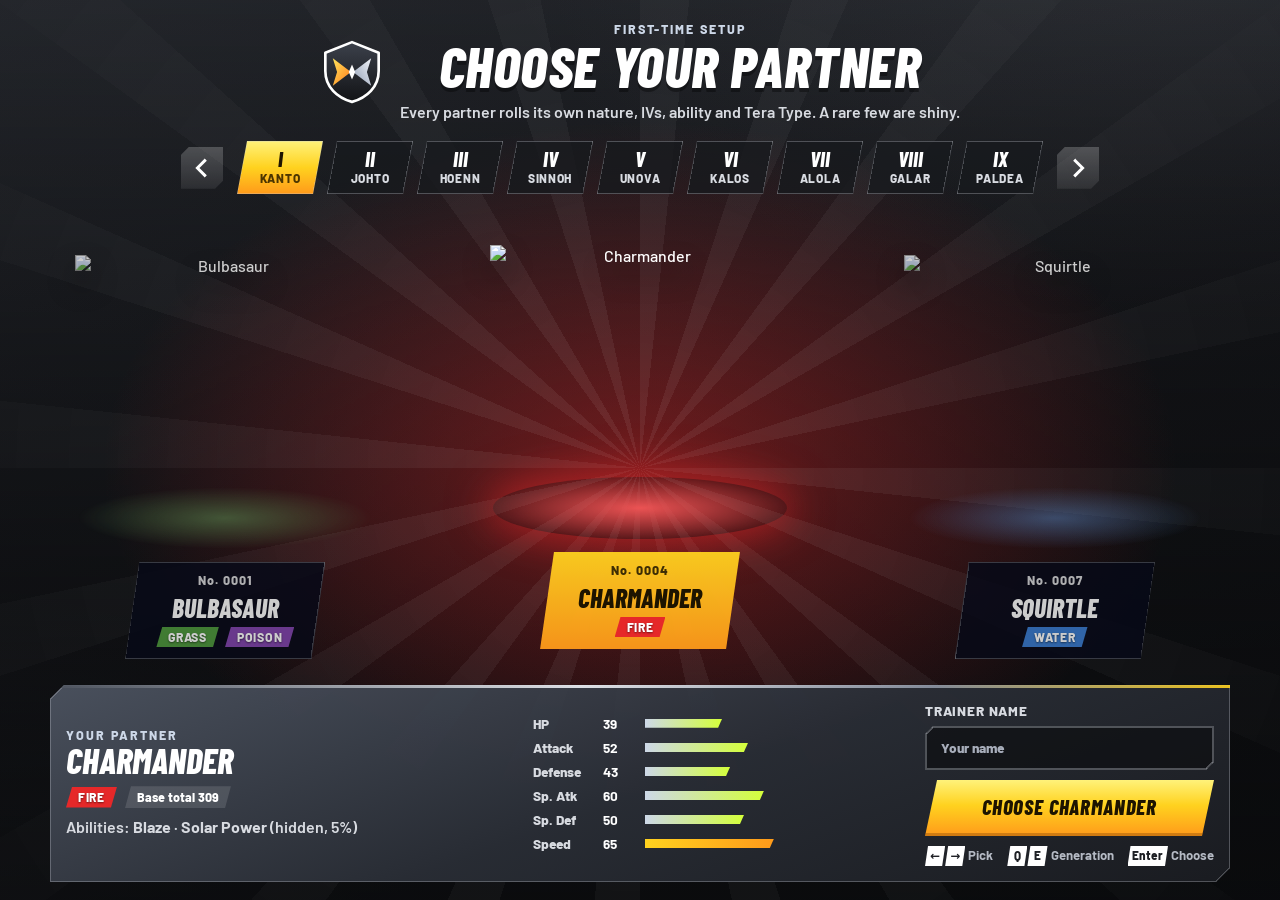
==== index.html @ e3866dee "Shiny odds 1/8192, fixed daily levels, base-form-only boxes - Base shiny odds 1/8192 (Outbreak Box 1" ====
<!doctype html>
<html lang="en">
<head>
<meta charset="utf-8">
<meta name="viewport" content="width=device-width,initial-scale=1,viewport-fit=cover">
<meta name="theme-color" content="#16171a">
<title>PokeDuel — The Daily Battle</title>
<meta name="description" content="Build your team, train your Pokémon, and take on three daily battles in PokeDuel.">
<link rel="icon" href="assets/logo.svg" type="image/svg+xml">
<link rel="preconnect" href="https://raw.githubusercontent.com">
<link rel="preconnect" href="https://fonts.googleapis.com">
<link rel="preconnect" href="https://fonts.gstatic.com" crossorigin>
<link href="https://fonts.googleapis.com/css2?family=Barlow:wght@500;600;700;800&family=Barlow+Condensed:ital,wght@1,700;1,800&display=swap" rel="stylesheet">
<link rel="stylesheet" href="styles.css">
<!-- Start downloading code and data immediately, in parallel, so there is no loading screen. -->
<link rel="modulepreload" href="app.js">
<link rel="modulepreload" href="js/engine.js">
<link rel="modulepreload" href="js/game.js">
<link rel="modulepreload" href="js/security.js">
<link rel="preload" href="data/pokedex.json" as="fetch" crossorigin>
<link rel="preload" href="data/moves.json" as="fetch" crossorigin>
<link rel="preload" href="data/learnsets.json" as="fetch" crossorigin>
<link rel="preload" href="data/abilities.json" as="fetch" crossorigin>
<link rel="preload" href="assets/manifest.json" as="fetch" crossorigin>
</head>
<body>
<header class="hud" id="hud" hidden>
  <a class="hud-logo" href="#/home" data-go="home" aria-label="PokeDuel home"><img src="assets/logo.svg" alt=""><span>PokeDuel</span></a>
  <div class="hud-wallet">
    <span class="pill" title="Trainer points"><svg class="ic" aria-hidden="true"><use href="assets/icons.svg#i-tp"/></svg><b id="hudScore">0</b>TP</span>
    <span class="pill" title="Coins"><svg class="ic" aria-hidden="true"><use href="assets/icons.svg#i-coin"/></svg><b id="coins">0</b></span>
  </div>
  <nav class="hud-nav" aria-label="Main">
    <button data-go="home" class="hud-link">Home</button>
    <button data-go="boxes" class="hud-link">Boxes</button>
    <button data-go="shop" class="hud-link">Shop</button>
    <button data-go="bag" class="hud-link">Bag</button>
    <button data-go="dex" class="hud-link">Pokédex</button>
    <button data-go="leaderboard" class="hud-link">Ranks</button>
  </nav>
  <button class="hud-trainer" data-go="profile" aria-label="Open trainer card">
    <img id="hudAvatar" alt="" width="40" height="40">
    <span><b id="hudName">Trainer</b><small id="hudRank">Rank</small></span>
  </button>
</header>

<main id="app">
  <!-- First-join starter stage -->
  <section id="screen-starter" class="screen screen-starter" data-screen="starter">
    <div class="st-head"><img src="assets/logo.svg" alt=""><div class="st-title"><div class="eyebrow">First-time setup</div><h1>Choose your partner</h1><p>Every partner rolls its own nature, IVs, ability and Tera Type. A rare few are shiny.</p></div></div>
    <div class="gen-bar">
      <button class="icon-btn" id="genPrev" aria-label="Previous generation"><svg class="ic"><use href="assets/icons.svg#i-chev-l"/></svg></button>
      <div class="gen-tabs" id="generationBar" role="tablist" aria-label="Generations"></div>
      <button class="icon-btn" id="genNext" aria-label="Next generation"><svg class="ic"><use href="assets/icons.svg#i-chev-r"/></svg></button>
    </div>
    <div class="st-stage" id="onboardStarterGrid"></div>
    <div class="st-info panel" id="chosenSummary" aria-live="polite"></div>
  </section>

  <!-- Home: one focused daily column, in the spirit of daily web puzzle games -->
  <section id="screen-home" class="screen screen-home" data-screen="home">
    <div class="daily-wrap">
      <header class="daily-head" id="dailyHead"></header>
      <section class="daily-track" id="dailyCards" aria-label="Today's three battles"></section>
      <section class="team-strip" id="teamStrip" aria-label="Your team"></section>
      <nav class="quick-grid" id="mainMenu" aria-label="More"></nav>
    </div>
  </section>

  <!-- Boxes -->
  <section id="screen-boxes" class="screen screen-boxes" data-screen="boxes">
    <div class="tabbar teal-tabs"><button class="icon-btn light" data-go="home" aria-label="Back to home"><svg class="ic"><use href="assets/icons.svg#i-close"/></svg></button><span class="tab-on">Party and Boxes</span><span class="muted" id="boxTotals"></span></div>
    <div class="boxes-layout">
      <aside class="box-party"><div class="pill-head">Current Party</div><ol id="boxParty" class="box-party-list"></ol></aside>
      <div class="box-main">
        <div class="box-nav"><button class="icon-btn light" id="boxPrev" aria-label="Previous box"><svg class="ic"><use href="assets/icons.svg#i-chev-l"/></svg></button><span id="boxName">Box 1</span><button class="icon-btn light" id="boxNext" aria-label="Next box"><svg class="ic"><use href="assets/icons.svg#i-chev-r"/></svg></button></div>
        <div class="box-grid-wrap"><div class="box-grid" id="boxGrid" role="grid" aria-label="Box contents"></div></div>
        <div class="box-tools">
          <label class="search"><input id="boxSearch" placeholder="Search name, type, mark, nature" autocomplete="off" aria-label="Search boxes"></label>
          <select id="boxSort" aria-label="Sort"><option value="recent">Newest</option><option value="dex">Dex number</option><option value="level">Level</option><option value="iv">IV total</option><option value="shiny">Shiny first</option></select>
        </div>
      </div>
      <aside class="summary" id="summaryPanel" aria-live="polite"></aside>
    </div>
  </section>

  <!-- Shop / Bag -->
  <section id="screen-shop" class="screen screen-bag" data-screen="shop">
    <div class="bag-band"><span class="band-title"><svg class="ic"><use href="assets/icons.svg#i-shop"/></svg>Shop</span><span class="band-sub">In-game coins only</span><span class="band-wallet"><svg class="ic"><use href="assets/icons.svg#i-coin"/></svg><b id="shopCoins">0</b></span></div>
    <div class="bag-layout"><nav class="bag-cats" id="shopCats" role="tablist" aria-label="Shop categories"></nav><div class="bag-main" id="shopMain"></div><aside class="bag-detail" id="shopDetail" aria-live="polite"></aside></div>
  </section>
  <section id="screen-bag" class="screen screen-bag" data-screen="bag">
    <div class="bag-band"><span class="band-title"><svg class="ic"><use href="assets/icons.svg#i-bag"/></svg>Bag</span><span class="band-sub">Held items aren't used up between battles</span><span class="band-wallet"><svg class="ic"><use href="assets/icons.svg#i-coin"/></svg><b id="bagCoins">0</b></span></div>
    <div class="bag-layout"><nav class="bag-cats" id="bagCats" role="tablist" aria-label="Bag pockets"></nav><div class="bag-main" id="bagMain"></div><aside class="bag-detail" id="bagDetail" aria-live="polite"></aside></div>
  </section>

  <section id="screen-dex" class="screen screen-dex" data-screen="dex">
    <div class="tabbar red-tabs"><button class="icon-btn light" data-go="home" aria-label="Back to home"><svg class="ic"><use href="assets/icons.svg#i-close"/></svg></button><span class="tab-on">Pokédex</span><span id="dexTotals" class="muted"></span></div>
    <div class="dex-tools">
      <input id="dexQuery" placeholder="Search by name, number or type" autocomplete="off" aria-label="Search the Pokédex">
      <select id="dexFilter" aria-label="Filter"><option value="all">All</option><option value="owned">Owned</option><option value="missing">Not owned</option><option value="shiny">Shiny owned</option></select>
      <select id="dexGen" aria-label="Generation"><option value="0">All gens</option></select>
    </div>
    <div id="dexResults" class="dex-grid"></div>
    <div class="load-more"><button class="btn ghost" id="loadMore">Show more</button></div>
  </section>

  <section id="screen-leaderboard" class="screen screen-ranks" data-screen="leaderboard">
    <div class="tabbar violet-tabs"><button class="icon-btn light" data-go="home" aria-label="Back to home"><svg class="ic"><use href="assets/icons.svg#i-close"/></svg></button><span class="tab-on">Leaderboards</span></div>
    <div class="rank-tabs" id="rankTabs" role="tablist"></div>
    <div id="rankBody" class="rank-body"></div>
  </section>

  <section id="screen-profile" class="screen screen-profile" data-screen="profile">
    <div class="tabbar violet-tabs"><button class="icon-btn light" data-go="home" aria-label="Back to home"><svg class="ic"><use href="assets/icons.svg#i-close"/></svg></button><span class="tab-on">Trainer Card</span></div>
    <div class="profile-layout">
      <div class="trainer-card" id="trainerCard"></div>
      <div class="profile-side">
        <section class="card"><div class="section-title"><h2>Account</h2></div>
          <p class="muted" id="authStatus" aria-live="polite">Not signed in. Progress stays on this device.</p>
          <p style="margin-top:6px"><b id="profileName">Guest</b></p>
          <div class="row-btns"><button id="googleSignIn" class="btn primary" type="button">Continue with Google</button><button id="googleSignOut" class="btn ghost" type="button" hidden>Sign out</button></div>
        </section>
        <section class="card"><div class="section-title"><h2>Protected save transfer</h2></div>
          <p class="muted">Exports are encrypted with a password you choose and sealed against editing. You need the same password to import.</p>
          <div class="row-btns"><button id="exportSave" class="btn primary"><svg class="ic"><use href="assets/icons.svg#i-download"/></svg>Export save file</button><button id="copySave" class="btn ghost"><svg class="ic"><use href="assets/icons.svg#i-copy"/></svg>Copy save code</button></div>
          <div class="row-btns"><label class="btn ghost file-btn"><svg class="ic"><use href="assets/icons.svg#i-upload"/></svg>Import file<input type="file" id="importFile" accept=".pokeduel,application/json,.json" hidden></label><button id="pasteSave" class="btn ghost">Paste save code</button></div>
        </section>
        <section class="card"><div class="section-title"><h2>Options</h2></div>
          <label class="setting-row"><span>Battle animations</span><input type="checkbox" id="animationsToggle"></label>
          <label class="setting-row"><span>Reduce motion and effects</span><input type="checkbox" id="effectsToggle"></label>
          <label class="setting-row"><span>Show damage previews on moves</span><input type="checkbox" id="damageToggle"></label>
          <label class="setting-row"><span>Text speed</span><select id="speedSelect"><option value="0.6">Slow</option><option value="1">Normal</option><option value="1.8">Fast</option></select></label>
          <div class="row-btns"><button id="resetSave" class="btn danger">Reset local save</button></div>
        </section>
      </div>
    </div>
  </section>

  <section id="screen-medals" class="screen screen-profile" data-screen="medals">
    <div class="tabbar violet-tabs"><button class="icon-btn light" data-go="home" aria-label="Back to home"><svg class="ic"><use href="assets/icons.svg#i-close"/></svg></button><span class="tab-on">Medals</span><span class="muted" id="medalCount"></span></div>
    <div class="medal-grid" id="medalGrid"></div>
  </section>

  <!-- Battle -->
  <section id="screen-battle" class="screen screen-battle" data-screen="battle">
    <div class="arena" id="battlefield">
      <div class="arena-top">
        <span class="battle-label" id="battleLabel">Battle</span>
        <span class="field-chips" id="fieldChips"></span>
        <span class="turn-chip" id="battleTurn">Turn 1</span>
      </div>
      <div class="foe-info status-card" id="foeCard"></div>
      <div class="foe-team" id="foeTeam" aria-label="Opponent team"></div>
      <div class="slot foe-slot" id="foeSlot"><img id="enemySprite" class="battle-sprite foe" alt=""></div>
      <div class="slot player-slot" id="playerSlot"><img id="playerSprite" class="battle-sprite mine" alt=""></div>
      <div class="player-info status-card" id="playerCard"></div>
      <div class="battle-fx" id="battleFlash" aria-hidden="true"></div>
    </div>
    <div class="battle-bottom">
      <div class="battle-log" id="battleLog" aria-live="polite"></div>
      <div class="battle-cmd" id="battleControls"></div>
    </div>
  </section>
</main>

<footer class="site-foot" id="siteFoot" hidden>
  <span>PokeDuel is an unofficial, non-commercial fan project, not affiliated with Nintendo, The Pokémon Company or Game Freak.</span>
  <span><a href="/privacy">Privacy</a> · Data: <a href="https://pokeapi.co/" target="_blank" rel="noreferrer">PokéAPI</a> · Mechanics: <a href="https://github.com/smogon/pokemon-showdown" target="_blank" rel="noreferrer">Pokémon Showdown</a></span>
</footer>

<div class="modal-backdrop hidden" id="modal"><div class="modal" role="dialog" aria-modal="true" aria-labelledby="modalTitle"><button class="icon-btn modal-close" id="modalClose" aria-label="Close"><svg class="ic"><use href="assets/icons.svg#i-close"/></svg></button><div id="modalContent"></div></div></div>
<div id="toast" role="status" aria-live="polite"></div>
<script type="module" src="app.js"></script>
</body>
</html>
---- styles.css ----
/* PokeDuel — "arcade" design system.
   Sharp chamfered panels, parallelogram buttons, layered gradients and stripe
   textures for depth, condensed italic display type. Original CSS + the SVG
   icon set in assets/icons.svg. Background art is optional (assets/manifest.json). */
:root{
  --bg-0:#0f1013; --bg-1:#1d1f24; --bg-2:#2b2f36;
  --panel:linear-gradient(160deg,rgba(76,83,96,.96) 0%,rgba(41,45,53,.97) 52%,rgba(26,28,33,.98) 100%);
  --panel-2:linear-gradient(160deg,rgba(94,103,120,.9),rgba(55,60,69,.92));
  --panel-flat:#2a2e36; --edge:rgba(196,200,209,.32); --edge-hi:rgba(219,221,226,.6);
  --text:#ffffff; --muted:#d8dbe1; --dim:#b5bac4;
  --hot:#ffd21f; --hot-2:#ff9a1a; --hot-ink:#1d1400;
  --cyan:#8b93a3; --blue:#9199a9; --violet:#a4aab7; --magenta:#ff3d8b; --red:#ff4141; --green:#2fd36b;
  --lime:#d4ff3a;
  --hp-hi:#47f05a; --hp-mid:#ffc21a; --hp-lo:#ff3b3b;
  --c:14px; --c-sm:8px;
  --shadow:0 14px 34px rgba(4,4,4,.55);
  --font:"Barlow",system-ui,-apple-system,"Segoe UI",sans-serif;
  --display:"Barlow Condensed","Barlow",system-ui,sans-serif;
  --hud-h:72px; --home-bg:none;
  --t-normal:#9fa19f; --t-fire:#e62829; --t-water:#2980ef; --t-electric:#fac000; --t-grass:#3fa129; --t-ice:#3dcef3; --t-fighting:#ff8000; --t-poison:#9141cb; --t-ground:#915121;
  --t-flying:#81b9ef; --t-psychic:#ef4179; --t-bug:#91a119; --t-rock:#afa981; --t-ghost:#704170; --t-dragon:#5060e1; --t-dark:#624d4e; --t-steel:#60a1b8; --t-fairy:#ef70ef; --t-unknown:#68a090;
  --stripes:repeating-linear-gradient(-55deg,rgba(255,255,255,.045) 0 2px,transparent 2px 13px);
}
*{box-sizing:border-box}
html{-webkit-text-size-adjust:100%;background:var(--bg-0)}
body{margin:0;min-height:100vh;min-height:100dvh;color:var(--text);font:500 16px/1.4 var(--font);overflow-x:hidden;background:
  radial-gradient(1100px 620px at 92% -8%,rgba(139,147,163,.20),transparent 62%),
  radial-gradient(900px 640px at -8% 108%,rgba(255,61,139,.20),transparent 62%),
  radial-gradient(700px 500px at 50% 50%,rgba(164,170,183,.16),transparent 70%),
  var(--home-bg) center/cover no-repeat fixed,
  linear-gradient(165deg,var(--bg-2) 0%,var(--bg-1) 50%,var(--bg-0) 100%) fixed}
body::before{content:"";position:fixed;inset:-50%;z-index:-1;pointer-events:none;background:var(--stripes);animation:drift 60s linear infinite}
@keyframes drift{to{transform:translate(260px,-180px)}}
button,input,select,textarea{font:inherit;color:inherit}
button{cursor:pointer}
button:disabled{cursor:not-allowed;opacity:.5;filter:saturate(.4)}
img{max-width:100%}
a{color:var(--hot)}
h1,h2,h3,p{margin:0}
.hidden,[hidden]{display:none!important}
.muted{color:var(--muted)}
.ic{width:1.15em;height:1.15em;flex:0 0 auto;vertical-align:-.18em;fill:currentColor}
.display{font-family:var(--display);font-style:italic;font-weight:800;text-transform:uppercase;letter-spacing:.02em}
.eyebrow{font:800 .78rem/1.2 var(--font);letter-spacing:.16em;text-transform:uppercase;color:var(--cyan)}
.tag{display:inline-flex;align-items:center;gap:6px;padding:3px 12px;background:rgba(255,255,255,.12);font:800 .78rem/1.3 var(--font);color:#ffffff;clip-path:polygon(6px 0,100% 0,calc(100% - 6px) 100%,0 100%)}
.tag.hot{background:linear-gradient(90deg,var(--hot),var(--hot-2));color:var(--hot-ink)}
.tag.cyan{background:linear-gradient(90deg,#8b93a3,#8890a1);color:#14161a}
.tag.pink{background:linear-gradient(90deg,#ff7ad9,#a67cff);color:#fff}
:focus-visible{outline:3px solid var(--lime);outline-offset:2px}

/* ---------- Angular primitives ---------- */
.cut{clip-path:polygon(var(--c) 0,100% 0,100% calc(100% - var(--c)),calc(100% - var(--c)) 100%,0 100%,0 var(--c))}
.panel,.card{position:relative;padding:16px;background:linear-gradient(to bottom right,transparent calc(50% - 0.75px),var(--edge) calc(50% - 0.75px),var(--edge) calc(50% + 0.75px),transparent calc(50% + 0.75px)) top left/var(--c) var(--c) no-repeat,linear-gradient(to bottom right,transparent calc(50% - 0.75px),var(--edge) calc(50% - 0.75px),var(--edge) calc(50% + 0.75px),transparent calc(50% + 0.75px)) bottom right/var(--c) var(--c) no-repeat,var(--panel);box-shadow:inset 0 0 0 1px var(--edge),var(--shadow);clip-path:polygon(var(--c) 0,100% 0,100% calc(100% - var(--c)),calc(100% - var(--c)) 100%,0 100%,0 var(--c))}
.panel::before,.card::before{content:"";position:absolute;inset:0 0 auto 0;height:3px;background:linear-gradient(90deg,var(--cyan),var(--violet) 55%,var(--magenta));opacity:.9}
.panel-title,.section-title h2{font-family:var(--display);font-style:italic;font-weight:800;text-transform:uppercase;letter-spacing:.03em}
.panel-title{display:flex;align-items:baseline;justify-content:space-between;gap:8px;padding:2px 4px 12px;font-size:1.45rem}
.panel-title small{font:800 .85rem var(--font);font-style:normal;color:var(--muted)}
.section-title{display:flex;align-items:center;justify-content:space-between;gap:10px;margin-bottom:12px}
.section-title h2{font-size:1.5rem}

/* ---------- Buttons ---------- */
.btn{position:relative;display:inline-flex;align-items:center;justify-content:center;gap:8px;min-height:44px;padding:9px 24px;border:0;overflow:hidden;
  font:800 1rem/1 var(--display);font-style:italic;text-transform:uppercase;letter-spacing:.04em;text-decoration:none;color:#ffffff;
  background:linear-gradient(to bottom right,transparent calc(50% - 1.5px),rgba(255,255,255,.22) calc(50% - 1.5px),rgba(255,255,255,.22) calc(50% + 1.5px),transparent calc(50% + 1.5px)) left/12px 100% no-repeat,linear-gradient(to bottom right,transparent calc(50% - 1.5px),rgba(255,255,255,.22) calc(50% - 1.5px),rgba(255,255,255,.22) calc(50% + 1.5px),transparent calc(50% + 1.5px)) right/12px 100% no-repeat,linear-gradient(180deg,rgba(255,255,255,.2),rgba(255,255,255,.06));box-shadow:inset 0 0 0 2px rgba(255,255,255,.22);
  clip-path:polygon(12px 0,100% 0,calc(100% - 12px) 100%,0 100%);transition:transform .12s,filter .12s}
.btn::after{content:"";position:absolute;inset:0;background:linear-gradient(100deg,transparent 30%,rgba(255,255,255,.45) 48%,transparent 66%);transform:translateX(-120%);transition:transform .5s}
.btn:hover:not(:disabled)::after{transform:translateX(120%)}
.btn:hover:not(:disabled){transform:translateY(-1px);filter:brightness(1.08)}
.btn:active:not(:disabled){transform:translateY(1px)}
.btn:focus-visible{outline:0;box-shadow:inset 0 0 0 3px var(--lime)}
.btn.primary{color:var(--hot-ink);background:linear-gradient(180deg,#fff27a 0%,var(--hot) 45%,var(--hot-2) 100%);box-shadow:inset 0 -3px 0 rgba(120,60,0,.35)}
.btn.primary:focus-visible{box-shadow:inset 0 0 0 3px #1d1f24}
.btn.ghost{background:linear-gradient(180deg,rgba(255,255,255,.16),rgba(255,255,255,.05))}
.btn.danger{background:linear-gradient(180deg,#ff6a5a,#d4202e)}
.btn.teal{color:#14161a;background:linear-gradient(180deg,#c0c5ce,#8b93a3 50%,#6a7487)}
.btn.big{min-height:56px;padding:14px 38px;font-size:1.3rem}
.btn.small{min-height:36px;padding:7px 16px;font-size:.88rem}
.btn.full{width:100%}
.row-btns{display:flex;flex-wrap:wrap;gap:10px;margin-top:14px}
.file-btn{cursor:pointer}
.icon-btn{display:grid;place-items:center;width:42px;height:42px;border:0;color:#ffffff;background:linear-gradient(180deg,rgba(255,255,255,.22),rgba(255,255,255,.08));clip-path:polygon(8px 0,100% 0,100% calc(100% - 8px),calc(100% - 8px) 100%,0 100%,0 8px);transition:filter .12s,transform .12s}
.icon-btn:hover:not(:disabled){filter:brightness(1.25);transform:scale(1.05)}
.icon-btn .ic{width:22px;height:22px}
.icon-btn.light{background:#ffffff;color:#1d1f24}

/* ---------- Fields ---------- */
.field{display:grid;gap:6px;font-weight:800;font-size:.85rem;color:var(--muted);text-transform:uppercase;letter-spacing:.06em}
input,select,textarea{min-height:44px;padding:9px 16px;border:0;background:linear-gradient(to bottom right,transparent calc(50% - 1.5px),rgba(196,200,209,.35) calc(50% - 1.5px),rgba(196,200,209,.35) calc(50% + 1.5px),transparent calc(50% + 1.5px)) top left/8px 8px no-repeat,linear-gradient(to bottom right,transparent calc(50% - 1.5px),rgba(196,200,209,.35) calc(50% - 1.5px),rgba(196,200,209,.35) calc(50% + 1.5px),transparent calc(50% + 1.5px)) bottom right/8px 8px no-repeat,rgba(13,14,17,.72);color:#ffffff;box-shadow:inset 0 0 0 2px rgba(196,200,209,.35);clip-path:polygon(8px 0,100% 0,100% calc(100% - 8px),calc(100% - 8px) 100%,0 100%,0 8px)}
input::placeholder,textarea::placeholder{color:#a8aebb}
input:focus,select:focus,textarea:focus{outline:0;box-shadow:inset 0 0 0 2px var(--lime);background:linear-gradient(to bottom right,transparent calc(50% - 1.5px),var(--lime) calc(50% - 1.5px),var(--lime) calc(50% + 1.5px),transparent calc(50% + 1.5px)) top left/8px 8px no-repeat,linear-gradient(to bottom right,transparent calc(50% - 1.5px),var(--lime) calc(50% - 1.5px),var(--lime) calc(50% + 1.5px),transparent calc(50% + 1.5px)) bottom right/8px 8px no-repeat,rgba(13,14,17,.72)}
select{appearance:none;-webkit-appearance:none;padding-right:48px;font-weight:700;cursor:pointer;
  background:linear-gradient(to bottom right,transparent calc(50% - 1.5px),rgba(196,200,209,.35) calc(50% - 1.5px),rgba(196,200,209,.35) calc(50% + 1.5px),transparent calc(50% + 1.5px)) top left/8px 8px no-repeat,linear-gradient(to bottom right,transparent calc(50% - 1.5px),rgba(196,200,209,.35) calc(50% - 1.5px),rgba(196,200,209,.35) calc(50% + 1.5px),transparent calc(50% + 1.5px)) bottom right/8px 8px no-repeat,url("data:image/svg+xml,%3Csvg xmlns='http://www.w3.org/2000/svg' viewBox='0 0 24 24'%3E%3Cpath d='M5 8l7 8 7-8z' fill='%23ffd21f'/%3E%3C/svg%3E") right 18px center/14px no-repeat,rgba(4,8,26,.72)}
select option{background:#1d1f24;color:#ffffff}
textarea{width:100%;min-height:120px;font:500 .82rem/1.4 ui-monospace,monospace;background:linear-gradient(to bottom right,transparent calc(50% - 1.5px),rgba(196,200,209,.35) calc(50% - 1.5px),rgba(196,200,209,.35) calc(50% + 1.5px),transparent calc(50% + 1.5px)) top left/8px 8px no-repeat,linear-gradient(to bottom right,transparent calc(50% - 1.5px),rgba(196,200,209,.35) calc(50% - 1.5px),rgba(196,200,209,.35) calc(50% + 1.5px),transparent calc(50% + 1.5px)) bottom right/8px 8px no-repeat,rgba(13,14,17,.72)}

/* ---------- Type chips / gender ---------- */
.types{display:inline-flex;gap:6px;flex-wrap:wrap;align-items:center}
.type-img{height:24px;width:auto;display:block}
.type{display:inline-flex;align-items:center;padding:3px 12px;background:var(--tc,#888);color:#fff;font:800 .76rem/1.2 var(--font);letter-spacing:.06em;text-transform:uppercase;text-shadow:0 1px 2px rgba(0,0,0,.5);clip-path:polygon(6px 0,100% 0,calc(100% - 6px) 100%,0 100%)}
.t-normal{--tc:var(--t-normal)}.t-fire{--tc:var(--t-fire)}.t-water{--tc:var(--t-water)}.t-electric{--tc:var(--t-electric)}.t-grass{--tc:var(--t-grass)}.t-ice{--tc:var(--t-ice)}.t-fighting{--tc:var(--t-fighting)}.t-poison{--tc:var(--t-poison)}.t-ground{--tc:var(--t-ground)}.t-flying{--tc:var(--t-flying)}.t-psychic{--tc:var(--t-psychic)}.t-bug{--tc:var(--t-bug)}.t-rock{--tc:var(--t-rock)}.t-ghost{--tc:var(--t-ghost)}.t-dragon{--tc:var(--t-dragon)}.t-dark{--tc:var(--t-dark)}.t-steel{--tc:var(--t-steel)}.t-fairy{--tc:var(--t-fairy)}.t-unknown{--tc:var(--t-unknown)}
.gbadge{display:inline-flex;align-items:center;flex:0 0 auto;margin-left:2px;vertical-align:middle;line-height:1}
.gbadge .ic{width:1em;height:1em;min-width:15px;min-height:15px;vertical-align:0;filter:drop-shadow(0 1px 1px rgba(0,0,0,.6))}
.gbadge.m{color:#5aa2ff}.gbadge.f{color:#ff6fa6}
.sum-head .gbadge.m,.box-party-list .sel .gbadge.m,.st-mon.selected .gbadge.m{color:#0b4fc4}.sum-head .gbadge.f,.box-party-list .sel .gbadge.f{color:#c2185b}
.sum-head .gbadge .ic,.box-party-list .sel .gbadge .ic{filter:none}
.shiny-ic{color:#ffd84a;filter:drop-shadow(0 0 4px rgba(255,216,74,.8))}

/* ---------- HP / XP ---------- */
.hp{display:flex;align-items:center;gap:6px}
.hp-label{font:800 .7rem/1 var(--display);font-style:italic;padding:2px 6px;background:var(--hot);color:var(--hot-ink);clip-path:polygon(4px 0,100% 0,calc(100% - 4px) 100%,0 100%)}
.hp-bar{position:relative;flex:1;height:10px;background:linear-gradient(to bottom right,transparent calc(50% - 1.5px),rgba(0,0,0,.6) calc(50% - 1.5px),rgba(0,0,0,.6) calc(50% + 1.5px),transparent calc(50% + 1.5px)) left/4px 100% no-repeat,linear-gradient(to bottom right,transparent calc(50% - 1.5px),rgba(0,0,0,.6) calc(50% - 1.5px),rgba(0,0,0,.6) calc(50% + 1.5px),transparent calc(50% + 1.5px)) right/4px 100% no-repeat,#0a0f24;box-shadow:inset 0 0 0 2px rgba(0,0,0,.6);overflow:hidden;clip-path:polygon(4px 0,100% 0,calc(100% - 4px) 100%,0 100%)}
.hp-bar i{position:absolute;inset:0 auto 0 0;width:100%;background:linear-gradient(180deg,#9dff8f,var(--hp-hi) 55%,#1fb43b);transition:width .6s cubic-bezier(.3,.7,.3,1)}
.hp-bar i.mid{background:linear-gradient(180deg,#ffe58a,var(--hp-mid) 55%,#d88a00)}.hp-bar i.lo{background:linear-gradient(180deg,#ff9d9d,var(--hp-lo) 55%,#b0101c)}
.hp-bar::after{content:"";position:absolute;inset:0;background:linear-gradient(to bottom right,transparent calc(50% - 1.5px),rgba(0,0,0,.6) calc(50% - 1.5px),rgba(0,0,0,.6) calc(50% + 1.5px),transparent calc(50% + 1.5px)) left/4px 100% no-repeat,linear-gradient(to bottom right,transparent calc(50% - 1.5px),rgba(0,0,0,.6) calc(50% - 1.5px),rgba(0,0,0,.6) calc(50% + 1.5px),transparent calc(50% + 1.5px)) right/4px 100% no-repeat,repeating-linear-gradient(90deg,transparent 0 9.5%,rgba(0,0,0,.35) 9.5% 10%)}
.xp-bar{height:6px;background:rgba(255,255,255,.14);overflow:hidden}
.xp-bar i{display:block;height:100%;background:linear-gradient(90deg,#9199a9,#b7bcc6);transition:width .8s}
.status-chip{display:inline-block;padding:2px 8px;font:800 .7rem/1.2 var(--font);letter-spacing:.06em;color:#fff;clip-path:polygon(4px 0,100% 0,calc(100% - 4px) 100%,0 100%)}
.st-brn{background:#e2622b}.st-par{background:#c9a400;color:#1d1400}.st-psn,.st-tox{background:#a447c4}.st-slp{background:#7d8396}.st-frz{background:#2fa8db}

/* ---------- Boot error (no splash screen) ---------- */
.boot-error{max-width:520px;margin:40px auto;display:grid;gap:8px;text-align:center;justify-items:center}
.boot-error h2{font:800 1.8rem/1 var(--display);font-style:italic;text-transform:uppercase}

/* ---------- HUD ---------- */
.hud{position:sticky;top:0;z-index:20;display:flex;align-items:center;gap:16px;height:var(--hud-h);padding:0 clamp(12px,2.4vw,32px);background:linear-gradient(180deg,rgba(18,20,24,.97),rgba(29,32,37,.92));backdrop-filter:blur(10px)}
.hud::after{content:"";position:absolute;inset:auto 0 0 0;height:3px;background:linear-gradient(90deg,var(--cyan),var(--violet),var(--magenta),var(--hot))}
.hud-logo{display:flex;align-items:center;gap:8px;text-decoration:none;color:#ffffff}
.hud-logo img{width:40px;height:40px}
.hud-logo span{font:800 1.5rem/1 var(--display);font-style:italic;text-transform:uppercase}
.hud-trainer{display:flex;flex-direction:row-reverse;align-items:center;gap:10px;padding:5px 6px 5px 22px;border:0;background:var(--panel-2);text-align:right;clip-path:polygon(12px 0,100% 0,100% 100%,0 100%)}
.hud-trainer img{width:40px;height:40px;object-fit:contain;background:rgba(0,0,0,.25);clip-path:polygon(6px 0,100% 0,100% calc(100% - 6px),calc(100% - 6px) 100%,0 100%,0 6px)}
.hud-trainer b{display:block;font:800 1.05rem/1.1 var(--display);font-style:italic;text-transform:uppercase}
.hud-trainer small{color:var(--cyan);font-size:.76rem;font-weight:800;text-transform:uppercase;letter-spacing:.08em}
.hud-nav{display:flex;flex:1;justify-content:center;gap:2px}
.hud-link{padding:10px 18px;border:0;background:transparent;color:var(--muted);font:800 1.05rem/1 var(--display);font-style:italic;text-transform:uppercase;letter-spacing:.04em;clip-path:polygon(10px 0,100% 0,calc(100% - 10px) 100%,0 100%);transition:background .12s,color .12s}
.hud-link:hover{color:#ffffff;background:rgba(255,255,255,.1)}
.hud-link.active{color:var(--hot-ink);background:linear-gradient(180deg,#fff27a,var(--hot) 50%,var(--hot-2))}
.hud-wallet{display:flex;gap:8px}
.pill{display:inline-flex;align-items:center;gap:8px;padding:8px 18px 8px 14px;background:linear-gradient(to bottom right,transparent calc(50% - 0.75px),var(--edge) calc(50% - 0.75px),var(--edge) calc(50% + 0.75px),transparent calc(50% + 0.75px)) left/8px 100% no-repeat,linear-gradient(to bottom right,transparent calc(50% - 0.75px),var(--edge) calc(50% - 0.75px),var(--edge) calc(50% + 0.75px),transparent calc(50% + 0.75px)) right/8px 100% no-repeat,rgba(0,0,0,.35);box-shadow:inset 0 0 0 1px var(--edge);font:800 1.05rem/1 var(--display);font-style:italic;white-space:nowrap;clip-path:polygon(8px 0,100% 0,calc(100% - 8px) 100%,0 100%)}
.pill .ic{width:22px;height:22px}
main{width:100%;max-width:1760px;margin:0 auto;padding:16px clamp(12px,2.4vw,32px) 18px}
.screen{display:none}
.screen.active{display:block;animation:screenIn .25s ease-out}
@keyframes screenIn{from{opacity:0}to{opacity:1}}
.site-foot{display:flex;flex-wrap:wrap;gap:4px 18px;justify-content:space-between;padding:6px clamp(12px,2.4vw,32px) 14px;color:var(--dim);font-size:.8rem}
.site-foot a{color:var(--muted)}
.fill{height:calc(100dvh - var(--hud-h) - 70px);min-height:560px}

/* ---------- Generic screen chrome ---------- */
.tabbar{position:relative;display:flex;align-items:center;gap:16px;margin-bottom:14px;padding:8px 40px 8px 8px;background:var(--bar,linear-gradient(90deg,#2e323b,#464c58));clip-path:polygon(0 0,100% 0,calc(100% - 26px) 100%,0 100%);box-shadow:var(--shadow)}
.tabbar .tab-on{font:800 1.5rem/1 var(--display);font-style:italic;text-transform:uppercase;letter-spacing:.03em}
.tabbar .muted{font-weight:700}
.teal-tabs{--bar:linear-gradient(90deg,#2c3037,#424853 60%,#5c6474)}
.red-tabs{--bar:linear-gradient(90deg,#5a0f1e,#b42234 60%,#ff4d4d)}
.violet-tabs{--bar:linear-gradient(90deg,#323740,#666f81 60%,#a4aab7)}
.loading,.empty{display:grid;place-items:center;gap:10px;min-height:150px;padding:20px;background:rgba(255,255,255,.05);color:var(--muted);text-align:center;grid-column:1/-1}
.empty b{color:#ffffff;font-size:1.1rem}
.spinner{width:36px;height:36px;border:4px solid rgba(255,255,255,.15);border-top-color:var(--lime);border-radius:50%;animation:spin .8s linear infinite}
@keyframes spin{to{transform:rotate(360deg)}}

/* ---------- Starter stage ---------- */
.screen-starter.active{position:relative;display:grid;grid-template-rows:auto auto 1fr auto;gap:14px;min-height:calc(100dvh - 34px);isolation:isolate}
.screen-starter::before{content:"";position:fixed;inset:0;z-index:-1;background:
  radial-gradient(60% 55% at 50% 52%,color-mix(in srgb,var(--tc,#9199a9) 55%,transparent),transparent 70%),
  linear-gradient(180deg,rgba(15,16,19,.2),rgba(15,16,19,.85));transition:background .5s}
.screen-starter::after{content:"";position:fixed;left:50%;top:52%;width:180vmax;height:180vmax;z-index:-1;transform:translate(-50%,-50%);background:repeating-conic-gradient(from 0deg,rgba(255,255,255,.07) 0 6deg,transparent 6deg 18deg);animation:rays 70s linear infinite;mask:radial-gradient(circle,#000000 0,transparent 55%);-webkit-mask:radial-gradient(circle,#000000 0,transparent 55%)}
@keyframes rays{to{transform:translate(-50%,-50%) rotate(360deg)}}
.st-head{display:flex;align-items:center;justify-content:center;gap:16px;padding-top:6px}
.st-head img{width:64px;height:64px}
.st-title{text-align:center}
.st-title h1{font:800 clamp(2rem,5vw,3.6rem)/1 var(--display);font-style:italic;text-transform:uppercase;letter-spacing:.01em;text-shadow:0 4px 0 rgba(0,0,0,.35)}
.st-title p{margin-top:6px;color:var(--muted);font-weight:600}
.gen-bar{display:flex;align-items:center;justify-content:center;gap:10px}
.gen-tabs{display:flex;gap:4px;overflow-x:auto;padding:4px;scrollbar-width:none}
.gen-tab{flex:0 0 auto;display:grid;justify-items:center;min-width:86px;padding:8px 14px;border:0;background:linear-gradient(to bottom right,transparent calc(50% - 0.75px),var(--edge) calc(50% - 0.75px),var(--edge) calc(50% + 0.75px),transparent calc(50% + 0.75px)) left/10px 100% no-repeat,linear-gradient(to bottom right,transparent calc(50% - 0.75px),var(--edge) calc(50% - 0.75px),var(--edge) calc(50% + 0.75px),transparent calc(50% + 0.75px)) right/10px 100% no-repeat,rgba(24,26,30,.82);box-shadow:inset 0 0 0 1px var(--edge);clip-path:polygon(10px 0,100% 0,calc(100% - 10px) 100%,0 100%);transition:background .15s}
.gen-tab b{font:800 1.3rem/1 var(--display);font-style:italic}
.gen-tab small{color:var(--muted);font-size:.74rem;font-weight:800;text-transform:uppercase;letter-spacing:.06em}
.gen-tab:hover{background:linear-gradient(to bottom right,transparent calc(50% - 0.75px),var(--edge) calc(50% - 0.75px),var(--edge) calc(50% + 0.75px),transparent calc(50% + 0.75px)) left/10px 100% no-repeat,linear-gradient(to bottom right,transparent calc(50% - 0.75px),var(--edge) calc(50% - 0.75px),var(--edge) calc(50% + 0.75px),transparent calc(50% + 0.75px)) right/10px 100% no-repeat,rgba(70,76,88,.95)}
.gen-tab.active{background:linear-gradient(to bottom right,transparent calc(50% - 0.75px),var(--edge) calc(50% - 0.75px),var(--edge) calc(50% + 0.75px),transparent calc(50% + 0.75px)) left/10px 100% no-repeat,linear-gradient(to bottom right,transparent calc(50% - 0.75px),var(--edge) calc(50% - 0.75px),var(--edge) calc(50% + 0.75px),transparent calc(50% + 0.75px)) right/10px 100% no-repeat,linear-gradient(180deg,#fff27a,var(--hot) 50%,var(--hot-2));color:var(--hot-ink)}
.gen-tab.active small{color:#4d3600}
.st-stage{display:grid;grid-template-columns:repeat(3,minmax(0,1fr));gap:clamp(8px,2vw,28px);align-items:center;max-width:1240px;width:100%;margin:0 auto;min-height:340px}
.st-mon{position:relative;display:grid;justify-items:center;gap:6px;padding:0 0 10px;border:0;background:none;transition:transform .3s,filter .3s;filter:saturate(.75) brightness(.8)}
.st-mon:hover{filter:none}
.st-mon.selected{filter:none;transform:translateY(-10px)}
.st-mon .art{position:relative;width:min(100%,38vh,380px);aspect-ratio:1;display:grid;place-items:end center}
.st-mon .art img{position:relative;z-index:1;width:88%;height:88%;object-fit:contain;filter:drop-shadow(0 14px 14px rgba(0,0,0,.45));animation:bob 3.2s ease-in-out infinite}
.st-mon:nth-child(2) .art img{animation-delay:-1s}.st-mon:nth-child(3) .art img{animation-delay:-2s}
.st-mon .art::after{content:"";position:absolute;bottom:2%;left:50%;width:86%;height:18%;transform:translateX(-50%);border-radius:50%;background:radial-gradient(closest-side,color-mix(in srgb,var(--tc) 80%,#fff),transparent);opacity:.55}
.st-mon.selected .art::after{opacity:1;box-shadow:0 0 40px 6px color-mix(in srgb,var(--tc) 60%,transparent)}
@keyframes bob{50%{transform:translateY(-8px)}}
.st-plate{display:grid;justify-items:center;gap:6px;min-width:200px;padding:10px 26px 12px;background:linear-gradient(to bottom right,transparent calc(50% - 0.75px),var(--edge) calc(50% - 0.75px),var(--edge) calc(50% + 0.75px),transparent calc(50% + 0.75px)) left/14px 100% no-repeat,linear-gradient(to bottom right,transparent calc(50% - 0.75px),var(--edge) calc(50% - 0.75px),var(--edge) calc(50% + 0.75px),transparent calc(50% + 0.75px)) right/14px 100% no-repeat,rgba(8,12,34,.86);box-shadow:inset 0 0 0 1px var(--edge);clip-path:polygon(14px 0,100% 0,calc(100% - 14px) 100%,0 100%)}
.st-mon.selected .st-plate{background:linear-gradient(180deg,rgba(255,210,31,.95),rgba(255,154,26,.95));color:var(--hot-ink);box-shadow:none}
.st-plate small{font-weight:800;font-size:.78rem;letter-spacing:.08em;opacity:.85}
.st-plate b{font:800 1.6rem/1 var(--display);font-style:italic;text-transform:uppercase}
.st-info{display:grid;grid-template-columns:minmax(0,1.2fr) minmax(0,1fr) auto;gap:22px;align-items:center;max-width:1180px;width:100%;margin:0 auto}
.st-info h2{font:800 2.2rem/1 var(--display);font-style:italic;text-transform:uppercase}
.st-info .meta{display:flex;flex-wrap:wrap;gap:8px;align-items:center;margin-top:8px}
.st-info p{color:var(--muted);margin-top:8px;font-weight:600}
.st-cta{display:grid;gap:10px;justify-items:stretch;min-width:260px}
.stat-bars{display:grid;gap:5px}
.stat-bars div{display:grid;grid-template-columns:62px 34px 1fr;gap:8px;align-items:center;font-weight:800;font-size:.85rem}
.stat-bars span{color:var(--muted)}
.stat-bars i{height:9px;background:linear-gradient(90deg,var(--cyan),var(--lime));clip-path:polygon(0 0,100% 0,calc(100% - 4px) 100%,0 100%)}
.stat-bars i.hi{background:linear-gradient(90deg,var(--hot),var(--hot-2))}
.keys-hint{display:flex;gap:14px;justify-content:center;color:var(--dim);font-size:.82rem;font-weight:700}
kbd{display:inline-grid;place-items:center;min-width:1.7em;height:1.7em;padding:0 .4em;background:#ffffff;color:#1d1f24;font:800 .74rem/1 var(--font);clip-path:polygon(3px 0,100% 0,calc(100% - 3px) 100%,0 100%)}

/* ---------- Home ---------- */
.screen-home.active{display:block}
.daily-wrap{width:min(100%,880px);margin:0 auto;display:grid;gap:16px;padding-bottom:10px}
.daily-head{display:grid;justify-items:center;gap:10px;text-align:center}
.dh-bar{display:flex;align-items:center;gap:12px;width:100%;padding-bottom:10px;border-bottom:1px solid var(--edge)}
.dh-no{padding:5px 14px;background:linear-gradient(90deg,var(--cyan),var(--blue));color:#14161a;font:800 1rem/1 var(--display);font-style:italic;text-transform:uppercase;clip-path:polygon(8px 0,100% 0,calc(100% - 8px) 100%,0 100%)}
.dh-date{font-weight:800;color:var(--muted)}
.dh-icons{margin-left:auto;display:flex;gap:6px}
.dh-icons .icon-btn b{font:800 1.3rem/1 var(--display)}
.daily-head h1{font:800 clamp(2.4rem,6vw,3.8rem)/1 var(--display);font-style:italic;text-transform:uppercase;letter-spacing:.01em;text-shadow:0 4px 0 rgba(0,0,0,.35)}
.daily-head p{color:var(--muted);font-weight:600;font-size:1.05rem}
.dh-progress{display:flex;align-items:center;gap:18px}
.ptiles{display:flex;gap:8px}
.ptile{display:grid;place-items:center;width:58px;height:58px;font:800 1.5rem/1 var(--display);font-style:italic;background:linear-gradient(to bottom right,transparent calc(50% - 1.5px),var(--edge-hi) calc(50% - 1.5px),var(--edge-hi) calc(50% + 1.5px),transparent calc(50% + 1.5px)) top left/8px 8px no-repeat,linear-gradient(to bottom right,transparent calc(50% - 1.5px),var(--edge-hi) calc(50% - 1.5px),var(--edge-hi) calc(50% + 1.5px),transparent calc(50% + 1.5px)) bottom right/8px 8px no-repeat,rgba(24,26,30,.85);box-shadow:inset 0 0 0 2px var(--edge-hi);clip-path:polygon(8px 0,100% 0,100% calc(100% - 8px),calc(100% - 8px) 100%,0 100%,0 8px)}
.ptile .ic{width:28px;height:28px}
.ptile.win{background:linear-gradient(180deg,#4cf08a,#14a24e);box-shadow:none}
.ptile.loss{background:linear-gradient(180deg,#ff6a6a,#b4182a);box-shadow:none}
.dh-score{display:grid;justify-items:center;line-height:1}
.dh-score small{color:var(--muted);font-weight:800;font-size:.75rem;text-transform:uppercase;letter-spacing:.1em}
.dh-score b{font:800 2.2rem/1 var(--display);font-style:italic;color:var(--hot)}
.dh-chips{display:flex;flex-wrap:wrap;justify-content:center;gap:8px}
.chip b{font-variant-numeric:tabular-nums}
.daily-track{display:grid;gap:10px}
.drow{position:relative;display:grid;grid-template-columns:84px minmax(0,1fr) auto auto;gap:16px;align-items:center;padding:14px 18px 14px 0;overflow:hidden;isolation:isolate;background:var(--g);box-shadow:var(--shadow);clip-path:polygon(0 0,100% 0,100% calc(100% - 16px),calc(100% - 16px) 100%,0 100%);transition:transform .15s}
.drow::before{content:"";position:absolute;inset:0;z-index:-1;background:var(--stripes),linear-gradient(90deg,rgba(0,0,0,.15),transparent 60%)}
.drow:hover{transform:translateX(4px)}
.drow.easy{--g:linear-gradient(100deg,#525968,#3a3f49 55%,#282c34)}
.drow.medium{--g:linear-gradient(100deg,#f59a1f,#b9531c 55%,#4a1b38)}
.drow.hard{--g:linear-gradient(100deg,#f2386a,#4d5461 55%,#30353e)}
.drow.done.loss{filter:saturate(.45) brightness(.85)}
.dnum{display:grid;place-items:center;align-self:stretch;margin:-14px 0;background:rgba(0,0,0,.28);font:800 2.6rem/1 var(--display);font-style:italic;clip-path:polygon(0 0,100% 0,82% 100%,0 100%)}
.dtier{font:800 .78rem/1 var(--font);letter-spacing:.18em;text-transform:uppercase;color:rgba(255,255,255,.85)}
.drow h3{font:800 1.9rem/1.05 var(--display);font-style:italic;text-transform:uppercase;text-shadow:0 2px 0 rgba(0,0,0,.25)}
.dmeta{display:block;font-weight:700;font-size:.92rem;color:rgba(255,255,255,.92)}
.dteam{display:flex;gap:0}
.dteam img{width:62px;height:62px;object-fit:contain;filter:brightness(0) opacity(.55);margin-left:-8px}
.dteam.shown img{filter:drop-shadow(0 4px 4px rgba(0,0,0,.4))}
.dact{display:flex;align-items:center;gap:8px;min-width:150px;justify-content:flex-end}
.res{display:grid;justify-items:end;line-height:1}
.res b{font:800 2rem/1 var(--display);font-style:italic}
.res small{font-weight:800;font-size:.78rem;text-transform:uppercase;letter-spacing:.08em;color:rgba(255,255,255,.9)}
.team-strip{padding:14px 16px;background:linear-gradient(to bottom right,transparent calc(50% - 0.75px),var(--edge) calc(50% - 0.75px),var(--edge) calc(50% + 0.75px),transparent calc(50% + 0.75px)) top left/14px 14px no-repeat,linear-gradient(to bottom right,transparent calc(50% - 0.75px),var(--edge) calc(50% - 0.75px),var(--edge) calc(50% + 0.75px),transparent calc(50% + 0.75px)) bottom right/14px 14px no-repeat,var(--panel);box-shadow:inset 0 0 0 1px var(--edge),var(--shadow);clip-path:polygon(14px 0,100% 0,100% calc(100% - 14px),calc(100% - 14px) 100%,0 100%,0 14px)}
.ts-head{display:flex;align-items:center;gap:10px;margin-bottom:10px}
.ts-head b{font:800 1.3rem/1 var(--display);font-style:italic;text-transform:uppercase}
.ts-head small{color:var(--muted);font-weight:700}
.ts-head .btn{margin-left:auto}
.ts-slots{display:grid;grid-template-columns:repeat(6,minmax(0,1fr));gap:8px}
.ts-slot{position:relative;display:grid;justify-items:center;gap:2px;padding:8px 4px;border:0;background:linear-gradient(to bottom right,transparent calc(50% - 0.75px),var(--edge) calc(50% - 0.75px),var(--edge) calc(50% + 0.75px),transparent calc(50% + 0.75px)) top left/8px 8px no-repeat,linear-gradient(to bottom right,transparent calc(50% - 0.75px),var(--edge) calc(50% - 0.75px),var(--edge) calc(50% + 0.75px),transparent calc(50% + 0.75px)) bottom right/8px 8px no-repeat,rgba(255,255,255,.07);box-shadow:inset 0 0 0 1px var(--edge);font-weight:800;font-size:.82rem;clip-path:polygon(8px 0,100% 0,100% calc(100% - 8px),calc(100% - 8px) 100%,0 100%,0 8px)}
.ts-slot:hover{background:linear-gradient(to bottom right,transparent calc(50% - 0.75px),var(--edge) calc(50% - 0.75px),var(--edge) calc(50% + 0.75px),transparent calc(50% + 0.75px)) top left/8px 8px no-repeat,linear-gradient(to bottom right,transparent calc(50% - 0.75px),var(--edge) calc(50% - 0.75px),var(--edge) calc(50% + 0.75px),transparent calc(50% + 0.75px)) bottom right/8px 8px no-repeat,rgba(255,255,255,.14)}
.ts-slot img{width:72px;height:72px;object-fit:contain;filter:drop-shadow(0 4px 4px rgba(0,0,0,.4))}
.ts-slot span{max-width:100%;overflow:hidden;text-overflow:ellipsis;white-space:nowrap;padding:0 4px}
.ts-slot.lead{background:linear-gradient(to bottom right,transparent calc(50% - 1.5px),var(--hot) calc(50% - 1.5px),var(--hot) calc(50% + 1.5px),transparent calc(50% + 1.5px)) top left/8px 8px no-repeat,linear-gradient(to bottom right,transparent calc(50% - 1.5px),var(--hot) calc(50% - 1.5px),var(--hot) calc(50% + 1.5px),transparent calc(50% + 1.5px)) bottom right/8px 8px no-repeat,linear-gradient(180deg,rgba(255,210,31,.35),rgba(255,255,255,.05));box-shadow:inset 0 0 0 2px var(--hot)}
.ts-slot .shiny-ic{position:absolute;top:6px;right:6px}
.ts-slot.vacant{place-items:center;min-height:86px;color:var(--dim);box-shadow:inset 0 0 0 2px rgba(255,255,255,.18);background:linear-gradient(to bottom right,transparent calc(50% - 1.5px),rgba(255,255,255,.18) calc(50% - 1.5px),rgba(255,255,255,.18) calc(50% + 1.5px),transparent calc(50% + 1.5px)) top left/8px 8px no-repeat,linear-gradient(to bottom right,transparent calc(50% - 1.5px),rgba(255,255,255,.18) calc(50% - 1.5px),rgba(255,255,255,.18) calc(50% + 1.5px),transparent calc(50% + 1.5px)) bottom right/8px 8px no-repeat,rgba(255,255,255,.07)}
.ts-slot.vacant .ic{width:24px;height:24px}
.quick-grid{display:grid;grid-template-columns:repeat(7,minmax(0,1fr));gap:8px}
.qtile{position:relative;display:grid;justify-items:center;gap:6px;padding:14px 4px 12px;border:0;background:linear-gradient(170deg,rgba(103,112,131,.7),rgba(38,41,48,.92));font:800 .98rem/1 var(--display);font-style:italic;text-transform:uppercase;clip-path:polygon(10px 0,100% 0,100% calc(100% - 10px),calc(100% - 10px) 100%,0 100%,0 10px);transition:transform .12s,background .12s}
.qtile .ic{width:28px;height:28px;color:var(--cyan)}
.qtile:hover,.qtile:focus-visible{outline:0;transform:translateY(-2px);background:linear-gradient(180deg,#fff27a,var(--hot) 50%,var(--hot-2));color:var(--hot-ink)}
.qtile:hover .ic,.qtile:focus-visible .ic{color:var(--hot-ink)}
.qtile .badge{position:absolute;top:6px;right:8px;padding:2px 6px;background:var(--magenta);color:#fff;font:800 .7rem/1.2 var(--font);font-style:normal}
.howto{list-style:none;margin:0;padding:0;display:grid;gap:10px}
.howto li{display:grid;grid-template-columns:32px 1fr;gap:12px;align-items:start;padding:12px 14px;background:rgba(255,255,255,.07);line-height:1.45}
.howto .ic{width:28px;height:28px;color:var(--cyan)}
.home-center{display:grid;grid-template-rows:auto 1fr;gap:14px;min-width:0}
.chip{display:inline-flex;align-items:center;gap:8px;padding:8px 18px 8px 14px;border:0;background:linear-gradient(to bottom right,transparent calc(50% - 0.75px),var(--edge) calc(50% - 0.75px),var(--edge) calc(50% + 0.75px),transparent calc(50% + 0.75px)) left/8px 100% no-repeat,linear-gradient(to bottom right,transparent calc(50% - 0.75px),var(--edge) calc(50% - 0.75px),var(--edge) calc(50% + 0.75px),transparent calc(50% + 0.75px)) right/8px 100% no-repeat,rgba(24,26,30,.85);box-shadow:inset 0 0 0 1px var(--edge);font-weight:800;font-size:.92rem;clip-path:polygon(8px 0,100% 0,calc(100% - 8px) 100%,0 100%)}
.chip .ic{width:20px;height:20px;color:var(--hot)}
button.chip:hover{filter:brightness(1.25)}
.chip.alert{background:linear-gradient(to bottom right,transparent calc(50% - 0.75px),var(--edge) calc(50% - 0.75px),var(--edge) calc(50% + 0.75px),transparent calc(50% + 0.75px)) left/8px 100% no-repeat,linear-gradient(to bottom right,transparent calc(50% - 0.75px),var(--edge) calc(50% - 0.75px),var(--edge) calc(50% + 0.75px),transparent calc(50% + 0.75px)) right/8px 100% no-repeat,linear-gradient(90deg,var(--hot),var(--hot-2));color:var(--hot-ink)}
.chip.alert .ic{color:var(--hot-ink)}

/* ---------- Boxes ---------- */
.screen-boxes.active{display:grid;grid-template-rows:auto 1fr;height:calc(100dvh - var(--hud-h) - 70px);min-height:600px;padding:14px;background:radial-gradient(120% 90% at 100% 100%,rgba(255,255,255,.28),transparent 50%),var(--stripes),linear-gradient(155deg,#858ea0 0%,#697285 50%,#60697b 100%);box-shadow:var(--shadow);clip-path:polygon(22px 0,100% 0,100% calc(100% - 22px),calc(100% - 22px) 100%,0 100%,0 22px)}
.boxes-layout{display:grid;grid-template-columns:minmax(200px,250px) minmax(0,1fr) minmax(320px,400px);gap:16px;min-height:0}
.pill-head{padding:9px 14px;margin-bottom:10px;background:rgba(29,31,36,.65);font:800 1.1rem/1 var(--display);font-style:italic;text-transform:uppercase;text-align:center;clip-path:polygon(10px 0,100% 0,calc(100% - 10px) 100%,0 100%)}
.box-party{display:flex;flex-direction:column;min-height:0}
.box-party-list{list-style:none;margin:0;padding:0;display:grid;grid-auto-rows:minmax(58px,1fr);gap:8px;flex:1}
.box-party-list button{position:relative;display:grid;grid-template-columns:1fr 56px;align-items:center;width:100%;height:100%;padding:6px 8px 6px 12px;border:0;background:rgba(29,31,36,.6);text-align:left;clip-path:polygon(0 0,100% 0,100% calc(100% - 10px),calc(100% - 10px) 100%,0 100%)}
.box-party-list button:hover{background:rgba(29,31,36,.8)}
.box-party-list button.sel{background:linear-gradient(180deg,#fff27a,var(--hot));color:var(--hot-ink)}
.box-party-list .lvpill{display:inline-block;padding:2px 8px;background:#191b20;color:#ffffff;font-size:.74rem;font-weight:800;clip-path:polygon(4px 0,100% 0,calc(100% - 4px) 100%,0 100%)}
.box-party-list .row1{display:flex;align-items:center;gap:6px}
.box-party-list b{display:block;margin-top:4px;font:800 1.05rem/1.1 var(--display);font-style:italic;text-transform:uppercase;white-space:nowrap;overflow:hidden;text-overflow:ellipsis}
.box-party-list img{width:56px;height:50px;object-fit:contain}
.box-party-list .empty-slot{height:100%;border:2px dashed rgba(255,255,255,.5);display:grid;place-items:center;font-weight:800;color:#ffffff;text-transform:uppercase;font-size:.8rem;letter-spacing:.08em}
.box-main{display:flex;flex-direction:column;gap:10px;min-height:0}
.box-nav{display:grid;grid-template-columns:auto 1fr auto;gap:10px;align-items:center}
.box-nav span{padding:10px;background:rgba(29,31,36,.65);text-align:center;font:800 1.25rem/1 var(--display);font-style:italic;text-transform:uppercase;clip-path:polygon(10px 0,100% 0,calc(100% - 10px) 100%,0 100%)}
.box-grid-wrap{flex:1;min-height:0;container-type:size;display:grid;place-items:center}
.box-grid{display:grid;grid-template-columns:repeat(6,1fr);grid-template-rows:repeat(5,1fr);gap:6px;width:min(100cqw,120cqh);aspect-ratio:6/5}
.cell{position:relative;border:0;background:linear-gradient(to bottom right,transparent calc(50% - 1.5px),rgba(255,255,255,.28) calc(50% - 1.5px),rgba(255,255,255,.28) calc(50% + 1.5px),transparent calc(50% + 1.5px)) top left/6px 6px no-repeat,linear-gradient(to bottom right,transparent calc(50% - 1.5px),rgba(255,255,255,.28) calc(50% - 1.5px),rgba(255,255,255,.28) calc(50% + 1.5px),transparent calc(50% + 1.5px)) bottom right/6px 6px no-repeat,rgba(37,41,48,.5);box-shadow:inset 0 0 0 2px rgba(255,255,255,.28);display:grid;place-items:center;padding:0;clip-path:polygon(6px 0,100% 0,100% calc(100% - 6px),calc(100% - 6px) 100%,0 100%,0 6px)}
button.cell:hover{background:rgba(37,41,48,.75)}
.cell img{width:90%;height:90%;object-fit:contain}
.cell.sel{background:linear-gradient(to bottom right,transparent calc(50% - 2.25px),#ffffff calc(50% - 2.25px),#ffffff calc(50% + 2.25px),transparent calc(50% + 2.25px)) top left/6px 6px no-repeat,linear-gradient(to bottom right,transparent calc(50% - 2.25px),#ffffff calc(50% - 2.25px),#ffffff calc(50% + 2.25px),transparent calc(50% + 2.25px)) bottom right/6px 6px no-repeat,linear-gradient(180deg,#fff27a,var(--hot));box-shadow:inset 0 0 0 3px #ffffff}
.cell.in-party::before{content:"";position:absolute;left:5px;top:5px;width:9px;height:9px;background:var(--hot);transform:rotate(45deg);box-shadow:0 0 0 2px rgba(0,0,0,.4)}
.cell .cs{position:absolute;right:4px;top:3px;width:16px;height:16px}
.cell .cm{position:absolute;right:5px;bottom:5px;width:14px;height:14px;color:#ff7ad9}
.box-tools{display:flex;gap:10px}
.box-tools .search{flex:1;display:flex}
.box-tools input{width:100%;background:rgba(29,31,36,.7)}
.box-tools select{background-color:rgba(29,31,36,.7)}
.summary{display:flex;flex-direction:column;min-height:0;background:linear-gradient(180deg,rgba(30,33,38,.94),rgba(24,26,30,.96));box-shadow:var(--shadow);clip-path:polygon(0 0,100% 0,100% calc(100% - 18px),calc(100% - 18px) 100%,0 100%)}
.sum-head{display:flex;align-items:center;gap:10px;padding:12px 16px;background:linear-gradient(180deg,#fff27a,var(--hot) 60%,var(--hot-2));color:var(--hot-ink);font:800 1.5rem/1 var(--display);font-style:italic;text-transform:uppercase}
.sum-head .ball{width:24px;height:24px;flex:0 0 24px;border-radius:50%;background:linear-gradient(#e8423b 0 45%,#1a1a1a 45% 55%,#f4f4f4 55%);box-shadow:0 0 0 2px #1a1a1a}
.sum-head .lvl{margin-left:auto;padding:4px 12px;background:#1d1f24;color:#ffffff;font-size:1rem;clip-path:polygon(6px 0,100% 0,calc(100% - 6px) 100%,0 100%)}
.sum-scroll{flex:1;min-height:0;overflow:auto;scrollbar-width:thin}
.sum-body{padding:12px 16px;display:grid;gap:12px}
.sum-art{position:relative;display:grid;place-items:center;min-height:150px;background:radial-gradient(closest-side,rgba(139,147,163,.25),transparent)}
.sum-art img{width:170px;height:170px;object-fit:contain;filter:drop-shadow(0 10px 12px rgba(0,0,0,.45))}
.sum-art .mark-banner{position:absolute;left:0;bottom:4px;display:flex;align-items:center;gap:6px;padding:4px 14px;background:linear-gradient(90deg,#ff7ad9,#a67cff);font-weight:800;font-size:.82rem;clip-path:polygon(0 0,100% 0,calc(100% - 8px) 100%,0 100%)}
.sum-tabs{display:grid;grid-template-columns:repeat(4,1fr);gap:4px}
.sum-tabs button{padding:8px 4px;border:0;background:rgba(255,255,255,.08);font:800 1rem/1 var(--display);font-style:italic;text-transform:uppercase;color:#ffffff;clip-path:polygon(6px 0,100% 0,calc(100% - 6px) 100%,0 100%)}
.sum-tabs button.on{background:#ffffff;color:#2c3037}
.kv{display:grid;grid-template-columns:118px 1fr;gap:8px 12px;font-size:.95rem;margin:0}
.kv dt{color:var(--hot);font-weight:800}
.kv dd{margin:0;font-weight:700}
.kv small{color:var(--muted)}
.radar{display:block;width:100%;max-width:320px;margin:0 auto}
.radar text{fill:#ffffff;font:700 12px var(--font)}
.radar .lbl{fill:var(--hot);font-weight:800}
.stat-table{width:100%;border-collapse:collapse;font-size:.92rem}
.stat-table th,.stat-table td{padding:5px 6px;text-align:right}
.stat-table th{color:var(--muted);font-size:.78rem;text-transform:uppercase;letter-spacing:.08em}
.stat-table th:first-child,.stat-table td:first-child{text-align:left;color:var(--hot);font-weight:800}
.stat-table tr+tr{border-top:1px solid rgba(255,255,255,.12)}
.stat-table .plus{color:#ff9e9e}.stat-table .minus{color:#9ed2ff}
.ev-bar{display:inline-block;width:64px;height:7px;background:rgba(255,255,255,.15);vertical-align:middle;overflow:hidden}
.ev-bar i{display:block;height:100%;background:var(--lime)}
.move-list{display:grid;gap:6px}
.move-row{display:grid;grid-template-columns:auto 1fr auto;gap:10px;align-items:center;padding:8px 12px;background:rgba(255,255,255,.07);font-weight:700;font-size:.92rem;clip-path:polygon(0 0,100% 0,calc(100% - 8px) 100%,0 100%)}
.move-row small{color:var(--muted)}
.sum-actions{display:flex;flex-wrap:wrap;gap:6px;padding:12px 16px 18px;border-top:1px solid rgba(255,255,255,.12)}
.mark-list{display:grid;gap:6px}
.mark-row{display:flex;align-items:center;gap:10px;padding:8px 12px;background:rgba(255,255,255,.07);font-weight:700}
.mark-row .ic{color:#ff7ad9;width:22px;height:22px}

/* ---------- Shop / Bag ---------- */
.screen-bag.active{display:grid;grid-template-rows:auto 1fr;height:calc(100dvh - var(--hud-h) - 70px);min-height:600px;gap:0;background:linear-gradient(180deg,rgba(29,32,37,.96),rgba(18,20,24,.98));box-shadow:var(--shadow);clip-path:polygon(22px 0,100% 0,100% calc(100% - 22px),calc(100% - 22px) 100%,0 100%,0 22px)}
.bag-band{position:relative;display:flex;align-items:center;gap:16px;padding:14px 26px;overflow:hidden;background:linear-gradient(100deg,#ff4d1f,#ff8a1a 45%,#ffbf2b);color:#2a0d00}
.bag-band::before{content:"";position:absolute;inset:0;background:repeating-linear-gradient(-55deg,rgba(255,255,255,.14) 0 14px,transparent 14px 34px);animation:slide 12s linear infinite}
@keyframes slide{to{background-position:200px 0}}
.bag-band>*{position:relative}
.band-title{display:flex;align-items:center;gap:12px;font:800 2.2rem/1 var(--display);font-style:italic;text-transform:uppercase}
.band-title .ic{width:34px;height:34px}
.band-sub{font-weight:800;font-size:.95rem;opacity:.85}
.band-wallet{margin-left:auto;display:flex;align-items:center;gap:8px;padding:8px 20px 8px 14px;background:rgba(20,8,0,.78);color:#ffffff;font:800 1.4rem/1 var(--display);font-style:italic;clip-path:polygon(10px 0,100% 0,calc(100% - 10px) 100%,0 100%)}
.band-wallet .ic{width:26px;height:26px}
.bag-layout{display:grid;grid-template-columns:200px minmax(0,1fr) minmax(300px,380px);min-height:0}
.bag-cats{display:flex;flex-direction:column;gap:4px;padding:16px 0 16px 14px;overflow:auto;background:rgba(0,0,0,.25)}
.bag-cat{position:relative;display:flex;align-items:center;gap:10px;padding:12px 14px;border:0;background:transparent;color:var(--muted);font:800 1.05rem/1.1 var(--display);font-style:italic;text-transform:uppercase;text-align:left;clip-path:polygon(0 0,100% 0,calc(100% - 10px) 100%,0 100%)}
.bag-cat .ic{width:22px;height:22px}
.bag-cat:hover{color:#ffffff;background:rgba(255,255,255,.08)}
.bag-cat.on{color:var(--hot-ink);background:linear-gradient(90deg,var(--hot),var(--hot-2))}
.bag-cat .n{margin-left:auto;font:800 .8rem var(--font);font-style:normal;opacity:.8}
.bag-main{display:flex;flex-direction:column;min-height:0;padding:16px;gap:14px;overflow:auto;scrollbar-width:thin}
.feature-row{display:grid;grid-template-columns:repeat(auto-fit,minmax(260px,1fr));gap:12px}
.feature{position:relative;display:grid;grid-template-columns:96px 1fr;gap:12px;align-items:center;padding:12px 16px;border:0;text-align:left;overflow:hidden;isolation:isolate;background:var(--fg,linear-gradient(120deg,#717b90,#3c414c));clip-path:polygon(14px 0,100% 0,100% calc(100% - 14px),calc(100% - 14px) 100%,0 100%,0 14px)}
.feature::before{content:"";position:absolute;inset:0;z-index:-1;background:var(--stripes)}
.feature.deal{--fg:linear-gradient(120deg,#e0215b,#484f5c)}
.feature img{width:96px;height:96px;object-fit:contain;filter:drop-shadow(0 6px 8px rgba(0,0,0,.4))}
.feature img.px{image-rendering:pixelated;width:72px;height:72px;justify-self:center}
.feature .k{font:800 .78rem/1 var(--font);letter-spacing:.16em;text-transform:uppercase;color:#ffe07a}
.feature b{display:block;font:800 1.5rem/1.05 var(--display);font-style:italic;text-transform:uppercase;margin:4px 0}
.feature small{font-weight:700;color:#f3f4f5}
.feature:hover{filter:brightness(1.1)}
.feature.on{box-shadow:inset 0 0 0 3px var(--hot);background:linear-gradient(to bottom right,transparent calc(50% - 2.25px),var(--hot) calc(50% - 2.25px),var(--hot) calc(50% + 2.25px),transparent calc(50% + 2.25px)) top left/14px 14px no-repeat,linear-gradient(to bottom right,transparent calc(50% - 2.25px),var(--hot) calc(50% - 2.25px),var(--hot) calc(50% + 2.25px),transparent calc(50% + 2.25px)) bottom right/14px 14px no-repeat,var(--fg,linear-gradient(120deg,#717b90,#3c414c))}
.item-grid{list-style:none;margin:0;padding:0;display:grid;grid-template-columns:repeat(auto-fill,minmax(150px,1fr));gap:10px}
.item-card{position:relative;display:grid;justify-items:center;align-content:start;gap:6px;width:100%;height:100%;padding:14px 10px 12px;border:0;text-align:center;background:linear-gradient(to bottom right,transparent calc(50% - 0.75px),var(--edge) calc(50% - 0.75px),var(--edge) calc(50% + 0.75px),transparent calc(50% + 0.75px)) top left/10px 10px no-repeat,linear-gradient(to bottom right,transparent calc(50% - 0.75px),var(--edge) calc(50% - 0.75px),var(--edge) calc(50% + 0.75px),transparent calc(50% + 0.75px)) bottom right/10px 10px no-repeat,linear-gradient(170deg,rgba(103,112,131,.55),rgba(38,41,48,.9));box-shadow:inset 0 0 0 1px var(--edge);clip-path:polygon(10px 0,100% 0,100% calc(100% - 10px),calc(100% - 10px) 100%,0 100%,0 10px);transition:transform .12s,background .12s}
.item-card:hover{transform:translateY(-2px);background:linear-gradient(to bottom right,transparent calc(50% - 0.75px),var(--edge) calc(50% - 0.75px),var(--edge) calc(50% + 0.75px),transparent calc(50% + 0.75px)) top left/10px 10px no-repeat,linear-gradient(to bottom right,transparent calc(50% - 0.75px),var(--edge) calc(50% - 0.75px),var(--edge) calc(50% + 0.75px),transparent calc(50% + 0.75px)) bottom right/10px 10px no-repeat,linear-gradient(170deg,rgba(128,137,156,.7),rgba(47,51,59,.95))}
.item-card .tile{display:grid;place-items:center;width:72px;height:72px;background:radial-gradient(circle,rgba(255,255,255,.22),rgba(255,255,255,.03) 70%);clip-path:polygon(50% 0,100% 25%,100% 75%,50% 100%,0 75%,0 25%)}
.item-card .tile img{width:52px;height:52px;object-fit:contain;image-rendering:pixelated}
.item-card .tile img.art{image-rendering:auto;width:68px;height:68px}
.item-card b{font-weight:800;font-size:.95rem;line-height:1.15}
.item-card .price{display:inline-flex;align-items:center;gap:5px;padding:3px 12px;background:rgba(0,0,0,.4);font:800 1rem/1.2 var(--display);font-style:italic;clip-path:polygon(5px 0,100% 0,calc(100% - 5px) 100%,0 100%)}
.item-card .price .ic{width:16px;height:16px}
.item-card .price s{opacity:.65;font-size:.85em}
.item-card .own{position:absolute;top:8px;right:8px;padding:2px 7px;background:var(--cyan);color:#14161a;font:800 .74rem/1.2 var(--font);clip-path:polygon(3px 0,100% 0,calc(100% - 3px) 100%,0 100%)}
.item-card .sale{position:absolute;top:8px;left:8px;padding:2px 7px;background:var(--magenta);color:#fff;font:800 .74rem/1.2 var(--font)}
.item-card.on{background:linear-gradient(to bottom right,transparent calc(50% - 2.25px),var(--hot) calc(50% - 2.25px),var(--hot) calc(50% + 2.25px),transparent calc(50% + 2.25px)) top left/10px 10px no-repeat,linear-gradient(to bottom right,transparent calc(50% - 2.25px),var(--hot) calc(50% - 2.25px),var(--hot) calc(50% + 2.25px),transparent calc(50% + 2.25px)) bottom right/10px 10px no-repeat,linear-gradient(170deg,rgba(255,210,31,.45),rgba(40,30,10,.9));box-shadow:inset 0 0 0 3px var(--hot)}
.item-card.box-card{padding-top:10px;background:linear-gradient(to bottom right,transparent calc(50% - 0.75px),var(--edge) calc(50% - 0.75px),var(--edge) calc(50% + 0.75px),transparent calc(50% + 0.75px)) top left/10px 10px no-repeat,linear-gradient(to bottom right,transparent calc(50% - 0.75px),var(--edge) calc(50% - 0.75px),var(--edge) calc(50% + 0.75px),transparent calc(50% + 0.75px)) bottom right/10px 10px no-repeat,linear-gradient(170deg,rgba(103,112,131,.55),rgba(38,41,48,.9))}
.item-card.box-card .tile{width:96px;height:96px;clip-path:none;border-radius:50%}
.item-card.box-card .tile img{width:92px;height:92px;image-rendering:auto}
.box-card.tier-starter{--bg:linear-gradient(170deg,#2bd17e,#262a31)}.box-card.tier-basic{--bg:linear-gradient(170deg,#9ba2b1,#32363f)}.box-card.tier-rare{--bg:linear-gradient(170deg,#acb2be,#373c47)}.box-card.tier-master{--bg:linear-gradient(170deg,#ffcf3a,#7a3b00)}.box-card.tier-region{--bg:linear-gradient(170deg,#6c7689,#30343c)}.box-card.tier-outbreak{--bg:linear-gradient(170deg,#ff5fa2,#30343d)}
.box-card{background:var(--bg)}
.box-card:hover{background:var(--bg);filter:brightness(1.12)}
.bag-detail{display:flex;flex-direction:column;gap:12px;padding:18px 20px;min-height:0;overflow:auto;background:linear-gradient(180deg,rgba(70,76,88,.6),rgba(22,24,28,.9));box-shadow:inset 1px 0 0 var(--edge)}
.bag-detail .art{position:relative;display:grid;place-items:center;min-height:170px;background:radial-gradient(closest-side,rgba(255,210,31,.35),transparent 75%)}
.bag-detail .art::after{content:"";position:absolute;bottom:12px;width:60%;height:18px;border-radius:50%;background:radial-gradient(closest-side,rgba(0,0,0,.5),transparent)}
.bag-detail .art img{position:relative;z-index:1;width:110px;height:110px;object-fit:contain;image-rendering:pixelated}
.bag-detail .art img.hd{image-rendering:auto;width:180px;height:180px}
.bag-detail h3{font:800 1.9rem/1.05 var(--display);font-style:italic;text-transform:uppercase}
.bag-detail p{color:#f0f1f3;line-height:1.5}
.bag-detail .kind{display:flex;gap:6px;flex-wrap:wrap}
.price-row{display:flex;align-items:center;flex-wrap:wrap;gap:10px;margin-top:auto;padding-top:10px}
.price{display:inline-flex;align-items:center;gap:8px;font:800 1.7rem/1 var(--display);font-style:italic}
.price .ic{width:26px;height:26px}
.price s{font-size:.6em;opacity:.6}
.qty-step{display:inline-flex;align-items:center;background:rgba(0,0,0,.4);clip-path:polygon(8px 0,100% 0,calc(100% - 8px) 100%,0 100%)}
.qty-step button{display:grid;place-items:center;width:40px;height:40px;border:0;background:transparent;color:#ffffff}
.qty-step button:hover{background:rgba(255,255,255,.12)}
.qty-step span{min-width:34px;text-align:center;font:800 1.2rem var(--display)}
.odds{display:grid;gap:6px}
.odds-row{display:flex;justify-content:space-between;gap:10px;padding:8px 12px;background:rgba(255,255,255,.08);font-weight:700;font-size:.92rem;clip-path:polygon(0 0,100% 0,calc(100% - 6px) 100%,0 100%)}
.odds-row b{color:var(--hot)}
.stat-cols{display:grid;grid-template-columns:repeat(3,1fr);text-align:center}
.stat-cols div+div{border-left:1px solid var(--edge)}
.stat-cols small{display:block;color:var(--muted);font-weight:700}
.stat-cols b{font-size:1.3rem}
.bag-empty{display:grid;place-items:center;gap:12px;padding:40px 10px;text-align:center;color:var(--muted)}
.bag-empty .ic{width:56px;height:56px;color:rgba(255,255,255,.25)}

/* ---------- Dex ---------- */
.dex-tools{display:flex;flex-wrap:wrap;gap:10px;margin-bottom:14px}
.dex-tools input{flex:1;min-width:220px}
.dex-grid{display:grid;grid-template-columns:repeat(auto-fill,minmax(136px,1fr));gap:10px}
.dex-card{position:relative;display:grid;justify-items:center;gap:2px;padding:12px 6px;border:0;background:linear-gradient(to bottom right,transparent calc(50% - 0.75px),var(--edge) calc(50% - 0.75px),var(--edge) calc(50% + 0.75px),transparent calc(50% + 0.75px)) top left/10px 10px no-repeat,linear-gradient(to bottom right,transparent calc(50% - 0.75px),var(--edge) calc(50% - 0.75px),var(--edge) calc(50% + 0.75px),transparent calc(50% + 0.75px)) bottom right/10px 10px no-repeat,linear-gradient(170deg,rgba(103,112,131,.6),rgba(38,41,48,.92));box-shadow:inset 0 0 0 1px var(--edge);text-align:center;clip-path:polygon(10px 0,100% 0,100% calc(100% - 10px),calc(100% - 10px) 100%,0 100%,0 10px);transition:transform .12s}
.dex-card:hover{transform:translateY(-2px);box-shadow:inset 0 0 0 2px var(--hot);background:linear-gradient(to bottom right,transparent calc(50% - 1.5px),var(--hot) calc(50% - 1.5px),var(--hot) calc(50% + 1.5px),transparent calc(50% + 1.5px)) top left/10px 10px no-repeat,linear-gradient(to bottom right,transparent calc(50% - 1.5px),var(--hot) calc(50% - 1.5px),var(--hot) calc(50% + 1.5px),transparent calc(50% + 1.5px)) bottom right/10px 10px no-repeat,linear-gradient(170deg,rgba(103,112,131,.6),rgba(38,41,48,.92))}
.dex-card img{width:92px;height:92px;object-fit:contain}
.dex-card.unowned img{filter:brightness(0) opacity(.5)}
.dex-card small{color:var(--muted);font-weight:800;font-size:.78rem}
.dex-card b{font:800 1.05rem/1.1 var(--display);font-style:italic;text-transform:uppercase}
.dex-card .badge{position:absolute;top:8px;right:8px;width:16px;height:16px}
.dex-card .badge.own{width:10px;height:10px;background:var(--cyan);transform:rotate(45deg);top:10px;right:10px}
.load-more{display:flex;justify-content:center;margin-top:16px}
.base-stats{display:grid;gap:5px}
.base-stats div{display:grid;grid-template-columns:74px 36px 1fr;gap:8px;align-items:center;font-size:.88rem;font-weight:800}
.base-stats span{color:var(--muted)}
.base-stats i{height:9px;background:linear-gradient(90deg,var(--cyan),var(--lime));clip-path:polygon(0 0,100% 0,calc(100% - 4px) 100%,0 100%)}
.evo-chain{display:flex;flex-wrap:wrap;align-items:center;gap:8px}
.evo-chain button{display:grid;justify-items:center;padding:6px 10px;border:0;background:rgba(255,255,255,.08);font-weight:800;font-size:.82rem;clip-path:polygon(6px 0,100% 0,100% calc(100% - 6px),calc(100% - 6px) 100%,0 100%,0 6px)}
.evo-chain small{color:var(--muted)}
.evo-chain img{width:64px;height:64px;object-fit:contain}

/* ---------- Ranks / profile / medals ---------- */
.rank-tabs{display:flex;gap:6px;flex-wrap:wrap;margin-bottom:14px}
.rank-tabs button{padding:10px 20px;border:0;background:linear-gradient(to bottom right,transparent calc(50% - 0.75px),var(--edge) calc(50% - 0.75px),var(--edge) calc(50% + 0.75px),transparent calc(50% + 0.75px)) left/10px 100% no-repeat,linear-gradient(to bottom right,transparent calc(50% - 0.75px),var(--edge) calc(50% - 0.75px),var(--edge) calc(50% + 0.75px),transparent calc(50% + 0.75px)) right/10px 100% no-repeat,rgba(24,26,30,.85);box-shadow:inset 0 0 0 1px var(--edge);font:800 1.05rem/1 var(--display);font-style:italic;text-transform:uppercase;clip-path:polygon(10px 0,100% 0,calc(100% - 10px) 100%,0 100%)}
.rank-tabs button.on{background:linear-gradient(180deg,#fff27a,var(--hot) 50%,var(--hot-2));color:var(--hot-ink);box-shadow:none}
.rank-body{display:grid;gap:8px}
.rank-row{display:grid;grid-template-columns:60px 1fr auto;gap:12px;align-items:center;padding:10px 18px;background:linear-gradient(100deg,rgba(103,112,131,.6),rgba(38,41,48,.92));clip-path:polygon(12px 0,100% 0,calc(100% - 12px) 100%,0 100%)}
.rank-row.me{background:linear-gradient(100deg,rgba(255,210,31,.45),rgba(38,41,48,.92) 55%)}
.rank-row .pos{font:800 1.7rem/1 var(--display);font-style:italic;text-align:center}
.rank-row:nth-child(2) .pos{color:#ffd84a}.rank-row:nth-child(3) .pos{color:#f1f2f4}.rank-row:nth-child(4) .pos{color:#ffb27a}
.rank-row .who{display:flex;align-items:center;gap:10px;min-width:0}
.rank-row .who img{width:46px;height:46px;object-fit:contain}
.rank-row .who b{font:800 1.2rem/1.1 var(--display);font-style:italic;text-transform:uppercase;white-space:nowrap;overflow:hidden;text-overflow:ellipsis}
.rank-row .showcase{display:flex;gap:2px}
.rank-row .showcase img{width:36px;height:36px}
.rank-row .val{font:800 1.4rem/1 var(--display);font-style:italic}
.profile-layout{display:grid;grid-template-columns:minmax(0,1.3fr) minmax(0,1fr);gap:16px;align-items:start}
.profile-side{display:grid;gap:16px}
.trainer-card{position:relative;padding:22px;overflow:hidden;isolation:isolate;background:linear-gradient(135deg,#717b90,#3d434e 55%,#1d1f24);box-shadow:var(--shadow);clip-path:polygon(24px 0,100% 0,100% calc(100% - 24px),calc(100% - 24px) 100%,0 100%,0 24px)}
.trainer-card::before{content:"";position:absolute;inset:0;z-index:-1;background:var(--stripes),radial-gradient(70% 90% at 100% 0,rgba(139,147,163,.4),transparent 60%)}
.tc-head{display:flex;gap:18px;align-items:center}
.tc-avatar{width:104px;height:104px;object-fit:contain;background:rgba(0,0,0,.3);clip-path:polygon(50% 0,100% 25%,100% 75%,50% 100%,0 75%,0 25%)}
.tc-head h2{font:800 2.4rem/1 var(--display);font-style:italic;text-transform:uppercase}
.tc-verify{display:inline-flex;align-items:center;gap:6px;margin-top:6px;font-weight:800;font-size:.88rem}
.tc-verify.ok{color:#8affb4}.tc-verify.bad{color:#ffb4b4}
.tc-stats{display:grid;grid-template-columns:repeat(auto-fit,minmax(130px,1fr));gap:8px;margin:18px 0}
.tc-stats div{padding:10px 14px;background:rgba(0,0,0,.32);clip-path:polygon(8px 0,100% 0,calc(100% - 8px) 100%,0 100%)}
.tc-stats small{display:block;color:var(--muted);font-weight:800;font-size:.74rem;text-transform:uppercase;letter-spacing:.08em}
.tc-stats b{font:800 1.6rem/1.1 var(--display);font-style:italic}
.showcase-slots{display:grid;grid-template-columns:repeat(3,1fr);gap:10px}
.showcase-slot{position:relative;display:grid;justify-items:center;gap:2px;padding:12px 6px;border:0;background:linear-gradient(to bottom right,transparent calc(50% - 1.5px),rgba(255,255,255,.3) calc(50% - 1.5px),rgba(255,255,255,.3) calc(50% + 1.5px),transparent calc(50% + 1.5px)) top left/12px 12px no-repeat,linear-gradient(to bottom right,transparent calc(50% - 1.5px),rgba(255,255,255,.3) calc(50% - 1.5px),rgba(255,255,255,.3) calc(50% + 1.5px),transparent calc(50% + 1.5px)) bottom right/12px 12px no-repeat,rgba(0,0,0,.25);box-shadow:inset 0 0 0 2px rgba(255,255,255,.3);font-weight:800;font-size:.88rem;text-align:center;clip-path:polygon(12px 0,100% 0,100% calc(100% - 12px),calc(100% - 12px) 100%,0 100%,0 12px)}
.showcase-slot.filled{background:linear-gradient(to bottom right,transparent calc(50% - 1.5px),rgba(255,255,255,.3) calc(50% - 1.5px),rgba(255,255,255,.3) calc(50% + 1.5px),transparent calc(50% + 1.5px)) top left/12px 12px no-repeat,linear-gradient(to bottom right,transparent calc(50% - 1.5px),rgba(255,255,255,.3) calc(50% - 1.5px),rgba(255,255,255,.3) calc(50% + 1.5px),transparent calc(50% + 1.5px)) bottom right/12px 12px no-repeat,radial-gradient(circle at 50% 35%,rgba(255,255,255,.2),rgba(0,0,0,.25) 70%)}
.showcase-slot img{width:104px;height:104px;object-fit:contain}
.showcase-slot small{color:var(--muted)}
.setting-row{display:flex;justify-content:space-between;align-items:center;gap:12px;padding:12px 0;border-bottom:1px solid rgba(255,255,255,.12);font-weight:700}
.setting-row input[type=checkbox]{width:24px;height:24px;min-height:0;padding:0;accent-color:var(--hot);clip-path:none;box-shadow:none}
.medal-grid{display:grid;grid-template-columns:repeat(auto-fill,minmax(240px,1fr));gap:12px}
.medal{display:grid;grid-template-columns:56px 1fr;gap:14px;align-items:center;padding:14px 16px;background:linear-gradient(120deg,rgba(103,112,131,.65),rgba(38,41,48,.92));clip-path:polygon(12px 0,100% 0,100% calc(100% - 12px),calc(100% - 12px) 100%,0 100%,0 12px)}
.medal .m{display:grid;place-items:center;width:56px;height:56px;background:linear-gradient(135deg,#fff3a0,#f2b705 50%,#a86f00);color:#5a3a00;clip-path:polygon(50% 0,100% 25%,100% 75%,50% 100%,0 75%,0 25%)}
.medal .m .ic{width:28px;height:28px}
.medal.locked .m{background:linear-gradient(135deg,#828b9c,#444a57);color:#ccd0d7}
.medal b{font:800 1.15rem/1.1 var(--display);font-style:italic;text-transform:uppercase}
.medal small{display:block;color:var(--muted);font-weight:600}

/* ---------- Battle ---------- */
.screen-battle.active{display:grid;grid-template-rows:auto auto;gap:12px;justify-items:center}
.arena{position:relative;width:min(100%,calc((100dvh - 330px) * 16 / 9));aspect-ratio:16/9;min-height:300px;overflow:hidden;box-shadow:var(--shadow);
  background:var(--arena-bg,none) center/100% 100% no-repeat,linear-gradient(180deg,#aab0bd 0%,#dbdee3 48%,#86cf6a 48.2%,#4b9a43 100%);clip-path:polygon(20px 0,100% 0,100% calc(100% - 20px),calc(100% - 20px) 100%,0 100%,0 20px)}
.arena::before{content:"";position:absolute;inset:0;z-index:1;pointer-events:none;background:radial-gradient(120% 90% at 50% 40%,transparent 60%,rgba(9,10,11,.35))}
.arena.light-dusk::before{background:linear-gradient(180deg,rgba(255,110,30,.62),rgba(200,70,110,.42) 55%,rgba(44,48,56,.5)),radial-gradient(120% 90% at 50% 40%,transparent 55%,rgba(30,0,20,.45));mix-blend-mode:multiply}
.arena.light-night::before{background:linear-gradient(180deg,rgba(22,24,28,.92),rgba(60,65,76,.72) 55%,rgba(18,20,24,.85)),radial-gradient(120% 90% at 50% 40%,transparent 45%,rgba(5,6,7,.7));mix-blend-mode:multiply}
.arena.light-night::after{content:"";position:absolute;inset:0;z-index:1;pointer-events:none;background:radial-gradient(40% 30% at 78% 55%,rgba(196,200,209,.22),transparent 70%),radial-gradient(45% 30% at 30% 78%,rgba(196,200,209,.2),transparent 70%)}
.arena.light-dusk::after{content:"";position:absolute;inset:0;z-index:1;pointer-events:none;background:radial-gradient(60% 50% at 85% 10%,rgba(255,190,90,.35),transparent 70%)}
.arena-top{position:absolute;inset:12px 14px auto 14px;display:flex;gap:8px;align-items:center;z-index:4}
.battle-label,.turn-chip{padding:6px 16px;background:rgba(15,16,19,.85);font:800 .95rem/1 var(--display);font-style:italic;text-transform:uppercase;clip-path:polygon(8px 0,100% 0,calc(100% - 8px) 100%,0 100%)}
.turn-chip{margin-left:auto}
.field-chips{display:flex;gap:6px;flex-wrap:wrap}
.field-chips span{padding:4px 12px;background:rgba(15,16,19,.75);font-size:.8rem;font-weight:800;clip-path:polygon(5px 0,100% 0,calc(100% - 5px) 100%,0 100%)}
.slot{position:absolute;z-index:2;display:grid;place-items:end center;aspect-ratio:1;transform:translateX(-50%)}
.slot::before{content:"";position:absolute;bottom:-14%;left:50%;width:100%;height:30%;transform:translateX(-50%);border-radius:50%;background:radial-gradient(closest-side,rgba(255,255,255,.6),rgba(255,255,255,.15) 70%,transparent)}
.arena.has-art .slot::before{background:radial-gradient(closest-side,rgba(0,0,0,.32),transparent);height:16%;bottom:-6%;width:70%}
.battle-sprite{position:relative;z-index:1;width:100%;height:100%;object-fit:contain;object-position:bottom;transform-origin:50% 100%;filter:drop-shadow(0 10px 8px rgba(0,0,0,.35));transition:opacity .3s,translate .3s;animation:breathe 3.4s ease-in-out infinite}
.battle-sprite.foe{animation-delay:-1.7s}
.battle-sprite.flip{scale:-1 1}
.battle-sprite.pixel{width:auto;height:auto;max-width:none;max-height:none;image-rendering:pixelated;filter:drop-shadow(0 6px 4px rgba(0,0,0,.35))}
@keyframes breathe{50%{transform:scaleY(1.025) translateY(-1%)}}
.battle-sprite.gone{opacity:0;translate:0 30px}
.battle-sprite.hit{animation:hit .45s}
.battle-sprite.attack.mine{animation:lungeR .4s}
.battle-sprite.attack.foe{animation:lungeL .4s}
.battle-sprite.tera{filter:drop-shadow(0 0 10px #bcc1cb) drop-shadow(0 0 22px rgba(202,206,213,.8)) saturate(1.3)}
.battle-sprite.semi{opacity:.15}
@keyframes hit{0%,100%{opacity:1}20%,60%{opacity:.15}40%,80%{opacity:1}}
@keyframes lungeR{50%{transform:translate(4%,-3%)}}
@keyframes lungeL{50%{transform:translate(-4%,3%)}}
.battle-fx{position:absolute;inset:0;pointer-events:none;z-index:5}
.battle-fx.flash{animation:flash .35s}
@keyframes flash{0%{background:rgba(255,255,255,0)}30%{background:rgba(255,255,255,.55)}100%{background:rgba(255,255,255,0)}}
.arena.shake{animation:shake .35s}
@keyframes shake{25%{transform:translateX(-6px)}50%{transform:translateX(6px)}75%{transform:translateX(-3px)}}
.status-card{position:absolute;z-index:4;width:min(360px,40%);padding:10px 16px 12px;background:linear-gradient(110deg,rgba(15,16,19,.94),rgba(45,49,57,.9));box-shadow:var(--shadow)}
.status-card::before{content:"";position:absolute;inset:0 auto 0 0;width:6px;background:var(--side)}
.foe-info{--side:linear-gradient(180deg,var(--magenta),var(--violet));left:14px;top:56px;padding-right:40px;clip-path:polygon(0 0,100% 0,calc(100% - 22px) 100%,0 100%)}
.player-info{--side:linear-gradient(180deg,var(--cyan),var(--blue));right:14px;bottom:16px;padding-left:34px;padding-right:24px;clip-path:polygon(22px 0,100% 0,100% 100%,0 100%)}
.player-info::before{left:auto;right:0}
.sc-top{display:flex;align-items:center;gap:8px}
.sc-top b{font:800 1.35rem/1.1 var(--display);font-style:italic;text-transform:uppercase;white-space:nowrap;overflow:hidden;text-overflow:ellipsis}
.sc-top .lvl{margin-left:auto;padding:2px 10px;background:rgba(255,255,255,.14);font:800 .95rem/1.2 var(--display);font-style:italic;clip-path:polygon(4px 0,100% 0,calc(100% - 4px) 100%,0 100%)}
.sc-hpnum{display:flex;justify-content:flex-end;font:800 1.2rem/1 var(--display);font-style:italic;margin-top:4px}
.sc-tera{display:inline-grid;place-items:center;width:22px;height:22px;color:#9ff}
.sc-boosts{display:flex;gap:4px;flex-wrap:wrap;margin-top:5px}
.sc-boosts span{padding:1px 7px;font-size:.72rem;font-weight:800;background:rgba(255,255,255,.14)}
.sc-boosts .up{color:#ffb0a0}.sc-boosts .down{color:#a0d4ff}
.foe-team{position:absolute;z-index:4;left:18px;top:136px;display:flex;gap:5px}
.foe-team i{width:13px;height:13px;border-radius:50%;background:linear-gradient(#ff4b4b 0 45%,#1a1a1a 45% 55%,#f4f4f4 55%);box-shadow:0 0 0 1.5px #1a1a1a}
.foe-team i.out{filter:grayscale(1) opacity(.45)}
.battle-bottom{display:grid;grid-template-columns:minmax(0,1fr) minmax(340px,580px);gap:12px;width:min(100%,calc((100dvh - 330px) * 16 / 9));min-width:min(100%,960px)}
.battle-log{position:relative;display:flex;align-items:center;min-height:128px;padding:18px 26px;background:linear-gradient(110deg,rgba(15,16,19,.95),rgba(38,41,48,.95));box-shadow:inset 0 0 0 2px rgba(255,255,255,.75),var(--shadow);font-size:1.2rem;font-weight:700;line-height:1.45;clip-path:polygon(0 0,calc(100% - 18px) 0,100% 18px,100% 100%,18px 100%,0 calc(100% - 18px))}
.battle-cmd{display:grid;gap:8px;align-content:start}
.cmd-grid{display:grid;grid-template-columns:1fr 1fr;gap:8px}
.cmd{position:relative;display:flex;align-items:center;gap:12px;min-height:66px;padding:10px 22px;border:0;overflow:hidden;color:#ffffff;font:800 1.55rem/1 var(--display);font-style:italic;text-transform:uppercase;text-shadow:0 2px 0 rgba(0,0,0,.3);text-align:left;
  background:var(--cg);clip-path:polygon(14px 0,100% 0,calc(100% - 14px) 100%,0 100%);transition:transform .12s,filter .12s}
.cmd .ic{width:30px;height:30px}
.cmd::after{content:"";position:absolute;inset:0;background:repeating-linear-gradient(-55deg,rgba(255,255,255,.1) 0 3px,transparent 3px 14px)}
.cmd:hover:not(:disabled),.cmd:focus-visible{outline:0;transform:translateY(-2px);filter:brightness(1.15)}
.cmd:focus-visible{box-shadow:inset 0 0 0 3px var(--lime);background:linear-gradient(to bottom right,transparent calc(50% - 2.25px),var(--lime) calc(50% - 2.25px),var(--lime) calc(50% + 2.25px),transparent calc(50% + 2.25px)) left/14px 100% no-repeat,linear-gradient(to bottom right,transparent calc(50% - 2.25px),var(--lime) calc(50% - 2.25px),var(--lime) calc(50% + 2.25px),transparent calc(50% + 2.25px)) right/14px 100% no-repeat,var(--cg)}
.cmd.fight{--cg:linear-gradient(180deg,#ff6a4a,#e0262e)}
.cmd.party{--cg:linear-gradient(180deg,#45e07e,#159a4c)}
.cmd.bag{--cg:linear-gradient(180deg,#ffd447,#e08d00);color:#2a1500;text-shadow:none}
.cmd.run{--cg:linear-gradient(180deg,#5aa0ff,#2a4fd0)}
.cmd.back{--cg:linear-gradient(180deg,rgba(255,255,255,.22),rgba(255,255,255,.08));min-height:48px;font-size:1.15rem}
.moves-grid{display:grid;grid-template-columns:1fr 1fr;gap:8px}
.move-btn{position:relative;display:grid;grid-template-rows:auto 1fr auto;gap:2px;min-height:84px;padding:10px 14px 10px 16px;border:0;overflow:hidden;isolation:isolate;text-align:left;color:#ffffff;
  background:linear-gradient(135deg,color-mix(in srgb,var(--tc) 70%,#16181c) 0%,color-mix(in srgb,var(--tc) 58%,#16181c) 45%,color-mix(in srgb,var(--tc) 38%,#16181c) 100%);box-shadow:inset 0 3px 0 var(--tc);
  clip-path:polygon(12px 0,100% 0,100% calc(100% - 12px),calc(100% - 12px) 100%,0 100%,0 12px);transition:transform .12s,filter .12s}
.move-btn::before{content:"";position:absolute;inset:0;z-index:-1;background:repeating-linear-gradient(-55deg,rgba(255,255,255,.07) 0 3px,transparent 3px 16px),linear-gradient(180deg,transparent 45%,rgba(4,5,6,.35))}
.move-btn:hover:not(:disabled),.move-btn:focus-visible{outline:0;transform:translateY(-2px);filter:brightness(1.12)}
.move-btn:focus-visible{box-shadow:inset 0 0 0 3px #ffffff;background:linear-gradient(to bottom right,transparent calc(50% - 2.25px),#ffffff calc(50% - 2.25px),#ffffff calc(50% + 2.25px),transparent calc(50% + 2.25px)) top left/12px 12px no-repeat,linear-gradient(to bottom right,transparent calc(50% - 2.25px),#ffffff calc(50% - 2.25px),#ffffff calc(50% + 2.25px),transparent calc(50% + 2.25px)) bottom right/12px 12px no-repeat,linear-gradient}
.move-btn .mtop{display:flex;align-items:center;gap:8px}
.move-btn .mtop .type-img{height:20px}
.move-btn .cat{display:grid;place-items:center;width:24px;height:24px;background:rgba(0,0,0,.4);border-radius:50%}
.move-btn .cat .ic{width:16px;height:16px}
.move-btn b{align-self:center;font:800 1.45rem/1.05 var(--display);font-style:italic;text-transform:uppercase;text-shadow:0 2px 0 rgba(0,0,0,.35);white-space:nowrap;overflow:hidden;text-overflow:ellipsis}
.move-btn .mbot{display:flex;align-items:center;gap:8px;font-weight:800;font-size:.82rem;text-shadow:0 1px 2px rgba(0,0,0,.6)}
.move-btn .pp{margin-left:auto;font:800 1rem/1 var(--display);font-style:italic;padding:2px 8px;background:rgba(4,5,6,.45)}
.move-btn .eff{margin-left:auto;padding:2px 9px;font:800 .72rem/1.2 var(--font);text-transform:uppercase;letter-spacing:.05em;text-shadow:none;clip-path:polygon(4px 0,100% 0,calc(100% - 4px) 100%,0 100%)}
.move-btn .eff.se{background:#fff27a;color:#2a1a00}.move-btn .eff.nve{background:#d9e2f5;color:#14203d}.move-btn .eff.no{background:#202638;color:#fff}
.move-btn .partial{opacity:.9}
.move-btn.t-electric,.move-btn.t-ice,.move-btn.t-flying,.move-btn.t-rock,.move-btn.t-normal,.move-btn.t-fairy,.move-btn.t-steel,.move-btn.t-bug{--tc-dark:1}
.tera-toggle{display:flex;align-items:center;gap:10px;min-height:48px;padding:6px 20px;border:0;color:#fff;font:800 1.1rem/1 var(--display);font-style:italic;text-transform:uppercase;background:linear-gradient(180deg,#4a5ea8,#24305f);clip-path:polygon(12px 0,100% 0,calc(100% - 12px) 100%,0 100%)}
.tera-toggle .ic{width:24px;height:24px;color:#9ff}
.tera-toggle.on{background:linear-gradient(90deg,#43d7ff,#a07cff);color:#08142c;box-shadow:0 0 18px rgba(120,230,255,.7)}
.tera-toggle.on .ic{color:#08142c}
.cmd-foot{display:grid;grid-template-columns:1fr auto;gap:8px}
.party-pick{display:grid;grid-template-columns:repeat(auto-fill,minmax(230px,1fr));gap:8px}
.party-pick button{display:grid;grid-template-columns:60px 1fr;gap:10px;align-items:center;padding:10px 14px;border:0;background:linear-gradient(100deg,rgba(103,112,131,.7),rgba(38,41,48,.92));text-align:left;font-weight:800;clip-path:polygon(10px 0,100% 0,calc(100% - 10px) 100%,0 100%)}
.party-pick button:hover:not(:disabled){box-shadow:inset 0 0 0 3px var(--hot);background:linear-gradient(to bottom right,transparent calc(50% - 2.25px),var(--hot) calc(50% - 2.25px),var(--hot) calc(50% + 2.25px),transparent calc(50% + 2.25px)) left/10px 100% no-repeat,linear-gradient(to bottom right,transparent calc(50% - 2.25px),var(--hot) calc(50% - 2.25px),var(--hot) calc(50% + 2.25px),transparent calc(50% + 2.25px)) right/10px 100% no-repeat,linear-gradient(100deg,rgba(103,112,131,.7),rgba(38,41,48,.92))}
.party-pick img{width:60px;height:60px;object-fit:contain}
.party-pick b{font:800 1.1rem/1.1 var(--display);font-style:italic;text-transform:uppercase}

/* ---------- Modal / toast ---------- */
.modal-backdrop{position:fixed;inset:0;z-index:40;display:grid;place-items:center;padding:16px;background:rgba(10,11,13,.78);backdrop-filter:blur(5px)}
.modal{position:relative;width:min(640px,100%);max-height:calc(100dvh - 32px);overflow:auto;padding:26px;background:linear-gradient(165deg,#4c5360,#2b2f37 55%,#1d1f24);box-shadow:0 24px 70px rgba(0,0,0,.65);clip-path:polygon(22px 0,100% 0,100% calc(100% - 22px),calc(100% - 22px) 100%,0 100%,0 22px);animation:pop .22s ease-out}
.modal::before{content:"";position:absolute;inset:0 0 auto 0;height:4px;background:linear-gradient(90deg,var(--cyan),var(--violet),var(--magenta),var(--hot))}
.modal.wide{width:min(940px,100%)}
@keyframes pop{from{opacity:0}to{opacity:1}}
.modal-close{position:absolute;top:14px;right:14px}
.modal h2{font:800 2rem/1.05 var(--display);font-style:italic;text-transform:uppercase;margin-bottom:10px;padding-right:44px}
.modal p{color:#f0f1f3;margin-bottom:10px;line-height:1.5}
.modal .row-btns{justify-content:flex-end}
.reveal{display:grid;justify-items:center;gap:10px;text-align:center}
.reveal .stage{position:relative;display:grid;place-items:center;width:260px;height:260px}
.reveal .stage::before{content:"";position:absolute;inset:6%;background:repeating-conic-gradient(rgba(255,255,255,.18) 0 10deg,transparent 10deg 30deg);border-radius:50%;animation:rays 12s linear infinite;mask:radial-gradient(circle,#000000 30%,transparent 70%);-webkit-mask:radial-gradient(circle,#000000 30%,transparent 70%)}
.reveal.shiny .stage::before{background:repeating-conic-gradient(rgba(255,226,92,.5) 0 10deg,transparent 10deg 30deg)}
.reveal .stage img{position:relative;width:230px;height:230px;object-fit:contain;animation:revealIn .7s cubic-bezier(.2,1.4,.4,1)}
.reveal .crate{position:relative;width:130px;height:130px;background:linear-gradient(135deg,#fff27a,var(--hot) 40%,var(--hot-2));box-shadow:inset 0 -12px 0 rgba(0,0,0,.18);clip-path:polygon(18px 0,100% 0,100% calc(100% - 18px),calc(100% - 18px) 100%,0 100%,0 18px);animation:wobble .5s ease-in-out infinite}
.reveal .crate::after{content:"";position:absolute;inset:30%;background:#2a1500;clip-path:polygon(50% 0,100% 50%,50% 100%,0 50%);opacity:.4}
@keyframes wobble{25%{transform:rotate(-6deg)}75%{transform:rotate(6deg)}}
@keyframes revealIn{from{transform:scale(.2) rotate(-20deg);opacity:0}to{transform:none;opacity:1}}
.sparkle{position:absolute;width:26px;height:26px;color:#ffe45c;animation:twinkle 1.2s ease-in-out infinite}
@keyframes twinkle{50%{opacity:.2;transform:scale(.6)}}
.badges{display:flex;flex-wrap:wrap;gap:6px;justify-content:center}
.badge-chip{display:inline-flex;align-items:center;gap:6px;padding:4px 12px;background:rgba(255,255,255,.14);font-size:.85rem;font-weight:800;clip-path:polygon(5px 0,100% 0,calc(100% - 5px) 100%,0 100%)}
.badge-chip.gold{background:linear-gradient(90deg,#ffe45c,#f6a417);color:#2a1e00}
.badge-chip.pink{background:linear-gradient(90deg,#ff7ad9,#a67cff)}
.result-list{display:grid;gap:8px;margin:12px 0}
.result-mon{display:grid;grid-template-columns:56px 1fr;gap:12px;align-items:center;padding:8px 12px;background:rgba(255,255,255,.07);clip-path:polygon(0 0,100% 0,calc(100% - 8px) 100%,0 100%)}
.result-mon img{width:56px;height:56px;object-fit:contain}
.result-mon small{color:var(--muted);font-weight:700}
.pick-grid{display:grid;grid-template-columns:repeat(auto-fill,minmax(120px,1fr));gap:8px;max-height:56dvh;overflow:auto}
.pick-grid button{display:grid;justify-items:center;gap:2px;padding:10px 6px;border:0;background:linear-gradient(170deg,rgba(103,112,131,.6),rgba(38,41,48,.92));font-weight:800;font-size:.85rem;clip-path:polygon(8px 0,100% 0,100% calc(100% - 8px),calc(100% - 8px) 100%,0 100%,0 8px)}
.pick-grid button:hover:not(:disabled),.pick-grid button.on{box-shadow:inset 0 0 0 3px var(--hot);background:linear-gradient(to bottom right,transparent calc(50% - 2.25px),var(--hot) calc(50% - 2.25px),var(--hot) calc(50% + 2.25px),transparent calc(50% + 2.25px)) top left/8px 8px no-repeat,linear-gradient(to bottom right,transparent calc(50% - 2.25px),var(--hot) calc(50% - 2.25px),var(--hot) calc(50% + 2.25px),transparent calc(50% + 2.25px)) bottom right/8px 8px no-repeat,linear-gradient(170deg,rgba(103,112,131,.6),rgba(38,41,48,.92))}
.pick-grid img{width:64px;height:64px;object-fit:contain}
.pick-grid small{color:var(--muted)}
.checkin-track{display:grid;grid-template-columns:repeat(7,minmax(0,1fr));gap:6px;margin:14px 0}
.ck-day{display:grid;justify-items:center;gap:4px;padding:10px 4px;background:rgba(255,255,255,.08);text-align:center;font-size:.78rem;font-weight:800;clip-path:polygon(6px 0,100% 0,100% calc(100% - 6px),calc(100% - 6px) 100%,0 100%,0 6px)}
.ck-day b{font:800 1.2rem/1 var(--display);font-style:italic}
.ck-day .ic{width:24px;height:24px;color:var(--hot)}
.ck-day.done{background:rgba(47,211,107,.3)}.ck-day.done .ic{color:#8affb4}
.ck-day.today{background:linear-gradient(180deg,#fff27a,var(--hot));color:var(--hot-ink)}.ck-day.today .ic{color:var(--hot-ink)}
.mission{display:grid;grid-template-columns:auto 1fr auto;gap:6px 14px;align-items:center;padding:12px 14px;background:rgba(255,255,255,.07);clip-path:polygon(0 0,100% 0,calc(100% - 10px) 100%,0 100%)}
.mission .ic{width:26px;height:26px;color:var(--cyan)}
.mission b{font-size:1rem}
.mission small{color:var(--muted);font-weight:700}
.mission .bar{grid-column:2/3;height:7px;background:rgba(255,255,255,.12);overflow:hidden}
.mission .bar i{display:block;height:100%;background:linear-gradient(90deg,var(--lime),var(--cyan))}
.mission-list{list-style:none;margin:0;padding:0;display:grid;gap:8px}
.integrity{display:flex;gap:10px;align-items:flex-start;padding:12px 14px;background:rgba(255,65,65,.16);box-shadow:inset 3px 0 0 var(--red);font-weight:600}
.integrity.ok{background:rgba(47,211,107,.14);box-shadow:inset 3px 0 0 var(--green)}
.integrity .ic{width:24px;height:24px;flex:0 0 24px}
.integrity ul{margin:6px 0 0;padding-left:18px}
#toast{position:fixed;left:50%;bottom:24px;z-index:60;max-width:min(560px,calc(100% - 32px));padding:12px 26px;background:linear-gradient(180deg,#ffffff,#edeef1);color:#1d1f24;font-weight:800;box-shadow:var(--shadow);text-align:center;clip-path:polygon(10px 0,100% 0,calc(100% - 10px) 100%,0 100%);transform:translate(-50%,calc(100% + 40px));visibility:hidden;transition:transform .25s,visibility .25s}
#toast.show{transform:translate(-50%,0);visibility:visible}


/* ---------- Greyscale theme (black to white, with a hint of blue) ----------
   Surfaces are neutral greys tinted ~220° at low saturation. Colour is kept only
   where it carries meaning: yellow actions, type colours, HP, status, win/loss. */
:root{--cyan:#cdd8e8;--blue:#9aa8bf;--violet:#7c8596;--accent-line:linear-gradient(90deg,#4d535e,#eef1f6 45%,#8c94a3 75%,var(--hot))}
body{background:
  radial-gradient(1100px 620px at 92% -8%,rgba(210,220,236,.10),transparent 62%),
  radial-gradient(900px 640px at -8% 108%,rgba(160,172,192,.10),transparent 62%),
  var(--home-bg) center/cover no-repeat fixed,
  linear-gradient(165deg,#2a2d33 0%,#18191d 50%,#0b0c0e 100%) fixed}
.hud{background:linear-gradient(180deg,rgba(10,11,13,.97),rgba(22,24,28,.93))}
.hud::after,.panel::before,.card::before,.modal::before{background:var(--accent-line)}
.modal{background:linear-gradient(165deg,#3a3e46,#24262b 55%,#16171a)}
.modal-backdrop{background:rgba(6,7,9,.8)}
.tabbar,.teal-tabs,.red-tabs,.violet-tabs{--bar:linear-gradient(90deg,#24272c,#3b3f47 60%,#5a606b)}
.bag-band{background:linear-gradient(100deg,#202226,#3d4149 55%,#5c626d);color:#fff}
.bag-band::before{background:repeating-linear-gradient(-55deg,rgba(255,255,255,.06) 0 14px,transparent 14px 34px)}
.band-title .ic{color:var(--hot)}
.band-sub{opacity:1;color:var(--muted)}
.band-wallet{background:rgba(0,0,0,.45)}
.drow{--g:linear-gradient(100deg,#40454e,#2a2d33 55%,#1b1d21)}
.drow.easy,.drow.medium,.drow.hard{--g:linear-gradient(100deg,#40454e,#2a2d33 55%,#1b1d21)}
.drow.easy .dnum{background:linear-gradient(180deg,#26a06a,#17734b)}
.drow.medium .dnum{background:linear-gradient(180deg,#c47a10,#8f5400)}
.drow.hard .dnum{background:linear-gradient(180deg,#c9375e,#94203f)}
.drow.easy{box-shadow:inset 0 -3px 0 #26a06a,var(--shadow)}
.drow.medium{box-shadow:inset 0 -3px 0 #c47a10,var(--shadow)}
.drow.hard{box-shadow:inset 0 -3px 0 #c9375e,var(--shadow)}
.feature,.feature.deal{--fg:linear-gradient(120deg,#4a4f59,#2b2e34 60%,#1d1f23)}
.feature{box-shadow:inset 4px 0 0 var(--cyan)}
.feature.deal{box-shadow:inset 4px 0 0 var(--hot)}
.feature .k{color:var(--hot)}
.feature.on{box-shadow:inset 0 0 0 3px var(--hot);background:linear-gradient(to bottom right,transparent calc(50% - 2.25px),var(--hot) calc(50% - 2.25px),var(--hot) calc(50% + 2.25px),transparent calc(50% + 2.25px)) top left/14px 14px no-repeat,linear-gradient(to bottom right,transparent calc(50% - 2.25px),var(--hot) calc(50% - 2.25px),var(--hot) calc(50% + 2.25px),transparent calc(50% + 2.25px)) bottom right/14px 14px no-repeat,var(--fg,linear-gradient(120deg,#717b90,#3c414c))}
.box-card,.box-card:hover,.box-card.tier-starter,.box-card.tier-basic,.box-card.tier-rare,.box-card.tier-master,.box-card.tier-region,.box-card.tier-outbreak{--bg:linear-gradient(170deg,#4d525d,#2a2d33 60%,#1d1f23)}
.box-card.tier-starter{box-shadow:inset 0 3px 0 #2fbf7a}.box-card.tier-rare{box-shadow:inset 0 3px 0 #b48cff}.box-card.tier-master{box-shadow:inset 0 3px 0 var(--hot)}.box-card.tier-outbreak{box-shadow:inset 0 3px 0 #ff7aa8}.box-card.tier-basic,.box-card.tier-region{box-shadow:inset 0 3px 0 var(--cyan)}
.box-card.on{box-shadow:inset 0 0 0 3px var(--hot)}
.trainer-card{background:linear-gradient(135deg,#4a4f59,#2a2d33 55%,#16171a)}
.screen-starter::before{background:radial-gradient(60% 55% at 50% 52%,color-mix(in srgb,var(--tc,#9aa8bf) 45%,transparent),transparent 70%),linear-gradient(180deg,rgba(10,11,13,.2),rgba(10,11,13,.85))}
.boot-error{margin-top:40px}

/* ---------- Responsive ---------- */
@media (max-width:1280px){
  .screen-home.active{grid-template-columns:minmax(240px,290px) minmax(0,1fr)}
  .boxes-layout{grid-template-columns:minmax(180px,220px) minmax(0,1fr) minmax(300px,360px)}
  .bag-layout{grid-template-columns:170px minmax(0,1fr) minmax(280px,340px)}
}
@media (max-width:1020px){
  .screen-boxes.active,.screen-bag.active{height:auto}
  .boxes-layout{grid-template-columns:1fr}
  .box-party-list{grid-template-columns:repeat(3,minmax(0,1fr));grid-auto-rows:64px}
  .box-grid-wrap{container-type:inline-size}
  .box-grid{width:100%}
  .summary{max-height:none}
  .bag-layout{grid-template-columns:1fr}
  .bag-cats{flex-direction:row;padding:10px}
  .bag-cat{flex:0 0 auto}
  .bag-detail{box-shadow:inset 0 1px 0 var(--edge)}
  .st-info{grid-template-columns:1fr}
}
@media (max-width:820px){
  :root{--hud-h:auto}
  .hud{flex-wrap:wrap;height:auto;padding-top:10px;padding-bottom:10px}
  .hud-nav{order:3;flex-basis:100%;justify-content:flex-start;overflow-x:auto;scrollbar-width:none}
  .hud-trainer{margin-left:auto}
  .hud-logo span{display:none}
  .drow{grid-template-columns:56px minmax(0,1fr) auto;gap:10px;padding-right:12px}
  .dnum{font-size:1.8rem}
  .drow h3{font-size:1.4rem}
  .dteam{grid-column:2/3;grid-row:2}
  .dteam img{width:44px;height:44px}
  .dact{grid-column:3;grid-row:1/3;min-width:0}
  .ptile{width:48px;height:48px;background:linear-gradient(to bottom right,transparent calc(50% - 1.5px),var(--edge-hi) calc(50% - 1.5px),var(--edge-hi) calc(50% + 1.5px),transparent calc(50% + 1.5px)) top left/8px 8px no-repeat,linear-gradient(to bottom right,transparent calc(50% - 1.5px),var(--edge-hi) calc(50% - 1.5px),var(--edge-hi) calc(50% + 1.5px),transparent calc(50% + 1.5px)) bottom right/8px 8px no-repeat,rgba(24,26,30,.85)}
  .ts-slots{grid-template-columns:repeat(3,minmax(0,1fr))}
  .quick-grid{grid-template-columns:repeat(4,minmax(0,1fr))}
  .dh-date{display:none}
  .screen-starter.active{grid-template-columns:minmax(0,1fr)}
  .st-head{flex-direction:column;gap:6px;text-align:center}
  .st-head img{width:48px;height:48px}
  .st-title h1{font-size:2rem}
  .gen-bar .icon-btn{display:none}
  .st-stage{min-height:0;gap:6px}
  .st-mon .art{width:100%}
  .st-plate .type-img{height:18px}
  .st-info{padding:14px}
  .st-info h2{font-size:1.7rem}
  .player-info{padding-left:28px}
  .st-plate{min-width:0;padding:8px 12px;background:linear-gradient(to bottom right,transparent calc(50% - 0.75px),var(--edge) calc(50% - 0.75px),var(--edge) calc(50% + 0.75px),transparent calc(50% + 0.75px)) left/14px 100% no-repeat,linear-gradient(to bottom right,transparent calc(50% - 0.75px),var(--edge) calc(50% - 0.75px),var(--edge) calc(50% + 0.75px),transparent calc(50% + 0.75px)) right/14px 100% no-repeat,rgba(8,12,34,.86)}
  .st-plate b{font-size:1.05rem}
  .profile-layout{grid-template-columns:1fr}
  .battle-bottom{grid-template-columns:1fr;min-width:0}
  .arena{width:100%}
  .status-card{width:min(260px,58%);padding:6px 10px 8px}
  .sc-top b{font-size:1.05rem}
  .foe-info{top:44px}.foe-team{top:110px}
  .battle-log{min-height:96px;font-size:1rem}
  .move-btn{min-height:80px}
  .move-btn b{font-size:1.15rem}
  .cmd{min-height:56px;font-size:1.25rem}
  .rank-row{grid-template-columns:44px 1fr auto}
  .rank-row .showcase{display:none}
  .checkin-track{grid-template-columns:repeat(4,1fr)}
  .tabbar .tab-on{font-size:1.15rem}
  .band-title{font-size:1.6rem}
}
@media (max-width:440px){
  .hud-trainer span{display:none}
  .box-grid{gap:4px}
  .pill{padding:6px 12px 6px 10px;font-size:.95rem;background:linear-gradient(to bottom right,transparent calc(50% - 0.75px),var(--edge) calc(50% - 0.75px),var(--edge) calc(50% + 0.75px),transparent calc(50% + 0.75px)) left/8px 100% no-repeat,linear-gradient(to bottom right,transparent calc(50% - 0.75px),var(--edge) calc(50% - 0.75px),var(--edge) calc(50% + 0.75px),transparent calc(50% + 0.75px)) right/8px 100% no-repeat,rgba(0,0,0,.35)}
}
.reduced-effects *,.reduced-effects *::before,.reduced-effects *::after{animation-duration:.001ms!important;animation-iteration-count:1!important;transition-duration:.001ms!important}
@media (prefers-reduced-motion:reduce){*,*::before,*::after{animation-duration:.001ms!important;animation-iteration-count:1!important;transition-duration:.001ms!important}}
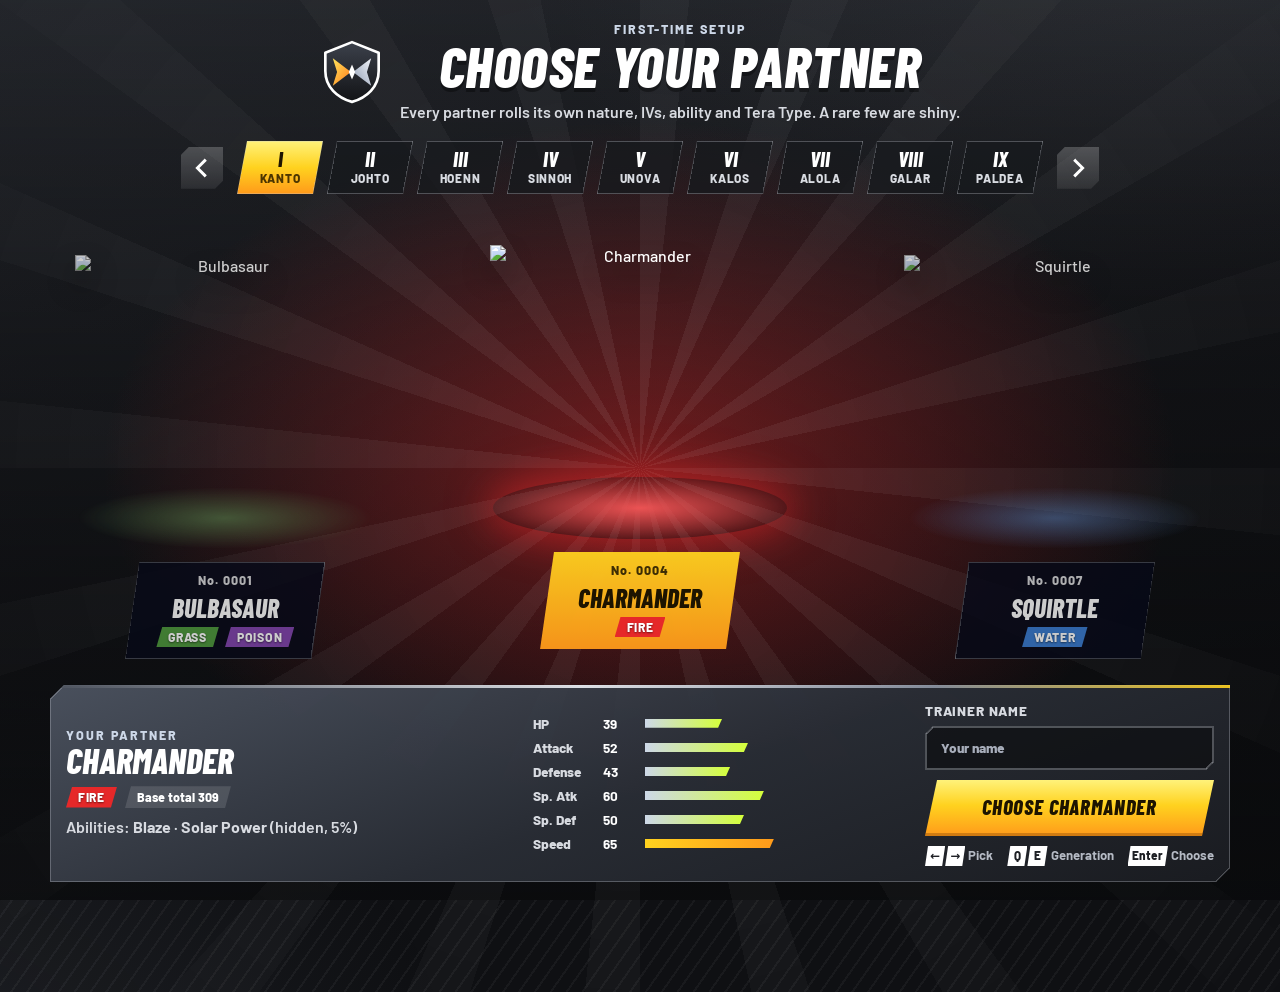
==== commit 9cde64f9: "Wandering Pokémon, rotating box tiles, steady battle sprite sizes and shop fixes - Random Pokémon wa" ====
--- a/index.html
+++ b/index.html
@@ -17,6 +17,7 @@
 <link rel="modulepreload" href="js/engine.js">
 <link rel="modulepreload" href="js/game.js">
 <link rel="modulepreload" href="js/security.js">
+<link rel="modulepreload" href="js/journey.js">
 <link rel="preload" href="data/pokedex.json" as="fetch" crossorigin>
 <link rel="preload" href="data/moves.json" as="fetch" crossorigin>
 <link rel="preload" href="data/learnsets.json" as="fetch" crossorigin>
@@ -25,13 +26,16 @@
 </head>
 <body>
 <header class="hud" id="hud" hidden>
+  <div class="hud-left">
   <a class="hud-logo" href="#/home" data-go="home" aria-label="PokeDuel home"><img src="assets/logo.svg" alt=""><span>PokeDuel</span></a>
   <div class="hud-wallet">
     <span class="pill" title="Trainer points"><svg class="ic" aria-hidden="true"><use href="assets/icons.svg#i-tp"/></svg><b id="hudScore">0</b>TP</span>
     <span class="pill" title="Coins"><svg class="ic" aria-hidden="true"><use href="assets/icons.svg#i-coin"/></svg><b id="coins">0</b></span>
   </div>
+  </div>
   <nav class="hud-nav" aria-label="Main">
     <button data-go="home" class="hud-link">Home</button>
+    <button data-go="journey" class="hud-link">Journey</button>
     <button data-go="boxes" class="hud-link">Boxes</button>
     <button data-go="shop" class="hud-link">Shop</button>
     <button data-go="bag" class="hud-link">Bag</button>
@@ -142,6 +146,13 @@
     <div class="medal-grid" id="medalGrid"></div>
   </section>
 
+  <!-- Journey: Kanto to Paldea -->
+  <section id="screen-journey" class="screen screen-journey" data-screen="journey">
+    <div class="tabbar violet-tabs"><button class="icon-btn light" data-go="home" aria-label="Back to home"><svg class="ic"><use href="assets/icons.svg#i-close"/></svg></button><span class="tab-on">Journey</span><span class="muted" id="journeyCount"></span></div>
+    <nav class="j-regions" id="journeyRegions" aria-label="Regions"></nav>
+    <div class="j-body" id="journeyBody"></div>
+  </section>
+
   <!-- Battle -->
   <section id="screen-battle" class="screen screen-battle" data-screen="battle">
     <div class="arena" id="battlefield">
@@ -170,6 +181,7 @@
 </footer>
 
 <div class="modal-backdrop hidden" id="modal"><div class="modal" role="dialog" aria-modal="true" aria-labelledby="modalTitle"><button class="icon-btn modal-close" id="modalClose" aria-label="Close"><svg class="ic"><use href="assets/icons.svg#i-close"/></svg></button><div id="modalContent"></div></div></div>
+<div id="parade" aria-hidden="true"></div>
 <div id="toast" role="status" aria-live="polite"></div>
 <script type="module" src="app.js"></script>
 </body>
--- a/styles.css
+++ b/styles.css
@@ -260,7 +260,7 @@
 .ts-slot .shiny-ic{position:absolute;top:6px;right:6px}
 .ts-slot.vacant{place-items:center;min-height:86px;color:var(--dim);box-shadow:inset 0 0 0 2px rgba(255,255,255,.18);background:linear-gradient(to bottom right,transparent calc(50% - 1.5px),rgba(255,255,255,.18) calc(50% - 1.5px),rgba(255,255,255,.18) calc(50% + 1.5px),transparent calc(50% + 1.5px)) top left/8px 8px no-repeat,linear-gradient(to bottom right,transparent calc(50% - 1.5px),rgba(255,255,255,.18) calc(50% - 1.5px),rgba(255,255,255,.18) calc(50% + 1.5px),transparent calc(50% + 1.5px)) bottom right/8px 8px no-repeat,rgba(255,255,255,.07)}
 .ts-slot.vacant .ic{width:24px;height:24px}
-.quick-grid{display:grid;grid-template-columns:repeat(7,minmax(0,1fr));gap:8px}
+.quick-grid{display:grid;grid-template-columns:repeat(8,minmax(0,1fr));gap:8px}
 .qtile{position:relative;display:grid;justify-items:center;gap:6px;padding:14px 4px 12px;border:0;background:linear-gradient(170deg,rgba(103,112,131,.7),rgba(38,41,48,.92));font:800 .98rem/1 var(--display);font-style:italic;text-transform:uppercase;clip-path:polygon(10px 0,100% 0,100% calc(100% - 10px),calc(100% - 10px) 100%,0 100%,0 10px);transition:transform .12s,background .12s}
 .qtile .ic{width:28px;height:28px;color:var(--cyan)}
 .qtile:hover,.qtile:focus-visible{outline:0;transform:translateY(-2px);background:linear-gradient(180deg,#fff27a,var(--hot) 50%,var(--hot-2));color:var(--hot-ink)}
@@ -386,7 +386,8 @@
 .item-card.on{background:linear-gradient(to bottom right,transparent calc(50% - 2.25px),var(--hot) calc(50% - 2.25px),var(--hot) calc(50% + 2.25px),transparent calc(50% + 2.25px)) top left/10px 10px no-repeat,linear-gradient(to bottom right,transparent calc(50% - 2.25px),var(--hot) calc(50% - 2.25px),var(--hot) calc(50% + 2.25px),transparent calc(50% + 2.25px)) bottom right/10px 10px no-repeat,linear-gradient(170deg,rgba(255,210,31,.45),rgba(40,30,10,.9));box-shadow:inset 0 0 0 3px var(--hot)}
 .item-card.box-card{padding-top:10px;background:linear-gradient(to bottom right,transparent calc(50% - 0.75px),var(--edge) calc(50% - 0.75px),var(--edge) calc(50% + 0.75px),transparent calc(50% + 0.75px)) top left/10px 10px no-repeat,linear-gradient(to bottom right,transparent calc(50% - 0.75px),var(--edge) calc(50% - 0.75px),var(--edge) calc(50% + 0.75px),transparent calc(50% + 0.75px)) bottom right/10px 10px no-repeat,linear-gradient(170deg,rgba(103,112,131,.55),rgba(38,41,48,.9))}
 .item-card.box-card .tile{width:96px;height:96px;clip-path:none;border-radius:50%}
-.item-card.box-card .tile img{width:92px;height:92px;image-rendering:auto}
+.item-card.box-card .tile img{width:92px;height:92px;image-rendering:auto;transition:opacity .22s,transform .22s}
+.item-card.box-card .tile img.swap{opacity:0;transform:translateY(6px) scale(.92)}
 .box-card.tier-starter{--bg:linear-gradient(170deg,#2bd17e,#262a31)}.box-card.tier-basic{--bg:linear-gradient(170deg,#9ba2b1,#32363f)}.box-card.tier-rare{--bg:linear-gradient(170deg,#acb2be,#373c47)}.box-card.tier-master{--bg:linear-gradient(170deg,#ffcf3a,#7a3b00)}.box-card.tier-region{--bg:linear-gradient(170deg,#6c7689,#30343c)}.box-card.tier-outbreak{--bg:linear-gradient(170deg,#ff5fa2,#30343d)}
 .box-card{background:var(--bg)}
 .box-card:hover{background:var(--bg);filter:brightness(1.12)}
@@ -601,7 +602,7 @@
 .badges{display:flex;flex-wrap:wrap;gap:6px;justify-content:center}
 .badge-chip{display:inline-flex;align-items:center;gap:6px;padding:4px 12px;background:rgba(255,255,255,.14);font-size:.85rem;font-weight:800;clip-path:polygon(5px 0,100% 0,calc(100% - 5px) 100%,0 100%)}
 .badge-chip.gold{background:linear-gradient(90deg,#ffe45c,#f6a417);color:#2a1e00}
-.badge-chip.pink{background:linear-gradient(90deg,#ff7ad9,#a67cff)}
+.badge-chip.pink{background:linear-gradient(90deg,#b8357f,#6a3fb8)}
 .result-list{display:grid;gap:8px;margin:12px 0}
 .result-mon{display:grid;grid-template-columns:56px 1fr;gap:12px;align-items:center;padding:8px 12px;background:rgba(255,255,255,.07);clip-path:polygon(0 0,100% 0,calc(100% - 8px) 100%,0 100%)}
 .result-mon img{width:56px;height:56px;object-fit:contain}
@@ -671,6 +672,158 @@
 .screen-starter::before{background:radial-gradient(60% 55% at 50% 52%,color-mix(in srgb,var(--tc,#9aa8bf) 45%,transparent),transparent 70%),linear-gradient(180deg,rgba(10,11,13,.2),rgba(10,11,13,.85))}
 .boot-error{margin-top:40px}
 
+
+/* ---------- Gacha reel ---------- */
+.reel{position:relative;width:min(340px,100%);padding:18px;margin:6px auto 2px;background:linear-gradient(180deg,#5b606b,#2b2e34 40%,#1a1b1f);box-shadow:inset 0 0 0 3px var(--hot),0 0 30px rgba(255,210,31,.25);clip-path:polygon(18px 0,100% 0,100% calc(100% - 18px),calc(100% - 18px) 100%,0 100%,0 18px)}
+.reel-lights{position:absolute;inset:6px;pointer-events:none;display:flex;justify-content:space-between}
+.reel-lights i{width:8px;height:8px;border-radius:50%;background:#fff3a0;box-shadow:0 0 8px #ffd21f;animation:bulb .5s steps(2) infinite;animation-delay:calc(var(--i) * -.07s)}
+@keyframes bulb{50%{opacity:.25}}
+.reel-window{position:relative;height:336px;overflow:hidden;background:linear-gradient(180deg,#0c0d10,#22252b 50%,#0c0d10);box-shadow:inset 0 0 0 2px rgba(255,255,255,.25)}
+.reel-window::before,.reel-window::after{content:"";position:absolute;left:0;right:0;height:112px;z-index:2;pointer-events:none}
+.reel-window::before{top:0;background:linear-gradient(180deg,rgba(12,13,16,.95),rgba(12,13,16,.35))}
+.reel-window::after{bottom:0;background:linear-gradient(0deg,rgba(12,13,16,.95),rgba(12,13,16,.35))}
+.reel-strip{list-style:none;margin:0;padding:0;transform:translateY(0);will-change:transform}
+.reel-strip li{display:grid;place-items:center;height:112px}
+.reel-strip img{width:96px;height:96px;object-fit:contain;image-rendering:pixelated;filter:drop-shadow(0 4px 4px rgba(0,0,0,.5))}
+.reel.spin .reel-strip{transform:translateY(var(--stop));transition:transform 3.1s cubic-bezier(.12,.62,.08,1)}
+.reel.spin .reel-strip img{animation:blur 3.1s ease-out}
+@keyframes blur{0%,55%{filter:blur(2px) drop-shadow(0 4px 4px rgba(0,0,0,.5))}100%{filter:drop-shadow(0 4px 4px rgba(0,0,0,.5))}}
+.reel-pointer{position:absolute;top:50%;z-index:3;width:22px;height:30px;transform:translateY(-50%);background:linear-gradient(135deg,#fff27a,var(--hot-2))}
+.reel-pointer.l{left:-2px;clip-path:polygon(0 0,100% 50%,0 100%)}
+.reel-pointer.r{right:-2px;clip-path:polygon(100% 0,0 50%,100% 100%)}
+.reel-window .prize{position:relative}
+.reel.spin .prize::before{content:"";position:absolute;inset:6px 18px;border:3px solid var(--hot);opacity:0;animation:land .6s 3.1s forwards}
+.reel.shiny.spin .prize::before{border-color:#fff27a;box-shadow:0 0 24px #ffd21f}
+@keyframes land{to{opacity:1}}
+
+/* ---------- Missions ---------- */
+.mhead{display:flex;align-items:flex-end;justify-content:space-between;gap:16px;margin-bottom:14px;padding-right:44px}
+.mhead h2{margin:0}
+.mtotal{display:grid;justify-items:end;line-height:1}
+.mtotal small{color:var(--muted);font-weight:800;font-size:.75rem;text-transform:uppercase;letter-spacing:.1em}
+.mtotal b{font:800 2.6rem/1 var(--display);font-style:italic;color:var(--hot)}
+.mtotal b span{font-size:1.4rem;color:var(--muted)}
+.mgrid{list-style:none;margin:0;padding:0;display:grid;grid-template-columns:repeat(3,minmax(0,1fr));gap:10px}
+.mcard{position:relative;display:grid;grid-template-rows:auto auto 1fr auto auto;gap:10px;padding:16px;overflow:hidden;isolation:isolate;background:linear-gradient(170deg,#4a4f59,#2a2d33 60%,#1d1f23);box-shadow:inset 0 0 0 1px var(--edge);clip-path:polygon(14px 0,100% 0,100% calc(100% - 14px),calc(100% - 14px) 100%,0 100%,0 14px)}
+.mcard::before{content:"";position:absolute;inset:0;z-index:-1;background:var(--stripes)}
+.mcard.ready{box-shadow:inset 0 0 0 3px var(--hot),0 0 22px rgba(255,210,31,.25)}
+.mcard.done{opacity:.8}
+.mnum{position:absolute;top:8px;right:14px;font:800 2.6rem/1 var(--display);font-style:italic;color:rgba(255,255,255,.1)}
+.micon{display:grid;place-items:center;width:52px;height:52px;background:rgba(0,0,0,.35);color:var(--cyan);clip-path:polygon(50% 0,100% 25%,100% 75%,50% 100%,0 75%,0 25%)}
+.mcard.ready .micon{background:linear-gradient(135deg,#fff27a,var(--hot-2));color:var(--hot-ink)}
+.micon .ic{width:28px;height:28px}
+.mtitle{font:800 1.3rem/1.1 var(--display);font-style:italic;text-transform:uppercase}
+.mprog{display:grid;gap:4px}
+.mbar{height:10px;background:rgba(0,0,0,.45);overflow:hidden;clip-path:polygon(4px 0,100% 0,calc(100% - 4px) 100%,0 100%)}
+.mbar i{display:block;height:100%;background:linear-gradient(90deg,#cdd8e8,#fff);transition:width .6s}
+.mcard.ready .mbar i,.mcard.done .mbar i{background:linear-gradient(90deg,var(--hot),var(--hot-2))}
+.mcount{font-weight:800;font-size:.9rem;color:var(--muted)}
+.mfoot{display:flex;align-items:center;justify-content:space-between;gap:8px}
+.mreward{display:inline-flex;align-items:center;gap:6px;font:800 1.3rem/1 var(--display);font-style:italic}
+.mreward .ic{width:22px;height:22px}
+.mleft{font-weight:800;font-size:.85rem;color:var(--muted)}
+.mstamp{display:inline-flex;align-items:center;gap:6px;padding:4px 12px;background:rgba(47,211,107,.2);color:#9dffc2;font-weight:800;font-size:.85rem}
+.mbonus{display:grid;grid-template-columns:64px 1fr auto;gap:14px;align-items:center;margin-top:12px;padding:14px 16px;background:linear-gradient(100deg,#3b3f47,#24262b);box-shadow:inset 0 0 0 1px var(--edge);clip-path:polygon(12px 0,100% 0,100% calc(100% - 12px),calc(100% - 12px) 100%,0 100%,0 12px)}
+.mbonus.ready{box-shadow:inset 0 0 0 3px var(--hot)}
+.mbonus img{width:64px;height:64px;image-rendering:pixelated}
+.mbonus b{display:block;font:800 1.3rem/1.1 var(--display);font-style:italic;text-transform:uppercase}
+.mbonus small{color:var(--muted);font-weight:700}
+.mpips{display:flex;gap:6px;margin-top:6px}
+.mpips i{width:26px;height:8px;background:rgba(255,255,255,.18);clip-path:polygon(4px 0,100% 0,calc(100% - 4px) 100%,0 100%)}
+.mpips i.on{background:var(--hot)}
+@media (max-width:820px){.mgrid{grid-template-columns:1fr}.mhead{flex-direction:column;align-items:flex-start}.mtotal{justify-items:start}.mbonus{grid-template-columns:48px 1fr}.mbonus img{width:48px;height:48px}.mbonus .btn,.mbonus .mstamp,.mbonus .mleft{grid-column:1/-1}}
+
+/* ---------- Journey ---------- */
+/* Slanted shapes get their outline from an edge-coloured base with the fill inset 1.5px on ::before. */
+.screen-journey{width:min(100%,980px);margin:0 auto}
+.j-regions{display:grid;grid-template-columns:repeat(9,minmax(0,1fr));gap:6px;margin-bottom:16px}
+.j-region{position:relative;isolation:isolate;display:grid;gap:2px;justify-items:center;padding:9px 6px 10px;border:0;background:var(--edge);color:var(--text);clip-path:polygon(8px 0,100% 0,calc(100% - 8px) 100%,0 100%);font:inherit;cursor:pointer;transition:transform .12s}
+.j-region::before{content:"";position:absolute;inset:1.5px;z-index:-1;background:linear-gradient(180deg,#3d424b,#25282e);clip-path:polygon(7px 0,100% 0,calc(100% - 7px) 100%,0 100%)}
+.j-region small{font:800 .72rem/1 var(--display);color:var(--dim)}
+.j-region b{font:800 1rem/1.05 var(--display);font-style:italic;text-transform:uppercase;letter-spacing:.02em}
+.j-region i{font:700 .78rem/1 var(--font);font-style:normal;color:var(--muted)}
+.j-region .ic{width:15px;height:15px}
+.j-region:hover:not(:disabled){transform:translateY(-2px)}
+.j-region:disabled{cursor:not-allowed;color:var(--dim)}
+.j-region:disabled::before{background:linear-gradient(180deg,#2a2d33,#1d1f23)}
+.j-region.clear i{color:var(--hot)}
+.j-region.active{background:var(--hot)}
+.j-region.active::before{background:linear-gradient(180deg,#fff27a,var(--hot) 50%,var(--hot-2))}
+.j-region.active,.j-region.active small,.j-region.active i{color:var(--hot-ink)}
+.j-head{position:relative;isolation:isolate;display:flex;align-items:flex-end;justify-content:space-between;gap:18px;flex-wrap:wrap;margin-bottom:14px;padding:20px 24px;background:var(--edge);clip-path:polygon(0 0,calc(100% - 22px) 0,100% 22px,100% 100%,22px 100%,0 calc(100% - 22px))}
+.j-head::before{content:"";position:absolute;inset:1.5px;z-index:-1;background:var(--stripes),linear-gradient(120deg,#4a4f59,#2a2d33 60%,#1d1f23);clip-path:polygon(0 0,calc(100% - 21px) 0,100% 21px,100% 100%,21px 100%,0 calc(100% - 21px))}
+.j-head h1{margin:4px 0 6px;font:800 2.8rem/1 var(--display);font-style:italic;text-transform:uppercase;letter-spacing:.02em}
+.j-head p{margin:0;color:var(--muted)}
+.j-head p b{color:var(--text)}
+.j-badges{display:flex;flex-wrap:wrap;gap:6px}
+.j-badge{display:grid;place-items:center;width:38px;height:42px;color:rgba(255,255,255,.18)}
+.j-badge .ic{width:38px;height:42px}
+.j-badge.got{color:var(--tc);filter:drop-shadow(0 0 1px #fff) drop-shadow(0 2px 4px rgba(0,0,0,.5))}
+.j-path{display:grid;gap:8px}
+.jrow{position:relative;isolation:isolate;display:grid;grid-template-columns:64px minmax(0,1fr) auto auto;gap:14px;align-items:center;padding:10px 16px 10px 0;background:var(--edge);clip-path:polygon(0 0,100% 0,100% calc(100% - 14px),calc(100% - 14px) 100%,0 100%)}
+.jrow::before{content:"";position:absolute;inset:1.5px;z-index:-1;background:var(--stripes),linear-gradient(100deg,#40454e,#2a2d33 55%,#1b1d21);clip-path:polygon(0 0,100% 0,100% calc(100% - 13px),calc(100% - 13px) 100%,0 100%)}
+.jrow.route{margin-left:28px;padding-top:6px;padding-bottom:6px}
+.jrow.gym::before{background:var(--stripes),linear-gradient(100deg,#4a505b,#30343b 55%,#1f2126)}
+.jrow.elite::before,.jrow.champion::before{background:var(--stripes),linear-gradient(100deg,#565c68,#353941 55%,#202227)}
+.jrow.next{background:var(--hot)}
+.jrow.locked{opacity:.62}
+.jnum{display:grid;place-items:center;align-self:stretch;margin:-10px 0;background:rgba(0,0,0,.3);font:800 1.6rem/1 var(--display);font-style:italic;clip-path:polygon(0 0,100% 0,82% 100%,0 100%)}
+.jrow.route .jnum{margin:-6px 0;font-size:1.25rem;color:var(--muted)}
+.jnum .ic{width:28px;height:28px}
+.jrow.cleared .jnum{background:linear-gradient(180deg,#26a06a,#17734b);color:#fff}
+.jrow.next .jnum{background:linear-gradient(180deg,#fff27a,var(--hot) 50%,var(--hot-2));color:var(--hot-ink)}
+.jrow.champion .jnum .ic{color:var(--hot)}
+.jrow.champion.next .jnum .ic,.jrow.champion.cleared .jnum .ic{color:inherit}
+.jkind{display:flex;align-items:center;gap:8px;font:800 .78rem/1 var(--display);letter-spacing:.08em;text-transform:uppercase;color:var(--muted)}
+.jkind .type{font-size:.66rem;padding:2px 9px}
+.jinfo h3{margin:4px 0 2px;font:800 1.55rem/1.05 var(--display);font-style:italic;text-transform:uppercase}
+.jrow.route h3{font-size:1.12rem}
+.jmeta{font-size:.86rem;color:var(--muted)}
+.jteam{display:flex;flex-wrap:wrap;justify-content:flex-end;max-width:240px}
+.jteam img{width:40px;height:40px;image-rendering:pixelated}
+.jact{display:flex;align-items:center;gap:10px}
+.j-reward,.j-done,.j-locked{display:inline-flex;align-items:center;gap:5px;font:800 .9rem/1 var(--display);white-space:nowrap}
+.j-reward{color:var(--hot)}
+.j-done{color:#7ce3a8}
+.j-locked{color:var(--dim)}
+.j-reward .ic,.j-done .ic,.j-locked .ic{width:16px;height:16px}
+@media (max-width:820px){
+  .j-regions{grid-template-columns:repeat(9,minmax(86px,1fr));overflow-x:auto;padding-bottom:4px;scrollbar-width:thin}
+  .j-head h1{font-size:2.1rem}
+  .jrow{grid-template-columns:52px minmax(0,1fr);row-gap:8px;padding-right:14px}
+  .jrow.route{margin-left:14px}
+  .jnum{grid-row:span 2}
+  .jteam{justify-content:flex-start;max-width:none}
+  .jteam:empty{display:none}
+  .jact{justify-content:space-between}
+}
+
+/* ---------- Round 6: centred HUD, straight buttons, square reel ---------- */
+/* Equal side columns keep the nav centred on the screen, whatever the wallet and trainer widths. */
+.hud{display:grid;grid-template-columns:minmax(0,1fr) auto minmax(0,1fr)}
+.hud-left{display:flex;align-items:center;gap:16px;min-width:0}
+.hud-trainer{justify-self:end}
+/* Profile cards and the Pokémon summary use plain rectangular buttons. */
+.card .btn,.sum-actions .btn{clip-path:none}
+.card .btn:not(.primary):not(.danger),.sum-actions .btn:not(.primary):not(.danger){background:linear-gradient(180deg,#4b505a,#30343b);box-shadow:inset 0 0 0 1px var(--edge-hi)}
+.card .btn.primary,.sum-actions .btn.primary{background:linear-gradient(180deg,#fff27a 0%,var(--hot) 45%,var(--hot-2) 100%)}
+.card .btn.danger,.sum-actions .btn.danger{background:linear-gradient(180deg,#ff6a5a,#d4202e)}
+.reel{clip-path:none}
+
+/* Wandering Pokémon lane along the bottom of the screen (never blocks clicks). */
+#parade{position:fixed;left:0;right:0;bottom:0;z-index:0;height:150px;overflow:hidden;pointer-events:none}
+/* Page content sits above the lane, with room at the end so the walkers stay visible. */
+main{position:relative;z-index:1;padding-bottom:110px}
+body.in-battle main{padding-bottom:18px}
+body.in-battle #parade{display:none}
+.wanderer{position:absolute;left:0;will-change:transform}
+.wanderer img{display:block;image-rendering:pixelated;filter:drop-shadow(0 3px 2px rgba(0,0,0,.45))}
+.wanderer.walk img{animation:trot .34s ease-in-out infinite alternate}
+.wanderer.fly img{animation:hover 1.6s ease-in-out infinite alternate}
+@keyframes trot{from{translate:0 0}to{translate:0 -5px}}
+@keyframes hover{from{translate:0 0}to{translate:0 -14px}}
+#siteFoot{position:relative;z-index:1}
+
 /* ---------- Responsive ---------- */
 @media (max-width:1280px){
   .screen-home.active{grid-template-columns:minmax(240px,290px) minmax(0,1fr)}
@@ -690,9 +843,16 @@
   .bag-detail{box-shadow:inset 0 1px 0 var(--edge)}
   .st-info{grid-template-columns:1fr}
 }
+@media (max-width:1320px){.hud-logo span{display:none}.hud-link{padding:10px 12px}}
+@media (max-width:1100px){
+  :root{--hud-h:auto}
+  .hud{display:flex;flex-wrap:wrap;height:auto;padding-top:10px;padding-bottom:10px}
+  .hud-nav{order:3;flex-basis:100%;justify-content:center;overflow-x:auto;scrollbar-width:none}
+  .hud-trainer{margin-left:auto}
+}
 @media (max-width:820px){
   :root{--hud-h:auto}
-  .hud{flex-wrap:wrap;height:auto;padding-top:10px;padding-bottom:10px}
+  .hud{display:flex;flex-wrap:wrap;height:auto;padding-top:10px;padding-bottom:10px}
   .hud-nav{order:3;flex-basis:100%;justify-content:flex-start;overflow-x:auto;scrollbar-width:none}
   .hud-trainer{margin-left:auto}
   .hud-logo span{display:none}
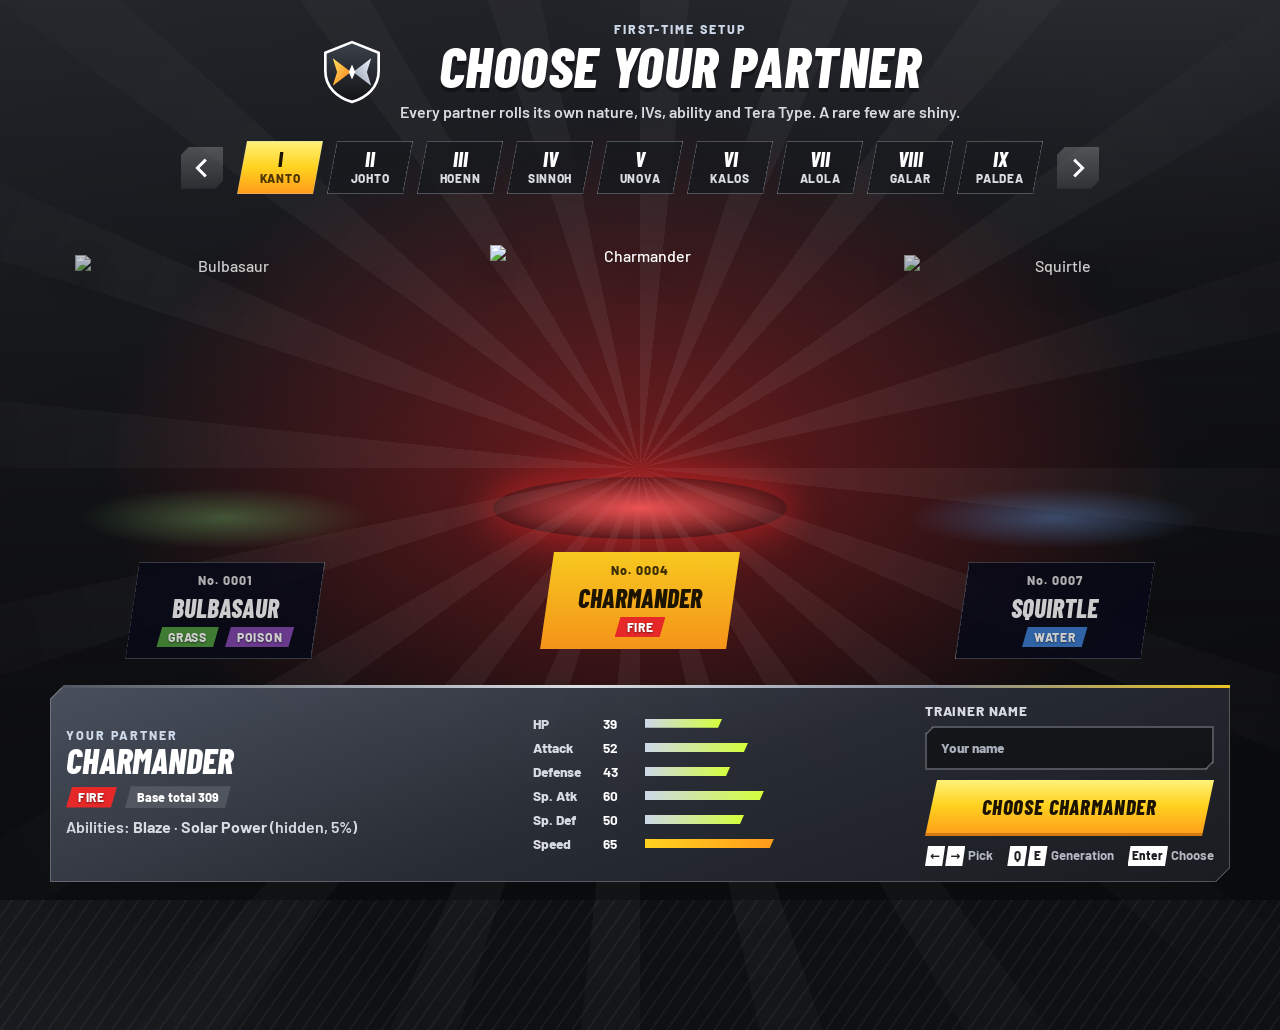
==== commit 41a6188d: "Top-bar tabs for every destination, new wallet, walkers in their own lane - Home's shortcut row is g" ====
--- a/index.html
+++ b/index.html
@@ -29,17 +29,20 @@
   <div class="hud-left">
   <a class="hud-logo" href="#/home" data-go="home" aria-label="PokeDuel home"><img src="assets/logo.svg" alt=""><span>PokeDuel</span></a>
   <div class="hud-wallet">
-    <span class="pill" title="Trainer points"><svg class="ic" aria-hidden="true"><use href="assets/icons.svg#i-tp"/></svg><b id="hudScore">0</b>TP</span>
-    <span class="pill" title="Coins"><svg class="ic" aria-hidden="true"><use href="assets/icons.svg#i-coin"/></svg><b id="coins">0</b></span>
+    <span class="wal tp" title="Trainer points"><span class="wal-ic"><svg class="ic" aria-hidden="true"><use href="assets/icons.svg#i-tp"/></svg></span><span class="wal-txt"><b id="hudScore">0</b><small>Trainer pts</small></span></span>
+    <span class="wal coin" title="Coins"><span class="wal-ic"><svg class="ic" aria-hidden="true"><use href="assets/icons.svg#i-coin"/></svg></span><span class="wal-txt"><b id="coins">0</b><small>Coins</small></span></span>
   </div>
   </div>
   <nav class="hud-nav" aria-label="Main">
     <button data-go="home" class="hud-link">Home</button>
     <button data-go="journey" class="hud-link">Journey</button>
+    <button data-go="practice" class="hud-link">Practice</button>
+    <button data-go="missions" class="hud-link">Missions<i class="nav-badge" id="navMissions" hidden></i></button>
     <button data-go="boxes" class="hud-link">Boxes</button>
-    <button data-go="shop" class="hud-link">Shop</button>
+    <button data-go="shop" class="hud-link">Shop<i class="nav-badge" id="navShop" hidden></i></button>
     <button data-go="bag" class="hud-link">Bag</button>
     <button data-go="dex" class="hud-link">Pokédex</button>
+    <button data-go="medals" class="hud-link">Medals</button>
     <button data-go="leaderboard" class="hud-link">Ranks</button>
   </nav>
   <button class="hud-trainer" data-go="profile" aria-label="Open trainer card">
@@ -67,7 +70,6 @@
       <header class="daily-head" id="dailyHead"></header>
       <section class="daily-track" id="dailyCards" aria-label="Today's three battles"></section>
       <section class="team-strip" id="teamStrip" aria-label="Your team"></section>
-      <nav class="quick-grid" id="mainMenu" aria-label="More"></nav>
     </div>
   </section>
 
@@ -131,9 +133,9 @@
           <div class="row-btns"><label class="btn ghost file-btn"><svg class="ic"><use href="assets/icons.svg#i-upload"/></svg>Import file<input type="file" id="importFile" accept=".pokeduel,application/json,.json" hidden></label><button id="pasteSave" class="btn ghost">Paste save code</button></div>
         </section>
         <section class="card"><div class="section-title"><h2>Options</h2></div>
-          <label class="setting-row"><span>Battle animations</span><input type="checkbox" id="animationsToggle"></label>
-          <label class="setting-row"><span>Reduce motion and effects</span><input type="checkbox" id="effectsToggle"></label>
-          <label class="setting-row"><span>Show damage previews on moves</span><input type="checkbox" id="damageToggle"></label>
+          <label class="setting-row"><span>Battle animations</span><input type="checkbox" class="tick" id="animationsToggle"></label>
+          <label class="setting-row"><span>Reduce motion and effects</span><input type="checkbox" class="tick" id="effectsToggle"></label>
+          <label class="setting-row"><span>Show damage previews on moves</span><input type="checkbox" class="tick" id="damageToggle"></label>
           <label class="setting-row"><span>Text speed</span><select id="speedSelect"><option value="0.6">Slow</option><option value="1">Normal</option><option value="1.8">Fast</option></select></label>
           <div class="row-btns"><button id="resetSave" class="btn danger">Reset local save</button></div>
         </section>
@@ -174,6 +176,7 @@
     </div>
   </section>
 </main>
+<div id="parade" aria-hidden="true"></div>
 
 <footer class="site-foot" id="siteFoot" hidden>
   <span>PokeDuel is an unofficial, non-commercial fan project, not affiliated with Nintendo, The Pokémon Company or Game Freak.</span>
@@ -181,7 +184,6 @@
 </footer>
 
 <div class="modal-backdrop hidden" id="modal"><div class="modal" role="dialog" aria-modal="true" aria-labelledby="modalTitle"><button class="icon-btn modal-close" id="modalClose" aria-label="Close"><svg class="ic"><use href="assets/icons.svg#i-close"/></svg></button><div id="modalContent"></div></div></div>
-<div id="parade" aria-hidden="true"></div>
 <div id="toast" role="status" aria-live="polite"></div>
 <script type="module" src="app.js"></script>
 </body>
--- a/styles.css
+++ b/styles.css
@@ -260,12 +260,6 @@
 .ts-slot .shiny-ic{position:absolute;top:6px;right:6px}
 .ts-slot.vacant{place-items:center;min-height:86px;color:var(--dim);box-shadow:inset 0 0 0 2px rgba(255,255,255,.18);background:linear-gradient(to bottom right,transparent calc(50% - 1.5px),rgba(255,255,255,.18) calc(50% - 1.5px),rgba(255,255,255,.18) calc(50% + 1.5px),transparent calc(50% + 1.5px)) top left/8px 8px no-repeat,linear-gradient(to bottom right,transparent calc(50% - 1.5px),rgba(255,255,255,.18) calc(50% - 1.5px),rgba(255,255,255,.18) calc(50% + 1.5px),transparent calc(50% + 1.5px)) bottom right/8px 8px no-repeat,rgba(255,255,255,.07)}
 .ts-slot.vacant .ic{width:24px;height:24px}
-.quick-grid{display:grid;grid-template-columns:repeat(8,minmax(0,1fr));gap:8px}
-.qtile{position:relative;display:grid;justify-items:center;gap:6px;padding:14px 4px 12px;border:0;background:linear-gradient(170deg,rgba(103,112,131,.7),rgba(38,41,48,.92));font:800 .98rem/1 var(--display);font-style:italic;text-transform:uppercase;clip-path:polygon(10px 0,100% 0,100% calc(100% - 10px),calc(100% - 10px) 100%,0 100%,0 10px);transition:transform .12s,background .12s}
-.qtile .ic{width:28px;height:28px;color:var(--cyan)}
-.qtile:hover,.qtile:focus-visible{outline:0;transform:translateY(-2px);background:linear-gradient(180deg,#fff27a,var(--hot) 50%,var(--hot-2));color:var(--hot-ink)}
-.qtile:hover .ic,.qtile:focus-visible .ic{color:var(--hot-ink)}
-.qtile .badge{position:absolute;top:6px;right:8px;padding:2px 6px;background:var(--magenta);color:#fff;font:800 .7rem/1.2 var(--font);font-style:normal}
 .howto{list-style:none;margin:0;padding:0;display:grid;gap:10px}
 .howto li{display:grid;grid-template-columns:32px 1fr;gap:12px;align-items:start;padding:12px 14px;background:rgba(255,255,255,.07);line-height:1.45}
 .howto .ic{width:28px;height:28px;color:var(--cyan)}
@@ -310,7 +304,7 @@
 .sum-head{display:flex;align-items:center;gap:10px;padding:12px 16px;background:linear-gradient(180deg,#fff27a,var(--hot) 60%,var(--hot-2));color:var(--hot-ink);font:800 1.5rem/1 var(--display);font-style:italic;text-transform:uppercase}
 .sum-head .ball{width:24px;height:24px;flex:0 0 24px;border-radius:50%;background:linear-gradient(#e8423b 0 45%,#1a1a1a 45% 55%,#f4f4f4 55%);box-shadow:0 0 0 2px #1a1a1a}
 .sum-head .lvl{margin-left:auto;padding:4px 12px;background:#1d1f24;color:#ffffff;font-size:1rem;clip-path:polygon(6px 0,100% 0,calc(100% - 6px) 100%,0 100%)}
-.sum-scroll{flex:1;min-height:0;overflow:auto;scrollbar-width:thin}
+.sum-scroll{flex:1;min-height:0;overflow:auto}
 .sum-body{padding:12px 16px;display:grid;gap:12px}
 .sum-art{position:relative;display:grid;place-items:center;min-height:150px;background:radial-gradient(closest-side,rgba(139,147,163,.25),transparent)}
 .sum-art img{width:170px;height:170px;object-fit:contain;filter:drop-shadow(0 10px 12px rgba(0,0,0,.45))}
@@ -359,7 +353,7 @@
 .bag-cat:hover{color:#ffffff;background:rgba(255,255,255,.08)}
 .bag-cat.on{color:var(--hot-ink);background:linear-gradient(90deg,var(--hot),var(--hot-2))}
 .bag-cat .n{margin-left:auto;font:800 .8rem var(--font);font-style:normal;opacity:.8}
-.bag-main{display:flex;flex-direction:column;min-height:0;padding:16px;gap:14px;overflow:auto;scrollbar-width:thin}
+.bag-main{display:flex;flex-direction:column;min-height:0;padding:16px;gap:14px;overflow:auto}
 .feature-row{display:grid;grid-template-columns:repeat(auto-fit,minmax(260px,1fr));gap:12px}
 .feature{position:relative;display:grid;grid-template-columns:96px 1fr;gap:12px;align-items:center;padding:12px 16px;border:0;text-align:left;overflow:hidden;isolation:isolate;background:var(--fg,linear-gradient(120deg,#717b90,#3c414c));clip-path:polygon(14px 0,100% 0,100% calc(100% - 14px),calc(100% - 14px) 100%,0 100%,0 14px)}
 .feature::before{content:"";position:absolute;inset:0;z-index:-1;background:var(--stripes)}
@@ -541,7 +535,6 @@
 .cmd{position:relative;display:flex;align-items:center;gap:12px;min-height:66px;padding:10px 22px;border:0;overflow:hidden;color:#ffffff;font:800 1.55rem/1 var(--display);font-style:italic;text-transform:uppercase;text-shadow:0 2px 0 rgba(0,0,0,.3);text-align:left;
   background:var(--cg);clip-path:polygon(14px 0,100% 0,calc(100% - 14px) 100%,0 100%);transition:transform .12s,filter .12s}
 .cmd .ic{width:30px;height:30px}
-.cmd::after{content:"";position:absolute;inset:0;background:repeating-linear-gradient(-55deg,rgba(255,255,255,.1) 0 3px,transparent 3px 14px)}
 .cmd:hover:not(:disabled),.cmd:focus-visible{outline:0;transform:translateY(-2px);filter:brightness(1.15)}
 .cmd:focus-visible{box-shadow:inset 0 0 0 3px var(--lime);background:linear-gradient(to bottom right,transparent calc(50% - 2.25px),var(--lime) calc(50% - 2.25px),var(--lime) calc(50% + 2.25px),transparent calc(50% + 2.25px)) left/14px 100% no-repeat,linear-gradient(to bottom right,transparent calc(50% - 2.25px),var(--lime) calc(50% - 2.25px),var(--lime) calc(50% + 2.25px),transparent calc(50% + 2.25px)) right/14px 100% no-repeat,var(--cg)}
 .cmd.fight{--cg:linear-gradient(180deg,#ff6a4a,#e0262e)}
@@ -788,7 +781,7 @@
 .j-locked{color:var(--dim)}
 .j-reward .ic,.j-done .ic,.j-locked .ic{width:16px;height:16px}
 @media (max-width:820px){
-  .j-regions{grid-template-columns:repeat(9,minmax(86px,1fr));overflow-x:auto;padding-bottom:4px;scrollbar-width:thin}
+  .j-regions{grid-template-columns:repeat(9,minmax(86px,1fr));overflow-x:auto;padding-bottom:4px}
   .j-head h1{font-size:2.1rem}
   .jrow{grid-template-columns:52px minmax(0,1fr);row-gap:8px;padding-right:14px}
   .jrow.route{margin-left:14px}
@@ -811,18 +804,119 @@
 .reel{clip-path:none}
 
 /* Wandering Pokémon lane along the bottom of the screen (never blocks clicks). */
-#parade{position:fixed;left:0;right:0;bottom:0;z-index:0;height:150px;overflow:hidden;pointer-events:none}
-/* Page content sits above the lane, with room at the end so the walkers stay visible. */
-main{position:relative;z-index:1;padding-bottom:110px}
-body.in-battle main{padding-bottom:18px}
+/* The lane is its own strip below the page content (never behind or over the UI).
+   The body is a column so the strip sits at the bottom of short pages. */
+body{display:flex;flex-direction:column}
+main{flex:1 0 auto}
+#parade{position:relative;flex:none;width:100%;height:130px;overflow:hidden;pointer-events:none}
 body.in-battle #parade{display:none}
-.wanderer{position:absolute;left:0;will-change:transform}
+.wanderer{position:absolute;left:0;bottom:0;will-change:transform}
 .wanderer img{display:block;image-rendering:pixelated;filter:drop-shadow(0 3px 2px rgba(0,0,0,.45))}
-.wanderer.walk img{animation:trot .34s ease-in-out infinite alternate}
-.wanderer.fly img{animation:hover 1.6s ease-in-out infinite alternate}
-@keyframes trot{from{translate:0 0}to{translate:0 -5px}}
-@keyframes hover{from{translate:0 0}to{translate:0 -14px}}
 #siteFoot{position:relative;z-index:1}
+
+/* Outlined boxes draw their outline along cut corners too (--ol colour, --ow half-width). */
+.battle-log{--ol:rgba(255,255,255,.75);--ow:1.5px;background:linear-gradient(to bottom left,transparent calc(50% - var(--ow)),var(--ol) calc(50% - var(--ow)),var(--ol) calc(50% + var(--ow)),transparent calc(50% + var(--ow))) top right/18px 18px no-repeat,linear-gradient(to bottom left,transparent calc(50% - var(--ow)),var(--ol) calc(50% - var(--ow)),var(--ol) calc(50% + var(--ow)),transparent calc(50% + var(--ow))) bottom left/18px 18px no-repeat,linear-gradient(110deg,rgba(15,16,19,.95),rgba(38,41,48,.95))}
+.mcard{--ol:var(--edge);--ow:.75px;background:linear-gradient(to bottom right,transparent calc(50% - var(--ow)),var(--ol) calc(50% - var(--ow)),var(--ol) calc(50% + var(--ow)),transparent calc(50% + var(--ow))) top left/14px 14px no-repeat,linear-gradient(to bottom right,transparent calc(50% - var(--ow)),var(--ol) calc(50% - var(--ow)),var(--ol) calc(50% + var(--ow)),transparent calc(50% + var(--ow))) bottom right/14px 14px no-repeat,linear-gradient(170deg,#4a4f59,#2a2d33 60%,#1d1f23)}
+.mcard.ready{--ol:var(--hot);--ow:2.25px}
+.mbonus{--ol:var(--edge);--ow:.75px;background:linear-gradient(to bottom right,transparent calc(50% - var(--ow)),var(--ol) calc(50% - var(--ow)),var(--ol) calc(50% + var(--ow)),transparent calc(50% + var(--ow))) top left/12px 12px no-repeat,linear-gradient(to bottom right,transparent calc(50% - var(--ow)),var(--ol) calc(50% - var(--ow)),var(--ol) calc(50% + var(--ow)),transparent calc(50% + var(--ow))) bottom right/12px 12px no-repeat,linear-gradient(100deg,#3b3f47,#24262b)}
+.mbonus.ready{--ol:var(--hot);--ow:2.25px}
+
+.tc-avatar-btn{position:relative;flex:none;padding:0;border:0;background:none;cursor:pointer}
+.tc-avatar-btn span{position:absolute;left:50%;bottom:4px;translate:-50% 0;padding:2px 10px;background:rgba(10,11,13,.85);color:#fff;font:800 .72rem/1.3 var(--display);letter-spacing:.06em;text-transform:uppercase;opacity:0;transition:opacity .15s}
+.tc-avatar-btn:hover span,.tc-avatar-btn:focus-visible span{opacity:1}
+.tc-avatar-btn:focus-visible{outline:3px solid var(--lime);outline-offset:2px}
+.avatar-grid{grid-template-columns:repeat(auto-fill,minmax(104px,1fr))}
+
+/* Custom tick boxes (replaces the browser's checkbox). */
+input.tick{appearance:none;-webkit-appearance:none;flex:none;display:inline-grid;width:26px;height:26px;min-height:0;margin:0;padding:0;border:2px solid var(--edge-hi);background:rgba(0,0,0,.35);clip-path:none;box-shadow:none;cursor:pointer;transition:background .12s,border-color .12s}
+input.tick:hover{border-color:#fff}
+input.tick:checked{border-color:var(--hot);background:url("data:image/svg+xml,%3Csvg xmlns='http://www.w3.org/2000/svg' viewBox='0 0 24 24'%3E%3Cpath d='M4 12.5l5 5L20 6.5' fill='none' stroke='%231d1400' stroke-width='3.6' stroke-linecap='square'/%3E%3C/svg%3E") center/18px 18px no-repeat,linear-gradient(180deg,#fff27a,var(--hot) 50%,var(--hot-2))}
+input.tick:focus,input.tick:focus-visible{outline:3px solid var(--lime);outline-offset:2px;box-shadow:none}
+input.tick:not(:checked):focus{background:rgba(0,0,0,.35)}
+input.tick:checked:focus{background:url("data:image/svg+xml,%3Csvg xmlns='http://www.w3.org/2000/svg' viewBox='0 0 24 24'%3E%3Cpath d='M4 12.5l5 5L20 6.5' fill='none' stroke='%231d1400' stroke-width='3.6' stroke-linecap='square'/%3E%3C/svg%3E") center/18px 18px no-repeat,linear-gradient(180deg,#fff27a,var(--hot) 50%,var(--hot-2))}
+input.tick:disabled{opacity:.45;cursor:not-allowed}
+/* Move picker rows: tick, type, name/description, numbers. */
+.move-row.pick{grid-template-columns:auto auto minmax(0,1fr) auto;cursor:pointer}
+.move-row.pick:has(input:checked){background:rgba(255,210,31,.12)}
+@media (max-width:560px){.move-row.pick{grid-template-columns:auto auto minmax(0,1fr)}.move-row.pick>small:last-child{grid-column:2/-1}}
+/* Battle command buttons: straight sides. */
+.cmd{clip-path:none}
+.cmd:focus-visible{background:var(--cg)}
+
+/* Move effects (see moveFx in app.js). */
+.battle-fx{pointer-events:none}
+.fx{position:absolute;z-index:4;pointer-events:none}
+.fx-orb{width:52px;height:52px;border-radius:50%;background:radial-gradient(circle at 40% 38%,#fff 0 18%,var(--c) 48%,transparent 72%);box-shadow:0 0 18px 6px var(--c)}
+.fx-orb.trail{width:34px;height:34px;opacity:.55;box-shadow:0 0 10px 2px var(--c)}
+.fx-burst{width:var(--s,110px);height:var(--s,110px);translate:-50% -50%}
+.fx-burst b{position:absolute;inset:0;border-radius:50%;border:10px solid var(--c);box-shadow:0 0 14px var(--c),inset 0 0 14px var(--c);animation:fxRing .5s ease-out forwards}
+.fx-burst b+b{border-width:3px;border-color:#fff;animation-delay:.07s;opacity:0}
+.fx-burst i{position:absolute;left:50%;top:50%;width:14px;height:42%;margin-left:-7px;background:linear-gradient(180deg,#fff,var(--c));clip-path:polygon(50% 0,100% 30%,50% 100%,0 30%);transform-origin:50% 0;rotate:var(--a);animation:fxShard .5s ease-out forwards}
+.fx-burst.big b{border-width:14px}
+/* Type-coloured impact star in the centre of the hit. */
+.fx-burst s{position:absolute;inset:22%;background:radial-gradient(circle,#fff 0 12%,var(--c) 40%,transparent 70%);clip-path:polygon(50% 0,61% 35%,98% 35%,68% 57%,79% 91%,50% 70%,21% 91%,32% 57%,2% 35%,39% 35%);animation:fxStar .45s ease-out forwards}
+@keyframes fxStar{0%{scale:.3;rotate:0deg;opacity:1}60%{opacity:1}100%{scale:1.3;rotate:25deg;opacity:0}}
+@keyframes fxRing{from{scale:.15;opacity:1}to{scale:1.15;opacity:0}}
+@keyframes fxShard{from{translate:0 0;scale:1 .4;opacity:1}to{translate:calc(sin(var(--a)) * var(--s,110px) * -.5 * var(--d)) calc(cos(var(--a)) * var(--s,110px) * .5 * var(--d));scale:.6 1;opacity:0}}
+.fx-aura{width:var(--s,120px);height:calc(var(--s,120px) * .32);translate:-50% -50%}
+.fx-aura b{position:absolute;inset:0;border-radius:50%;border:6px solid var(--c);box-shadow:0 0 16px var(--c);opacity:0;animation:fxAura .9s ease-out forwards}
+.fx-aura b:nth-child(2){animation-delay:.15s}
+.fx-aura b:nth-child(3){animation-delay:.3s}
+.fx-aura.crystal b{border-color:#e9eef7;box-shadow:0 0 20px var(--c),0 0 6px #fff}
+@keyframes fxAura{0%{translate:0 0;scale:.6;opacity:0}25%{opacity:1}100%{translate:0 calc(var(--s,120px) * -1);scale:1.1;opacity:0}}
+
+/* ---------- Sliders: custom scrollbars and range inputs ----------
+   Angular steel thumb in a recessed track; it turns yellow on hover and drag,
+   like the rest of the selection system. Firefox gets the matching colours. */
+::-webkit-scrollbar{width:14px;height:14px}
+::-webkit-scrollbar-track{background:linear-gradient(90deg,rgba(0,0,0,.42),rgba(0,0,0,.28));box-shadow:inset 0 0 0 1px rgba(255,255,255,.08)}
+::-webkit-scrollbar:horizontal{height:12px}
+::-webkit-scrollbar-track:horizontal{background:linear-gradient(180deg,rgba(0,0,0,.42),rgba(0,0,0,.28))}
+::-webkit-scrollbar-thumb{min-height:44px;border:3px solid transparent;background:linear-gradient(90deg,#9aa1ae,#6c7381 55%,#545a66) padding-box;box-shadow:inset 1px 0 0 rgba(255,255,255,.35),inset -1px 0 0 rgba(0,0,0,.35)}
+::-webkit-scrollbar-thumb:horizontal{min-width:44px;background:linear-gradient(180deg,#9aa1ae,#6c7381 55%,#545a66) padding-box}
+::-webkit-scrollbar-thumb:hover{background:linear-gradient(90deg,#fff27a,var(--hot) 50%,var(--hot-2)) padding-box}
+::-webkit-scrollbar-thumb:horizontal:hover{background:linear-gradient(180deg,#fff27a,var(--hot) 50%,var(--hot-2)) padding-box}
+::-webkit-scrollbar-thumb:active{background:linear-gradient(90deg,#fff9b8,#ffe04d 50%,var(--hot)) padding-box}
+::-webkit-scrollbar-corner{background:transparent}
+::-webkit-scrollbar-button{display:none}
+/* Inner panels (modals, lists, summaries) use a slimmer slider. */
+.modal::-webkit-scrollbar,.sum-scroll::-webkit-scrollbar,.bag-main::-webkit-scrollbar,.pick-grid::-webkit-scrollbar,.box-grid-wrap::-webkit-scrollbar,.j-regions::-webkit-scrollbar,.result-list::-webkit-scrollbar,.move-list::-webkit-scrollbar{width:10px;height:10px}
+.modal::-webkit-scrollbar-thumb,.sum-scroll::-webkit-scrollbar-thumb,.bag-main::-webkit-scrollbar-thumb,.pick-grid::-webkit-scrollbar-thumb,.box-grid-wrap::-webkit-scrollbar-thumb,.j-regions::-webkit-scrollbar-thumb,.result-list::-webkit-scrollbar-thumb,.move-list::-webkit-scrollbar-thumb{border-width:2px}
+@supports not selector(::-webkit-scrollbar){*{scrollbar-color:#7c8391 rgba(0,0,0,.35)}}
+
+/* Range inputs share the same look: recessed track, filled part in yellow
+   (set --fill as a percentage from script), angular steel handle. */
+input[type=range]{-webkit-appearance:none;appearance:none;width:100%;min-height:0;height:28px;padding:0;margin:0;background:transparent;box-shadow:none;clip-path:none;cursor:pointer}
+input[type=range]:focus{outline:0;background:transparent;box-shadow:none}
+input[type=range]::-webkit-slider-runnable-track{height:10px;background:linear-gradient(90deg,var(--hot-2),var(--hot) var(--fill,0%),rgba(0,0,0,.45) var(--fill,0%));box-shadow:inset 0 0 0 1px rgba(255,255,255,.14)}
+input[type=range]::-moz-range-track{height:10px;background:rgba(0,0,0,.45);box-shadow:inset 0 0 0 1px rgba(255,255,255,.14)}
+input[type=range]::-moz-range-progress{height:10px;background:linear-gradient(90deg,var(--hot-2),var(--hot))}
+input[type=range]::-webkit-slider-thumb{-webkit-appearance:none;width:22px;height:28px;margin-top:-9px;border:0;background:linear-gradient(180deg,#ffffff,#c9ced8 55%,#9aa1ae);box-shadow:0 2px 6px rgba(0,0,0,.5),inset 0 -3px 0 rgba(0,0,0,.18);clip-path:polygon(25% 0,100% 0,75% 100%,0 100%)}
+input[type=range]::-moz-range-thumb{width:22px;height:28px;border:0;border-radius:0;background:linear-gradient(180deg,#ffffff,#c9ced8 55%,#9aa1ae);box-shadow:0 2px 6px rgba(0,0,0,.5)}
+input[type=range]:hover::-webkit-slider-thumb,input[type=range]:active::-webkit-slider-thumb{background:linear-gradient(180deg,#fff27a,var(--hot) 50%,var(--hot-2))}
+input[type=range]:hover::-moz-range-thumb,input[type=range]:active::-moz-range-thumb{background:linear-gradient(180deg,#fff27a,var(--hot) 50%,var(--hot-2))}
+input[type=range]:focus-visible::-webkit-slider-thumb{outline:3px solid var(--lime)}
+input[type=range]:focus-visible::-moz-range-thumb{outline:3px solid var(--lime)}
+input[type=range]:disabled{opacity:.45;cursor:not-allowed}
+
+/* ---------- HUD wallet ---------- */
+.hud-wallet{display:flex;gap:0;background:linear-gradient(180deg,#2d3138,#1a1c20);box-shadow:inset 0 0 0 1px var(--edge),0 4px 14px rgba(0,0,0,.35)}
+.wal{display:flex;align-items:center;gap:10px;padding:6px 16px 6px 8px;transform-origin:50% 50%}
+.wal+.wal{box-shadow:inset 1px 0 0 var(--edge)}
+.wal-ic{display:grid;place-items:center;width:36px;height:36px;background:radial-gradient(circle at 50% 35%,rgba(255,255,255,.16),rgba(0,0,0,.35) 70%);box-shadow:inset 0 0 0 1px rgba(255,255,255,.14)}
+.wal.tp .wal-ic{box-shadow:inset 0 0 0 1px rgba(126,240,255,.45),0 0 12px rgba(126,240,255,.18)}
+.wal.coin .wal-ic{box-shadow:inset 0 0 0 1px rgba(255,216,74,.5),0 0 12px rgba(255,216,74,.18)}
+.wal-ic .ic{width:24px;height:24px}
+.wal-txt{display:grid;line-height:1}
+.wal-txt b{font:800 1.3rem/1 var(--display);font-style:italic;letter-spacing:.02em;font-variant-numeric:tabular-nums;color:#fff}
+.wal-txt small{white-space:nowrap;margin-top:3px;font:800 .62rem/1 var(--font);letter-spacing:.12em;text-transform:uppercase;color:var(--muted)}
+.wal.coin .wal-txt b{color:#ffe27a}
+/* Badges on top tabs. */
+.hud-link{position:relative}
+.nav-badge{display:inline-block;margin-left:6px;vertical-align:2px;min-width:18px;padding:2px 5px;background:#e8336d;color:#fff;font:800 .64rem/1.1 var(--font);font-style:normal;letter-spacing:.04em;text-align:center;text-transform:uppercase}
+.hud-link.active .nav-badge{background:#1d1400;color:#ffe27a}
+@media (max-width:1600px){.hud-link{padding:10px 11px;font-size:.98rem}}
+@media (max-width:440px){.wal{padding:5px 10px 5px 5px;gap:6px}.wal-ic{width:28px;height:28px}.wal-ic .ic{width:19px;height:19px}.wal-txt b{font-size:1.05rem}.wal-txt small{display:none}}
 
 /* ---------- Responsive ---------- */
 @media (max-width:1280px){
@@ -843,8 +937,9 @@
   .bag-detail{box-shadow:inset 0 1px 0 var(--edge)}
   .st-info{grid-template-columns:1fr}
 }
-@media (max-width:1320px){.hud-logo span{display:none}.hud-link{padding:10px 12px}}
-@media (max-width:1100px){
+@media (max-width:1560px){.hud-logo span{display:none}}
+@media (max-width:1320px){.hud-link{padding:10px 12px}}
+@media (max-width:1380px){
   :root{--hud-h:auto}
   .hud{display:flex;flex-wrap:wrap;height:auto;padding-top:10px;padding-bottom:10px}
   .hud-nav{order:3;flex-basis:100%;justify-content:center;overflow-x:auto;scrollbar-width:none}
@@ -864,7 +959,6 @@
   .dact{grid-column:3;grid-row:1/3;min-width:0}
   .ptile{width:48px;height:48px;background:linear-gradient(to bottom right,transparent calc(50% - 1.5px),var(--edge-hi) calc(50% - 1.5px),var(--edge-hi) calc(50% + 1.5px),transparent calc(50% + 1.5px)) top left/8px 8px no-repeat,linear-gradient(to bottom right,transparent calc(50% - 1.5px),var(--edge-hi) calc(50% - 1.5px),var(--edge-hi) calc(50% + 1.5px),transparent calc(50% + 1.5px)) bottom right/8px 8px no-repeat,rgba(24,26,30,.85)}
   .ts-slots{grid-template-columns:repeat(3,minmax(0,1fr))}
-  .quick-grid{grid-template-columns:repeat(4,minmax(0,1fr))}
   .dh-date{display:none}
   .screen-starter.active{grid-template-columns:minmax(0,1fr)}
   .st-head{flex-direction:column;gap:6px;text-align:center}
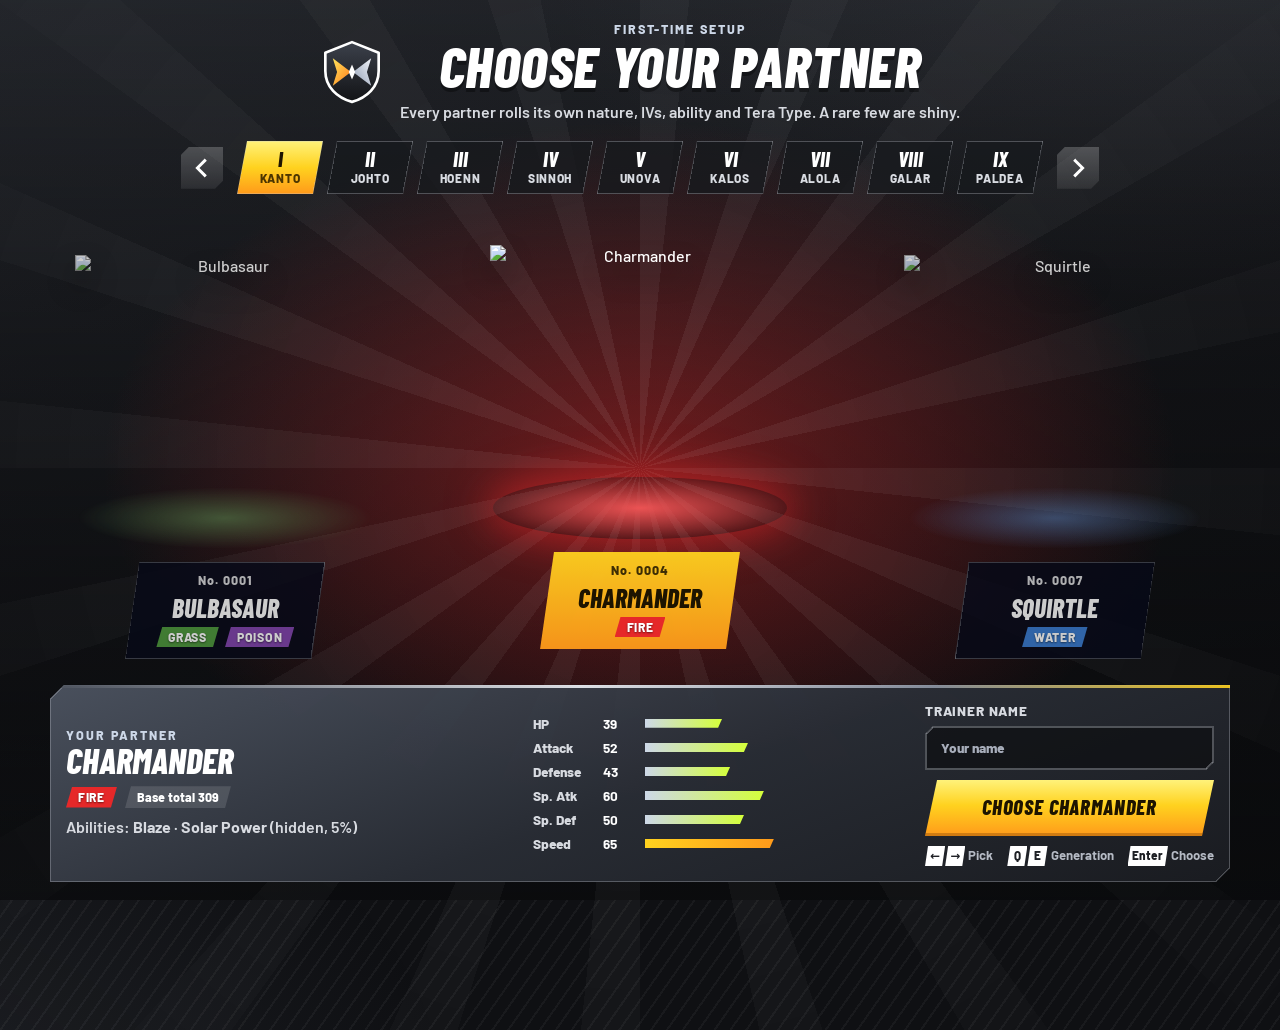
==== commit 1f97cf2e: "Trainer profiles from leaderboards, showcase details, friends list - Selecting a leaderboard row (or" ====
--- a/index.html
+++ b/index.html
@@ -120,7 +120,7 @@
   <section id="screen-profile" class="screen screen-profile" data-screen="profile">
     <div class="tabbar violet-tabs"><button class="icon-btn light" data-go="home" aria-label="Back to home"><svg class="ic"><use href="assets/icons.svg#i-close"/></svg></button><span class="tab-on">Trainer Card</span></div>
     <div class="profile-layout">
-      <div class="trainer-card" id="trainerCard"></div>
+      <div class="profile-main"><div class="trainer-card" id="trainerCard"></div><section class="card friends-card" id="friendsCard" aria-label="Friends"></section></div>
       <div class="profile-side">
         <section class="card"><div class="section-title"><h2>Account</h2></div>
           <p class="muted" id="authStatus" aria-live="polite">Not signed in. Progress stays on this device.</p>
--- a/styles.css
+++ b/styles.css
@@ -918,6 +918,38 @@
 @media (max-width:1600px){.hud-link{padding:10px 11px;font-size:.98rem}}
 @media (max-width:440px){.wal{padding:5px 10px 5px 5px;gap:6px}.wal-ic{width:28px;height:28px}.wal-ic .ic{width:19px;height:19px}.wal-txt b{font-size:1.05rem}.wal-txt small{display:none}}
 
+/* ---------- Trainer profiles and friends ---------- */
+.rank-row[data-trainer],.friend-row{cursor:pointer;transition:transform .12s,filter .12s}
+.rank-row[data-trainer]:hover,.friend-row:hover{transform:translateX(4px);filter:brightness(1.12)}
+.profile-main{display:grid;gap:16px;min-width:0}
+.friends-card .friend-tools{display:grid;gap:10px;margin-bottom:14px}
+.friend-code{display:flex;align-items:center;gap:12px;flex-wrap:wrap;padding:10px 14px;background:rgba(0,0,0,.3);box-shadow:inset 0 0 0 1px var(--edge)}
+.friend-code small{font:800 .7rem/1 var(--font);letter-spacing:.1em;text-transform:uppercase;color:var(--muted)}
+.friend-code b{font:800 1.3rem/1 var(--display);font-style:italic;letter-spacing:.08em;font-variant-numeric:tabular-nums}
+.friend-code .btn{margin-left:auto}
+.friend-add{display:flex;gap:8px}
+.friend-add input{flex:1;min-width:0}
+.friend-msg{min-height:1.2em;margin:0;font-size:.9rem}
+.friend-list{display:grid;gap:6px;max-height:420px;overflow:auto}
+.friend-row{display:grid;grid-template-columns:48px minmax(0,1fr) auto auto;gap:12px;align-items:center;padding:8px 14px 8px 8px;background:linear-gradient(100deg,rgba(103,112,131,.45),rgba(38,41,48,.9));box-shadow:inset 0 0 0 1px var(--edge)}
+.friend-row img{width:48px;height:48px;object-fit:contain}
+.fr-name{display:grid;min-width:0}
+.fr-name b{font:800 1.15rem/1.1 var(--display);font-style:italic;text-transform:uppercase;white-space:nowrap;overflow:hidden;text-overflow:ellipsis}
+.fr-name small,.fr-today small{color:var(--muted);font-size:.78rem}
+.fr-today{display:grid;justify-items:end}
+.fr-today b{font:800 1.2rem/1 var(--display);font-style:italic}
+.fr-show{display:flex}
+.fr-show img{width:34px;height:34px}
+.tp-head{display:flex;gap:16px;align-items:center;margin-bottom:14px;padding-right:44px}
+.tp-head h2{font:800 2.2rem/1 var(--display);font-style:italic;text-transform:uppercase}
+.tp-stats{grid-template-columns:repeat(3,minmax(0,1fr))}
+.showcase-slot.vacant{display:grid;place-items:center;min-height:150px;box-shadow:inset 0 0 0 1px var(--edge);background:rgba(0,0,0,.2)}
+.tp-mon{display:grid;grid-template-columns:180px 1fr;gap:18px;align-items:center;margin:12px 0 14px}
+.tp-art{display:grid;place-items:center;height:180px;background:radial-gradient(circle,rgba(255,255,255,.14),transparent 70%)}
+.tp-art img{width:170px;height:170px;object-fit:contain}
+.tp-mon h2{display:flex;align-items:center;gap:8px;font:800 2rem/1 var(--display);font-style:italic;text-transform:uppercase}
+@media (max-width:560px){.friend-row{grid-template-columns:44px minmax(0,1fr) auto}.fr-show{display:none}.tp-stats{grid-template-columns:repeat(2,minmax(0,1fr))}.tp-mon{grid-template-columns:1fr;justify-items:center;text-align:center}.tp-mon .types{justify-content:center}}
+
 /* ---------- Responsive ---------- */
 @media (max-width:1280px){
   .screen-home.active{grid-template-columns:minmax(240px,290px) minmax(0,1fr)}
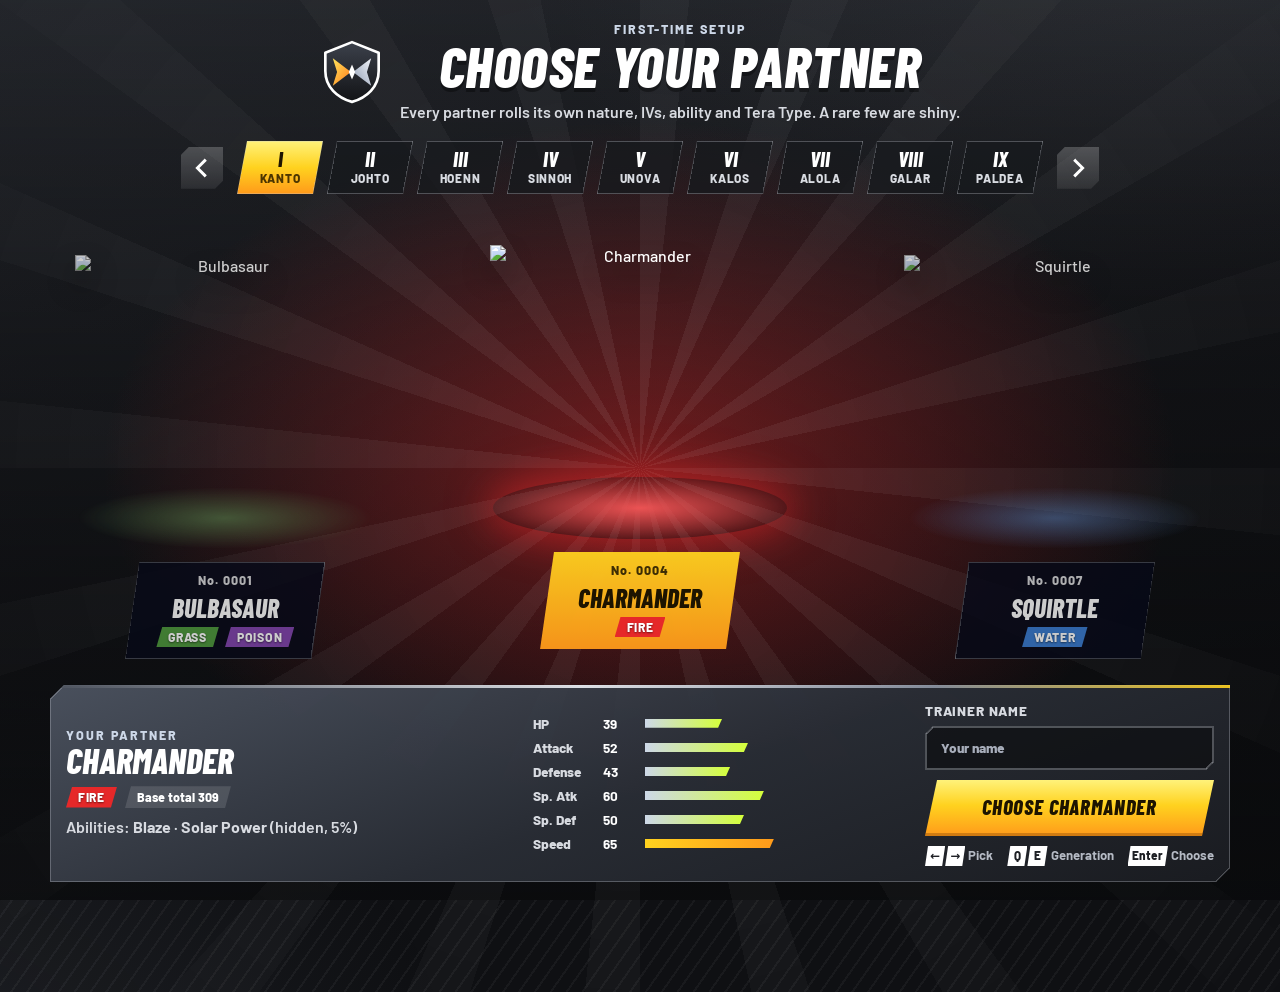
==== commit 9fa19d6b: "Wallet beside the profile as slanted plates, level profile columns, URL fix - TP and coins move to t" ====
--- a/index.html
+++ b/index.html
@@ -28,10 +28,6 @@
 <header class="hud" id="hud" hidden>
   <div class="hud-left">
   <a class="hud-logo" href="#/home" data-go="home" aria-label="PokeDuel home"><img src="assets/logo.svg" alt=""><span>PokeDuel</span></a>
-  <div class="hud-wallet">
-    <span class="wal tp" title="Trainer points"><span class="wal-ic"><svg class="ic" aria-hidden="true"><use href="assets/icons.svg#i-tp"/></svg></span><span class="wal-txt"><b id="hudScore">0</b><small>Trainer pts</small></span></span>
-    <span class="wal coin" title="Coins"><span class="wal-ic"><svg class="ic" aria-hidden="true"><use href="assets/icons.svg#i-coin"/></svg></span><span class="wal-txt"><b id="coins">0</b><small>Coins</small></span></span>
-  </div>
   </div>
   <nav class="hud-nav" aria-label="Main">
     <button data-go="home" class="hud-link">Home</button>
@@ -45,10 +41,16 @@
     <button data-go="medals" class="hud-link">Medals</button>
     <button data-go="leaderboard" class="hud-link">Ranks</button>
   </nav>
+  <div class="hud-right">
+  <div class="hud-wallet">
+    <span class="wal tp" title="Trainer points"><span class="wal-ic"><svg class="ic" aria-hidden="true"><use href="assets/icons.svg#i-tp"/></svg></span><span class="wal-txt"><b id="hudScore">0</b><small>Trainer pts</small></span></span>
+    <span class="wal coin" title="Coins"><span class="wal-ic"><svg class="ic" aria-hidden="true"><use href="assets/icons.svg#i-coin"/></svg></span><span class="wal-txt"><b id="coins">0</b><small>Coins</small></span></span>
+  </div>
   <button class="hud-trainer" data-go="profile" aria-label="Open trainer card">
     <img id="hudAvatar" alt="" width="40" height="40">
     <span><b id="hudName">Trainer</b><small id="hudRank">Rank</small></span>
   </button>
+  </div>
 </header>
 
 <main id="app">
@@ -140,7 +142,7 @@
           <div class="row-btns"><button id="resetSave" class="btn danger">Reset local save</button></div>
         </section>
       </div>
-    </div>
+</div>
   </section>
 
   <section id="screen-medals" class="screen screen-profile" data-screen="medals">
--- a/styles.css
+++ b/styles.css
@@ -795,7 +795,7 @@
 /* Equal side columns keep the nav centred on the screen, whatever the wallet and trainer widths. */
 .hud{display:grid;grid-template-columns:minmax(0,1fr) auto minmax(0,1fr)}
 .hud-left{display:flex;align-items:center;gap:16px;min-width:0}
-.hud-trainer{justify-self:end}
+
 /* Profile cards and the Pokémon summary use plain rectangular buttons. */
 .card .btn,.sum-actions .btn{clip-path:none}
 .card .btn:not(.primary):not(.danger),.sum-actions .btn:not(.primary):not(.danger){background:linear-gradient(180deg,#4b505a,#30343b);box-shadow:inset 0 0 0 1px var(--edge-hi)}
@@ -808,7 +808,7 @@
    The body is a column so the strip sits at the bottom of short pages. */
 body{display:flex;flex-direction:column}
 main{flex:1 0 auto}
-#parade{position:relative;flex:none;width:100%;height:130px;overflow:hidden;pointer-events:none}
+#parade{position:relative;flex:none;width:100%;height:92px;overflow:hidden;pointer-events:none}
 body.in-battle #parade{display:none}
 .wanderer{position:absolute;left:0;bottom:0;will-change:transform}
 .wanderer img{display:block;image-rendering:pixelated;filter:drop-shadow(0 3px 2px rgba(0,0,0,.45))}
@@ -899,18 +899,23 @@
 input[type=range]:focus-visible::-moz-range-thumb{outline:3px solid var(--lime)}
 input[type=range]:disabled{opacity:.45;cursor:not-allowed}
 
-/* ---------- HUD wallet ---------- */
-.hud-wallet{display:flex;gap:0;background:linear-gradient(180deg,#2d3138,#1a1c20);box-shadow:inset 0 0 0 1px var(--edge),0 4px 14px rgba(0,0,0,.35)}
-.wal{display:flex;align-items:center;gap:10px;padding:6px 16px 6px 8px;transform-origin:50% 50%}
-.wal+.wal{box-shadow:inset 1px 0 0 var(--edge)}
-.wal-ic{display:grid;place-items:center;width:36px;height:36px;background:radial-gradient(circle at 50% 35%,rgba(255,255,255,.16),rgba(0,0,0,.35) 70%);box-shadow:inset 0 0 0 1px rgba(255,255,255,.14)}
-.wal.tp .wal-ic{box-shadow:inset 0 0 0 1px rgba(126,240,255,.45),0 0 12px rgba(126,240,255,.18)}
-.wal.coin .wal-ic{box-shadow:inset 0 0 0 1px rgba(255,216,74,.5),0 0 12px rgba(255,216,74,.18)}
-.wal-ic .ic{width:24px;height:24px}
+/* ---------- HUD wallet ----------
+   Sits beside the profile as a chain of separate plates that share the
+   profile's "/" slant: TP (straight left, slanted right), coins (slanted both
+   sides), then the profile (slanted left). Small gaps keep them apart. */
+.hud-right{display:flex;align-items:center;gap:6px;justify-self:end}
+.hud-wallet{display:flex;gap:6px}
+.wal{display:flex;align-items:center;gap:9px;height:50px;padding:0 24px 0 10px;background:var(--panel-2);transform-origin:50% 50%}
+.wal.tp{clip-path:polygon(0 0,100% 0,calc(100% - 12px) 100%,0 100%)}
+.wal.coin{padding-left:22px;clip-path:polygon(12px 0,100% 0,calc(100% - 12px) 100%,0 100%)}
+.wal-ic{display:grid;place-items:center;width:32px;height:32px;background:rgba(0,0,0,.28)}
+.wal-ic .ic{width:22px;height:22px}
 .wal-txt{display:grid;line-height:1}
-.wal-txt b{font:800 1.3rem/1 var(--display);font-style:italic;letter-spacing:.02em;font-variant-numeric:tabular-nums;color:#fff}
-.wal-txt small{white-space:nowrap;margin-top:3px;font:800 .62rem/1 var(--font);letter-spacing:.12em;text-transform:uppercase;color:var(--muted)}
+.wal-txt b{font:800 1.2rem/1 var(--display);font-style:italic;letter-spacing:.02em;font-variant-numeric:tabular-nums;color:#fff}
+.wal-txt small{white-space:nowrap;margin-top:3px;font:800 .6rem/1 var(--font);letter-spacing:.12em;text-transform:uppercase;color:var(--muted)}
 .wal.coin .wal-txt b{color:#ffe27a}
+@media (max-width:1799px){.hud{grid-template-columns:auto minmax(0,1fr) auto}}
+@media (max-width:440px){.wal{height:42px;padding:0 18px 0 6px;gap:6px}.wal.coin{padding-left:16px}.wal-ic{width:26px;height:26px}.wal-ic .ic{width:18px;height:18px}.wal-txt b{font-size:1rem}.wal-txt small{display:none}.hud-right{gap:4px}.hud-wallet{gap:4px}}
 /* Badges on top tabs. */
 .hud-link{position:relative}
 .nav-badge{display:inline-block;margin-left:6px;vertical-align:2px;min-width:18px;padding:2px 5px;background:#e8336d;color:#fff;font:800 .64rem/1.1 var(--font);font-style:normal;letter-spacing:.04em;text-align:center;text-transform:uppercase}
@@ -921,7 +926,15 @@
 /* ---------- Trainer profiles and friends ---------- */
 .rank-row[data-trainer],.friend-row{cursor:pointer;transition:transform .12s,filter .12s}
 .rank-row[data-trainer]:hover,.friend-row:hover{transform:translateX(4px);filter:brightness(1.12)}
-.profile-main{display:grid;gap:16px;min-width:0}
+.profile-layout{align-items:stretch}
+/* Both columns end on the same line: the friends card and the last settings card grow to fill. */
+.profile-main{display:flex;flex-direction:column;gap:16px;min-width:0}
+.profile-main .friends-card{flex:1;display:flex;flex-direction:column}
+.friends-card .friend-list{flex:1;align-content:start}
+.friends-card>.empty{flex:1;display:grid;place-content:center;padding:18px}
+.profile-side{display:flex;flex-direction:column}
+.profile-side>.card:last-child{flex:1}
+
 .friends-card .friend-tools{display:grid;gap:10px;margin-bottom:14px}
 .friend-code{display:flex;align-items:center;gap:12px;flex-wrap:wrap;padding:10px 14px;background:rgba(0,0,0,.3);box-shadow:inset 0 0 0 1px var(--edge)}
 .friend-code small{font:800 .7rem/1 var(--font);letter-spacing:.1em;text-transform:uppercase;color:var(--muted)}
@@ -975,7 +988,7 @@
   :root{--hud-h:auto}
   .hud{display:flex;flex-wrap:wrap;height:auto;padding-top:10px;padding-bottom:10px}
   .hud-nav{order:3;flex-basis:100%;justify-content:center;overflow-x:auto;scrollbar-width:none}
-  .hud-trainer{margin-left:auto}
+  .hud-right{margin-left:auto}
 }
 @media (max-width:820px){
   :root{--hud-h:auto}
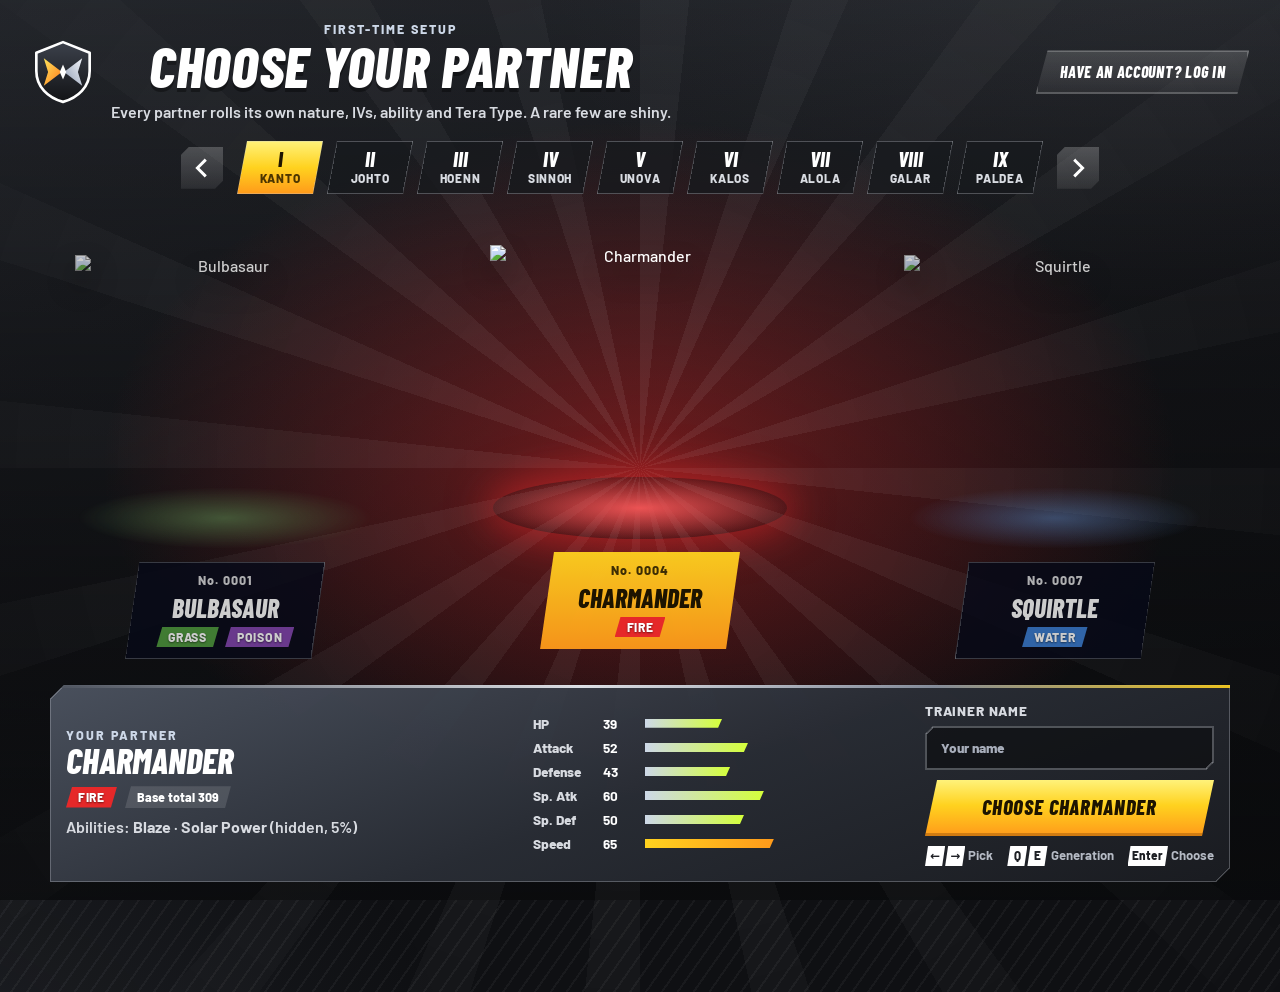
==== commit 038d495a: "Log in / Sign up accounts with one save per account - Account card (and a dialog on the starter scre" ====
--- a/index.html
+++ b/index.html
@@ -56,7 +56,7 @@
 <main id="app">
   <!-- First-join starter stage -->
   <section id="screen-starter" class="screen screen-starter" data-screen="starter">
-    <div class="st-head"><img src="assets/logo.svg" alt=""><div class="st-title"><div class="eyebrow">First-time setup</div><h1>Choose your partner</h1><p>Every partner rolls its own nature, IVs, ability and Tera Type. A rare few are shiny.</p></div></div>
+    <div class="st-head"><img src="assets/logo.svg" alt=""><div class="st-title"><div class="eyebrow">First-time setup</div><h1>Choose your partner</h1><p>Every partner rolls its own nature, IVs, ability and Tera Type. A rare few are shiny.</p></div><button class="btn ghost st-login" id="starterLogin" type="button">Have an account? Log in</button></div>
     <div class="gen-bar">
       <button class="icon-btn" id="genPrev" aria-label="Previous generation"><svg class="ic"><use href="assets/icons.svg#i-chev-l"/></svg></button>
       <div class="gen-tabs" id="generationBar" role="tablist" aria-label="Generations"></div>
@@ -124,10 +124,25 @@
     <div class="profile-layout">
       <div class="profile-main"><div class="trainer-card" id="trainerCard"></div><section class="card friends-card" id="friendsCard" aria-label="Friends"></section></div>
       <div class="profile-side">
-        <section class="card"><div class="section-title"><h2>Account</h2></div>
-          <p class="muted" id="authStatus" aria-live="polite">Not signed in. Progress stays on this device.</p>
-          <p style="margin-top:6px"><b id="profileName">Guest</b></p>
-          <div class="row-btns"><button id="googleSignIn" class="btn primary" type="button">Continue with Google</button><button id="googleSignOut" class="btn ghost" type="button" hidden>Sign out</button></div>
+        <section class="card account-card" id="accountCard"><div class="section-title"><h2>Account</h2></div>
+          <p class="muted" id="authStatus" aria-live="polite">Not logged in. You are playing as a guest on this device.</p>
+          <div id="authSignedIn" class="auth-signed-in" hidden>
+            <p><b id="profileName">Guest</b><small id="profileEmail"></small></p>
+            <div class="row-btns"><button id="googleSignOut" class="btn ghost" type="button">Log out</button></div>
+          </div>
+          <div id="authForms">
+            <div class="auth-tabs" role="tablist" aria-label="Account"><button type="button" role="tab" data-auth-mode="login" class="on" aria-selected="true">Log in</button><button type="button" role="tab" data-auth-mode="signup" aria-selected="false">Sign up</button></div>
+            <p class="muted auth-hint" id="authHint">Log in to load your saved progress on any device.</p>
+            <form id="authForm" class="auth-form" novalidate>
+              <label class="auth-field"><span>Email</span><input type="email" id="authEmail" autocomplete="email" required maxlength="254" placeholder="you@example.com"></label>
+              <label class="auth-field" id="authPasswordRow"><span>Password</span><input type="password" id="authPassword" autocomplete="current-password" required minlength="6" maxlength="128"></label>
+              <label class="auth-field" id="authConfirmRow" hidden><span>Confirm password</span><input type="password" id="authConfirm" autocomplete="new-password" minlength="6" maxlength="128"></label>
+              <p class="auth-msg" id="authMsg" role="alert"></p>
+              <div class="row-btns auth-actions"><button type="button" class="link-btn" id="authForgot">Forgot password?</button><button type="button" class="link-btn" id="authBackToLogin" hidden>Back to log in</button><button type="submit" id="authSubmit" class="btn primary">Log in</button></div>
+            </form>
+            <div class="auth-or" id="authOr"><span>or</span></div>
+            <button id="googleSignIn" class="btn ghost auth-google" type="button">Continue with Google</button>
+          </div>
         </section>
         <section class="card"><div class="section-title"><h2>Protected save transfer</h2></div>
           <p class="muted">Exports are encrypted with a password you choose and sealed against editing. You need the same password to import.</p>
--- a/styles.css
+++ b/styles.css
@@ -3,6 +3,7 @@
    textures for depth, condensed italic display type. Original CSS + the SVG
    icon set in assets/icons.svg. Background art is optional (assets/manifest.json). */
 :root{
+  --z:1; --vh:calc(1dvh / var(--z));
   --bg-0:#0f1013; --bg-1:#1d1f24; --bg-2:#2b2f36;
   --panel:linear-gradient(160deg,rgba(76,83,96,.96) 0%,rgba(41,45,53,.97) 52%,rgba(26,28,33,.98) 100%);
   --panel-2:linear-gradient(160deg,rgba(94,103,120,.9),rgba(55,60,69,.92));
@@ -23,7 +24,7 @@
 }
 *{box-sizing:border-box}
 html{-webkit-text-size-adjust:100%;background:var(--bg-0)}
-body{margin:0;min-height:100vh;min-height:100dvh;color:var(--text);font:500 16px/1.4 var(--font);overflow-x:hidden;background:
+body{margin:0;min-height:100vh;min-height:calc(100 * var(--vh));color:var(--text);font:500 16px/1.4 var(--font);overflow-x:hidden;background:
   radial-gradient(1100px 620px at 92% -8%,rgba(139,147,163,.20),transparent 62%),
   radial-gradient(900px 640px at -8% 108%,rgba(255,61,139,.20),transparent 62%),
   radial-gradient(700px 500px at 50% 50%,rgba(164,170,183,.16),transparent 70%),
@@ -144,7 +145,7 @@
 @keyframes screenIn{from{opacity:0}to{opacity:1}}
 .site-foot{display:flex;flex-wrap:wrap;gap:4px 18px;justify-content:space-between;padding:6px clamp(12px,2.4vw,32px) 14px;color:var(--dim);font-size:.8rem}
 .site-foot a{color:var(--muted)}
-.fill{height:calc(100dvh - var(--hud-h) - 70px);min-height:560px}
+.fill{height:calc(100 * var(--vh) - var(--hud-h) - 70px);min-height:560px}
 
 /* ---------- Generic screen chrome ---------- */
 .tabbar{position:relative;display:flex;align-items:center;gap:16px;margin-bottom:14px;padding:8px 40px 8px 8px;background:var(--bar,linear-gradient(90deg,#2e323b,#464c58));clip-path:polygon(0 0,100% 0,calc(100% - 26px) 100%,0 100%);box-shadow:var(--shadow)}
@@ -159,7 +160,7 @@
 @keyframes spin{to{transform:rotate(360deg)}}
 
 /* ---------- Starter stage ---------- */
-.screen-starter.active{position:relative;display:grid;grid-template-rows:auto auto 1fr auto;gap:14px;min-height:calc(100dvh - 34px);isolation:isolate}
+.screen-starter.active{position:relative;display:grid;grid-template-rows:auto auto 1fr auto;gap:14px;min-height:calc(100 * var(--vh) - 34px);isolation:isolate}
 .screen-starter::before{content:"";position:fixed;inset:0;z-index:-1;background:
   radial-gradient(60% 55% at 50% 52%,color-mix(in srgb,var(--tc,#9199a9) 55%,transparent),transparent 70%),
   linear-gradient(180deg,rgba(15,16,19,.2),rgba(15,16,19,.85));transition:background .5s}
@@ -182,7 +183,7 @@
 .st-mon{position:relative;display:grid;justify-items:center;gap:6px;padding:0 0 10px;border:0;background:none;transition:transform .3s,filter .3s;filter:saturate(.75) brightness(.8)}
 .st-mon:hover{filter:none}
 .st-mon.selected{filter:none;transform:translateY(-10px)}
-.st-mon .art{position:relative;width:min(100%,38vh,380px);aspect-ratio:1;display:grid;place-items:end center}
+.st-mon .art{position:relative;width:min(100%,calc(38 * var(--vh)),380px);aspect-ratio:1;display:grid;place-items:end center}
 .st-mon .art img{position:relative;z-index:1;width:88%;height:88%;object-fit:contain;filter:drop-shadow(0 14px 14px rgba(0,0,0,.45));animation:bob 3.2s ease-in-out infinite}
 .st-mon:nth-child(2) .art img{animation-delay:-1s}.st-mon:nth-child(3) .art img{animation-delay:-2s}
 .st-mon .art::after{content:"";position:absolute;bottom:2%;left:50%;width:86%;height:18%;transform:translateX(-50%);border-radius:50%;background:radial-gradient(closest-side,color-mix(in srgb,var(--tc) 80%,#fff),transparent);opacity:.55}
@@ -271,7 +272,7 @@
 .chip.alert .ic{color:var(--hot-ink)}
 
 /* ---------- Boxes ---------- */
-.screen-boxes.active{display:grid;grid-template-rows:auto 1fr;height:calc(100dvh - var(--hud-h) - 70px);min-height:600px;padding:14px;background:radial-gradient(120% 90% at 100% 100%,rgba(255,255,255,.28),transparent 50%),var(--stripes),linear-gradient(155deg,#858ea0 0%,#697285 50%,#60697b 100%);box-shadow:var(--shadow);clip-path:polygon(22px 0,100% 0,100% calc(100% - 22px),calc(100% - 22px) 100%,0 100%,0 22px)}
+.screen-boxes.active{display:grid;grid-template-rows:auto 1fr;height:calc(100 * var(--vh) - var(--hud-h) - 70px);min-height:600px;padding:14px;background:radial-gradient(120% 90% at 100% 100%,rgba(255,255,255,.28),transparent 50%),var(--stripes),linear-gradient(155deg,#858ea0 0%,#697285 50%,#60697b 100%);box-shadow:var(--shadow);clip-path:polygon(22px 0,100% 0,100% calc(100% - 22px),calc(100% - 22px) 100%,0 100%,0 22px)}
 .boxes-layout{display:grid;grid-template-columns:minmax(200px,250px) minmax(0,1fr) minmax(320px,400px);gap:16px;min-height:0}
 .pill-head{padding:9px 14px;margin-bottom:10px;background:rgba(29,31,36,.65);font:800 1.1rem/1 var(--display);font-style:italic;text-transform:uppercase;text-align:center;clip-path:polygon(10px 0,100% 0,calc(100% - 10px) 100%,0 100%)}
 .box-party{display:flex;flex-direction:column;min-height:0}
@@ -336,7 +337,7 @@
 .mark-row .ic{color:#ff7ad9;width:22px;height:22px}
 
 /* ---------- Shop / Bag ---------- */
-.screen-bag.active{display:grid;grid-template-rows:auto 1fr;height:calc(100dvh - var(--hud-h) - 70px);min-height:600px;gap:0;background:linear-gradient(180deg,rgba(29,32,37,.96),rgba(18,20,24,.98));box-shadow:var(--shadow);clip-path:polygon(22px 0,100% 0,100% calc(100% - 22px),calc(100% - 22px) 100%,0 100%,0 22px)}
+.screen-bag.active{display:grid;grid-template-rows:auto 1fr;height:calc(100 * var(--vh) - var(--hud-h) - 70px);min-height:600px;gap:0;background:linear-gradient(180deg,rgba(29,32,37,.96),rgba(18,20,24,.98));box-shadow:var(--shadow);clip-path:polygon(22px 0,100% 0,100% calc(100% - 22px),calc(100% - 22px) 100%,0 100%,0 22px)}
 .bag-band{position:relative;display:flex;align-items:center;gap:16px;padding:14px 26px;overflow:hidden;background:linear-gradient(100deg,#ff4d1f,#ff8a1a 45%,#ffbf2b);color:#2a0d00}
 .bag-band::before{content:"";position:absolute;inset:0;background:repeating-linear-gradient(-55deg,rgba(255,255,255,.14) 0 14px,transparent 14px 34px);animation:slide 12s linear infinite}
 @keyframes slide{to{background-position:200px 0}}
@@ -478,7 +479,7 @@
 
 /* ---------- Battle ---------- */
 .screen-battle.active{display:grid;grid-template-rows:auto auto;gap:12px;justify-items:center}
-.arena{position:relative;width:min(100%,calc((100dvh - 330px) * 16 / 9));aspect-ratio:16/9;min-height:300px;overflow:hidden;box-shadow:var(--shadow);
+.arena{position:relative;width:min(100%,calc((100 * var(--vh) - 330px) * 16 / 9));aspect-ratio:16/9;min-height:300px;overflow:hidden;box-shadow:var(--shadow);
   background:var(--arena-bg,none) center/100% 100% no-repeat,linear-gradient(180deg,#aab0bd 0%,#dbdee3 48%,#86cf6a 48.2%,#4b9a43 100%);clip-path:polygon(20px 0,100% 0,100% calc(100% - 20px),calc(100% - 20px) 100%,0 100%,0 20px)}
 .arena::before{content:"";position:absolute;inset:0;z-index:1;pointer-events:none;background:radial-gradient(120% 90% at 50% 40%,transparent 60%,rgba(9,10,11,.35))}
 .arena.light-dusk::before{background:linear-gradient(180deg,rgba(255,110,30,.62),rgba(200,70,110,.42) 55%,rgba(44,48,56,.5)),radial-gradient(120% 90% at 50% 40%,transparent 55%,rgba(30,0,20,.45));mix-blend-mode:multiply}
@@ -528,7 +529,7 @@
 .foe-team{position:absolute;z-index:4;left:18px;top:136px;display:flex;gap:5px}
 .foe-team i{width:13px;height:13px;border-radius:50%;background:linear-gradient(#ff4b4b 0 45%,#1a1a1a 45% 55%,#f4f4f4 55%);box-shadow:0 0 0 1.5px #1a1a1a}
 .foe-team i.out{filter:grayscale(1) opacity(.45)}
-.battle-bottom{display:grid;grid-template-columns:minmax(0,1fr) minmax(340px,580px);gap:12px;width:min(100%,calc((100dvh - 330px) * 16 / 9));min-width:min(100%,960px)}
+.battle-bottom{display:grid;grid-template-columns:minmax(0,1fr) minmax(340px,580px);gap:12px;width:min(100%,calc((100 * var(--vh) - 330px) * 16 / 9));min-width:min(100%,960px)}
 .battle-log{position:relative;display:flex;align-items:center;min-height:128px;padding:18px 26px;background:linear-gradient(110deg,rgba(15,16,19,.95),rgba(38,41,48,.95));box-shadow:inset 0 0 0 2px rgba(255,255,255,.75),var(--shadow);font-size:1.2rem;font-weight:700;line-height:1.45;clip-path:polygon(0 0,calc(100% - 18px) 0,100% 18px,100% 100%,18px 100%,0 calc(100% - 18px))}
 .battle-cmd{display:grid;gap:8px;align-content:start}
 .cmd-grid{display:grid;grid-template-columns:1fr 1fr;gap:8px}
@@ -573,7 +574,7 @@
 
 /* ---------- Modal / toast ---------- */
 .modal-backdrop{position:fixed;inset:0;z-index:40;display:grid;place-items:center;padding:16px;background:rgba(10,11,13,.78);backdrop-filter:blur(5px)}
-.modal{position:relative;width:min(640px,100%);max-height:calc(100dvh - 32px);overflow:auto;padding:26px;background:linear-gradient(165deg,#4c5360,#2b2f37 55%,#1d1f24);box-shadow:0 24px 70px rgba(0,0,0,.65);clip-path:polygon(22px 0,100% 0,100% calc(100% - 22px),calc(100% - 22px) 100%,0 100%,0 22px);animation:pop .22s ease-out}
+.modal{position:relative;width:min(640px,100%);max-height:calc(100 * var(--vh) - 32px);overflow:auto;padding:26px;background:linear-gradient(165deg,#4c5360,#2b2f37 55%,#1d1f24);box-shadow:0 24px 70px rgba(0,0,0,.65);clip-path:polygon(22px 0,100% 0,100% calc(100% - 22px),calc(100% - 22px) 100%,0 100%,0 22px);animation:pop .22s ease-out}
 .modal::before{content:"";position:absolute;inset:0 0 auto 0;height:4px;background:linear-gradient(90deg,var(--cyan),var(--violet),var(--magenta),var(--hot))}
 .modal.wide{width:min(940px,100%)}
 @keyframes pop{from{opacity:0}to{opacity:1}}
@@ -600,7 +601,7 @@
 .result-mon{display:grid;grid-template-columns:56px 1fr;gap:12px;align-items:center;padding:8px 12px;background:rgba(255,255,255,.07);clip-path:polygon(0 0,100% 0,calc(100% - 8px) 100%,0 100%)}
 .result-mon img{width:56px;height:56px;object-fit:contain}
 .result-mon small{color:var(--muted);font-weight:700}
-.pick-grid{display:grid;grid-template-columns:repeat(auto-fill,minmax(120px,1fr));gap:8px;max-height:56dvh;overflow:auto}
+.pick-grid{display:grid;grid-template-columns:repeat(auto-fill,minmax(120px,1fr));gap:8px;max-height:calc(56 * var(--vh));overflow:auto}
 .pick-grid button{display:grid;justify-items:center;gap:2px;padding:10px 6px;border:0;background:linear-gradient(170deg,rgba(103,112,131,.6),rgba(38,41,48,.92));font-weight:800;font-size:.85rem;clip-path:polygon(8px 0,100% 0,100% calc(100% - 8px),calc(100% - 8px) 100%,0 100%,0 8px)}
 .pick-grid button:hover:not(:disabled),.pick-grid button.on{box-shadow:inset 0 0 0 3px var(--hot);background:linear-gradient(to bottom right,transparent calc(50% - 2.25px),var(--hot) calc(50% - 2.25px),var(--hot) calc(50% + 2.25px),transparent calc(50% + 2.25px)) top left/8px 8px no-repeat,linear-gradient(to bottom right,transparent calc(50% - 2.25px),var(--hot) calc(50% - 2.25px),var(--hot) calc(50% + 2.25px),transparent calc(50% + 2.25px)) bottom right/8px 8px no-repeat,linear-gradient(170deg,rgba(103,112,131,.6),rgba(38,41,48,.92))}
 .pick-grid img{width:64px;height:64px;object-fit:contain}
@@ -985,13 +986,11 @@
 @media (max-width:1560px){.hud-logo span{display:none}}
 @media (max-width:1320px){.hud-link{padding:10px 12px}}
 @media (max-width:1380px){
-  :root{--hud-h:auto}
   .hud{display:flex;flex-wrap:wrap;height:auto;padding-top:10px;padding-bottom:10px}
   .hud-nav{order:3;flex-basis:100%;justify-content:center;overflow-x:auto;scrollbar-width:none}
   .hud-right{margin-left:auto}
 }
 @media (max-width:820px){
-  :root{--hud-h:auto}
   .hud{display:flex;flex-wrap:wrap;height:auto;padding-top:10px;padding-bottom:10px}
   .hud-nav{order:3;flex-basis:100%;justify-content:flex-start;overflow-x:auto;scrollbar-width:none}
   .hud-trainer{margin-left:auto}
@@ -1041,3 +1040,113 @@
 }
 .reduced-effects *,.reduced-effects *::before,.reduced-effects *::after{animation-duration:.001ms!important;animation-iteration-count:1!important;transition-duration:.001ms!important}
 @media (prefers-reduced-motion:reduce){*,*::before,*::after{animation-duration:.001ms!important;animation-iteration-count:1!important;transition-duration:.001ms!important}}
+
+/* ---------- Device scaling ----------
+   The UI is sized in px, so large monitors scale the whole page with zoom
+   (keeping ~1600 CSS px of layout width) instead of leaving a small island in
+   the middle. Viewport units go through --vh, which divides out the zoom. */
+@media (min-width:1900px) and (min-height:980px){
+  :root{--z:1.18}
+  html{zoom:var(--z)}
+  /* Media queries see the real screen, so repeat the rules the ~1600 px layout needs. */
+  .hud{grid-template-columns:auto minmax(0,1fr) auto}
+}
+@media (min-width:2200px) and (min-height:1150px){:root{--z:1.36}}
+@media (min-width:2500px) and (min-height:1300px){:root{--z:1.55}}
+@media (min-width:3200px) and (min-height:1700px){:root{--z:2}}
+
+/* Scrollable tab strips fade at the edges so it's clear more tabs exist. */
+@media (max-width:1380px){
+  .hud-nav{scroll-snap-type:x proximity;-webkit-mask-image:linear-gradient(90deg,transparent 0,#000 18px,#000 calc(100% - 18px),transparent);mask-image:linear-gradient(90deg,transparent 0,#000 18px,#000 calc(100% - 18px),transparent);padding:0 14px}
+  .hud-link{flex:0 0 auto;scroll-snap-align:center;white-space:nowrap}
+}
+@media (max-width:1020px){
+  .bag-cats{overflow-x:auto;scrollbar-width:none}
+  .bag-cats::-webkit-scrollbar{display:none}
+}
+
+/* Phones: a compact header so content gets the screen. */
+@media (max-width:820px){
+  .hud{gap:6px 8px;padding:8px 12px 6px}
+  .hud-logo img{width:34px;height:34px}
+  .hud-link{padding:8px 11px;font-size:.92rem}
+  main{padding-top:12px}
+  .tabbar{flex-wrap:wrap;row-gap:2px;padding-right:34px}
+  .tabbar .tab-on{white-space:nowrap}
+  .tabbar .muted{flex:1 1 120px;min-width:0;font-size:.88rem}
+}
+@media (max-width:560px){
+  .bag-band{flex-wrap:wrap;row-gap:6px;padding:12px 16px}
+  .band-sub{order:3;flex-basis:100%;font-size:.85rem}
+  .band-wallet{padding:6px 16px 6px 12px;font-size:1.15rem}
+  .band-title .ic{width:28px;height:28px}
+  .modal{padding:20px 16px}
+  .modal h2{font-size:1.6rem}
+}
+@media (max-width:360px){
+  .hud-link{padding:8px 9px;font-size:.86rem}
+  .wal{padding:0 12px 0 5px}
+  .wal.coin{padding-left:12px}
+}
+
+/* Landscape phones: one header row, and it scrolls away with the page. */
+@media (max-height:520px) and (orientation:landscape){
+  .hud{position:relative;flex-wrap:nowrap;padding-top:6px;padding-bottom:6px}
+  .hud-nav{order:0;flex:1 1 auto;flex-basis:auto;min-width:0;justify-content:flex-start}
+  .hud-logo span,.wal-txt small,.hud-trainer span{display:none}
+  .hud-right{margin-left:0}
+  .wal{height:38px}
+  .hud-link{padding:8px 10px;font-size:.9rem}
+  .fill,.screen-boxes.active,.screen-bag.active{height:auto;min-height:0}
+  .st-head{flex-direction:row;text-align:left}
+}
+
+/* Battle on phones: a taller arena so status cards don't cover the Pokémon,
+   and the player card keeps room for its slanted edge. */
+@media (max-width:820px){
+  .battle-screen .player-info,.player-info{padding-left:30px}
+}
+@media (max-width:820px) and (orientation:portrait){
+  .arena{min-height:min(400px,calc(48 * var(--vh)))}
+}
+@media (max-width:440px){
+  .status-card{width:min(230px,62%)}
+  .sc-top b{font-size:.95rem}
+}
+/* Landscape phones: arena and controls side by side, both on screen. */
+@media (max-height:520px) and (orientation:landscape){
+  .screen-battle.active{grid-template-columns:minmax(0,1.25fr) minmax(0,1fr);grid-template-rows:auto;align-items:start;justify-items:stretch}
+  .arena{width:100%;min-height:0;max-height:calc(100 * var(--vh) - 24px)}
+  .battle-bottom{grid-template-columns:1fr;width:100%;min-width:0;max-height:calc(100 * var(--vh) - 24px);overflow:auto}
+  .status-card{width:min(240px,56%);padding:6px 10px 8px}
+  .player-info{padding-left:30px}
+  .foe-info{top:40px}.foe-team{top:100px}
+  .battle-log{min-height:72px;font-size:.95rem}
+  .move-btn{min-height:64px}
+  .cmd{min-height:46px;font-size:1.1rem}
+}
+
+/* ---------- Account: log in / sign up ---------- */
+.auth-tabs{display:flex;gap:6px;margin:4px 0 10px}
+.auth-tabs button{flex:1;padding:10px 16px;border:0;background:rgba(24,26,30,.85);box-shadow:inset 0 0 0 1px var(--edge);color:var(--text);font:800 1.05rem/1 var(--display);font-style:italic;text-transform:uppercase;clip-path:polygon(10px 0,100% 0,calc(100% - 10px) 100%,0 100%);cursor:pointer}
+.auth-tabs button.on{background:linear-gradient(180deg,#fff27a,var(--hot) 50%,var(--hot-2));color:var(--hot-ink);box-shadow:none}
+.auth-tabs button:focus-visible,.link-btn:focus-visible{outline:3px solid var(--lime);outline-offset:2px}
+.auth-hint{margin-bottom:10px}
+.auth-form{display:grid;gap:10px}
+.auth-field{display:grid;gap:5px;font-weight:800;font-size:.8rem;color:var(--muted);text-transform:uppercase;letter-spacing:.06em}
+.auth-field input{width:100%;font:600 1rem var(--font);text-transform:none;letter-spacing:0}
+.auth-msg{min-height:0;margin:0;font-size:.92rem;line-height:1.4}
+.auth-msg:empty{display:none}
+.auth-msg.bad{color:#ff9a9a}
+.auth-msg.warn{color:#ffe27a}
+.auth-msg.good{color:#9ff0b4}
+.auth-actions{justify-content:space-between;align-items:center;flex-wrap:wrap}
+.link-btn{padding:6px 0;border:0;background:none;color:var(--cyan);font:700 .92rem var(--font);text-decoration:underline;text-underline-offset:3px;cursor:pointer}
+.auth-or{display:flex;align-items:center;gap:10px;margin:12px 0;color:var(--muted);font-weight:800;font-size:.8rem;text-transform:uppercase;letter-spacing:.1em}
+.auth-or::before,.auth-or::after{content:"";flex:1;height:1px;background:var(--edge)}
+.auth-google{width:100%}
+.auth-signed-in p{display:grid;gap:2px;margin:6px 0 4px}
+.auth-signed-in small{color:var(--muted);font-size:.88rem;overflow-wrap:anywhere}
+.st-login{margin-left:auto;align-self:center}
+@media (max-width:820px){.st-login{margin:4px auto 0}}
+#authSubmit{margin-left:auto}
